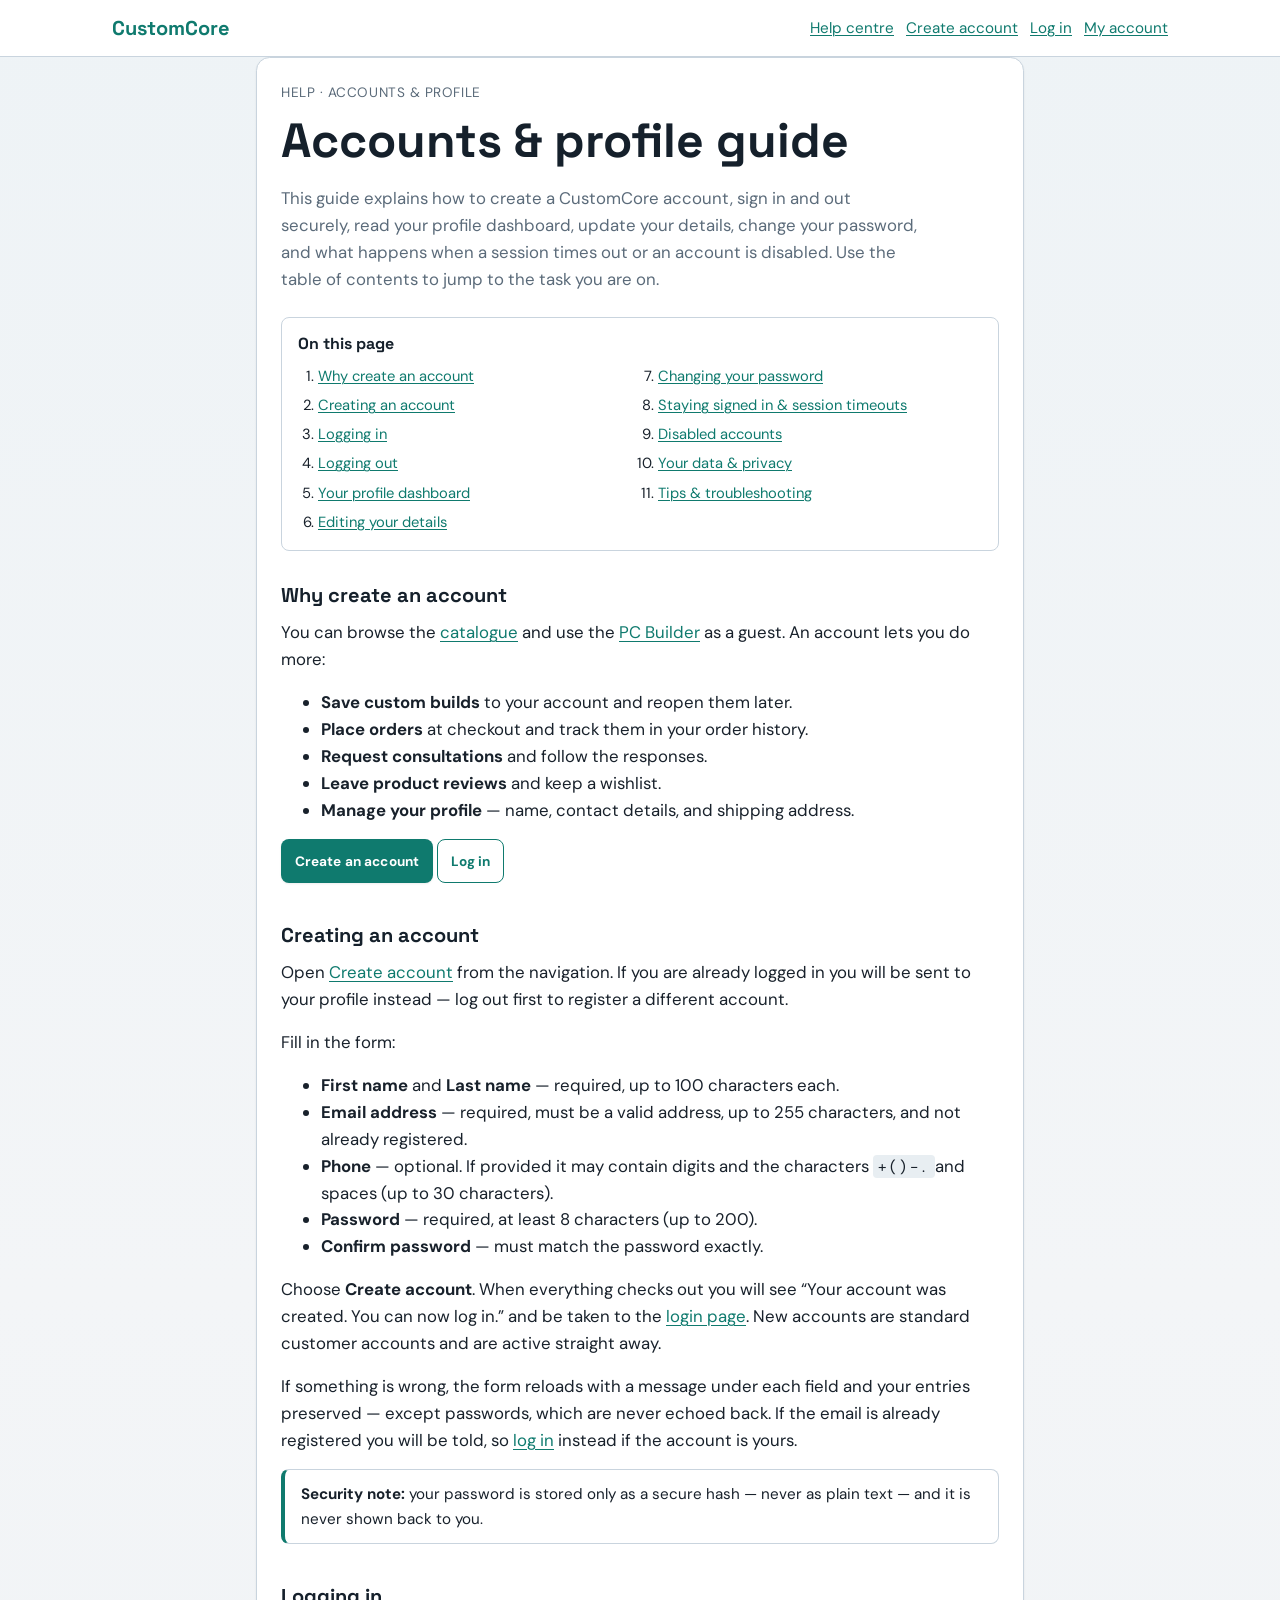
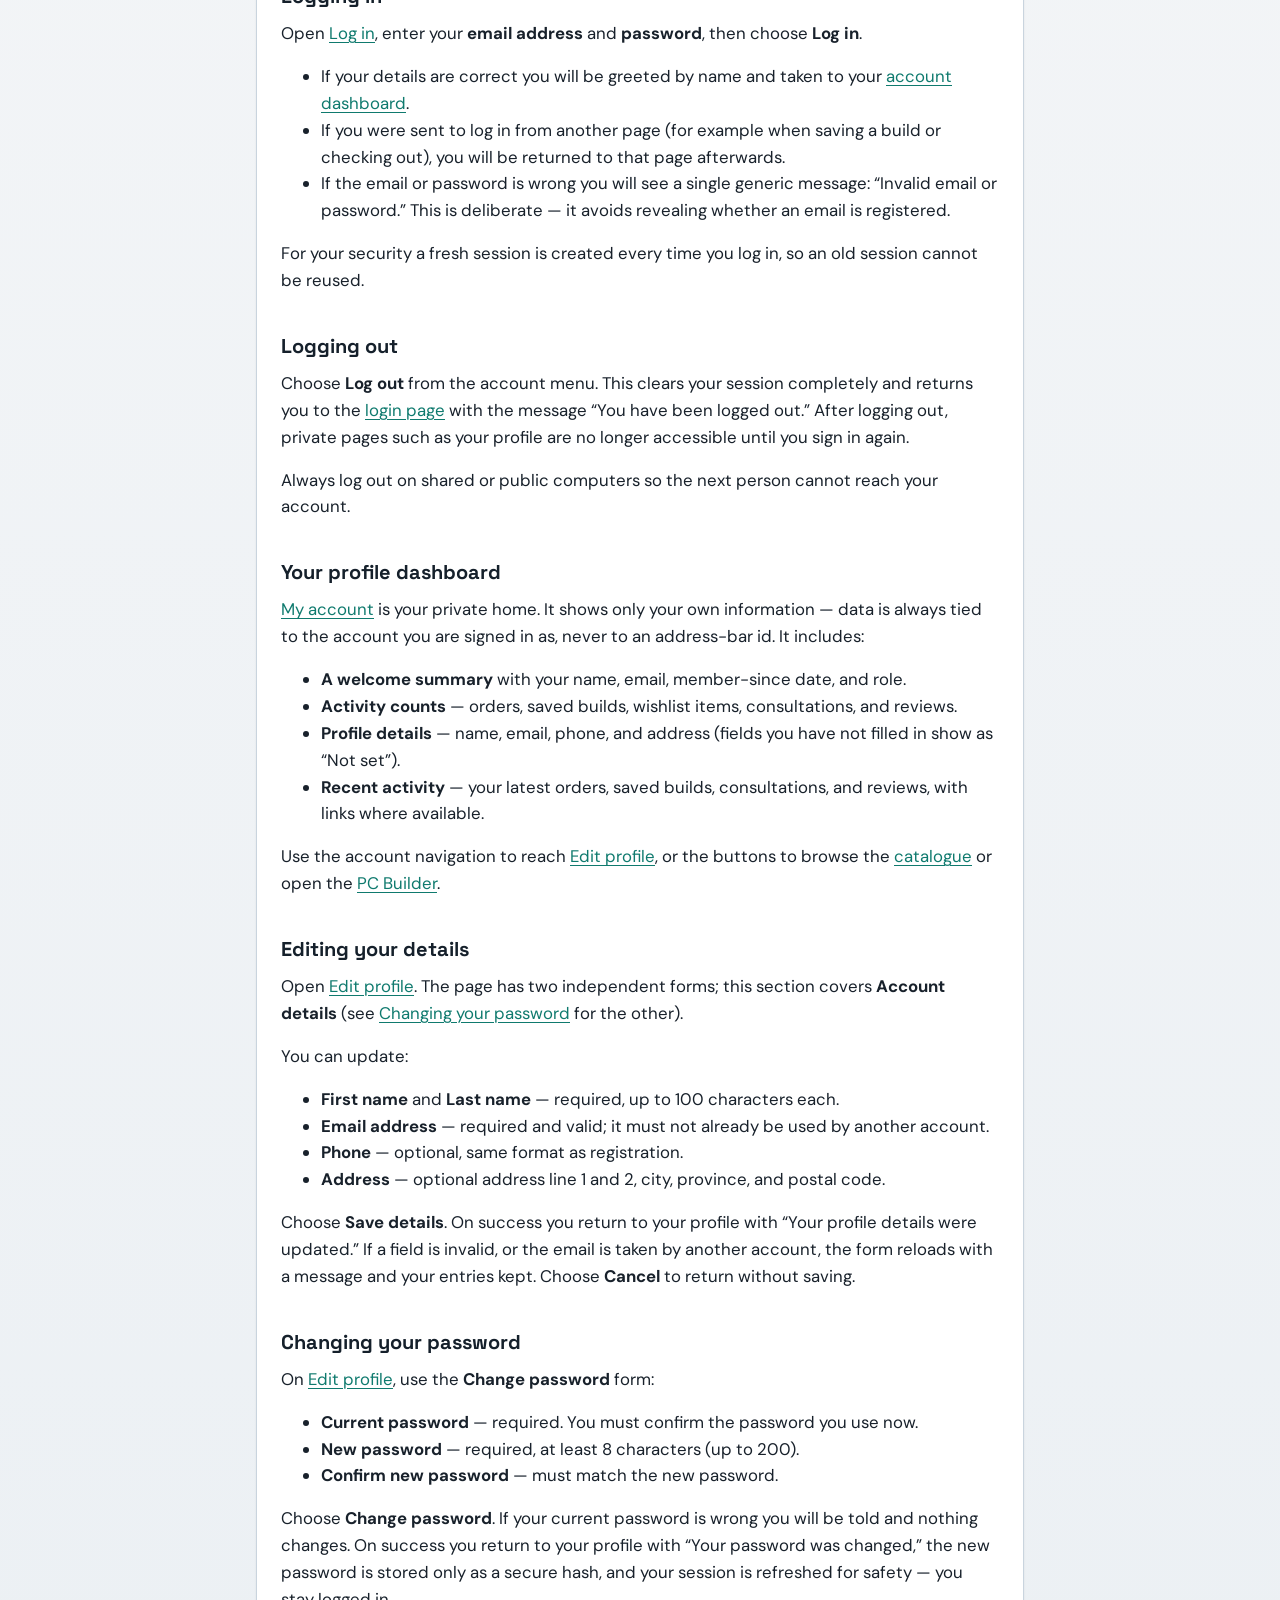
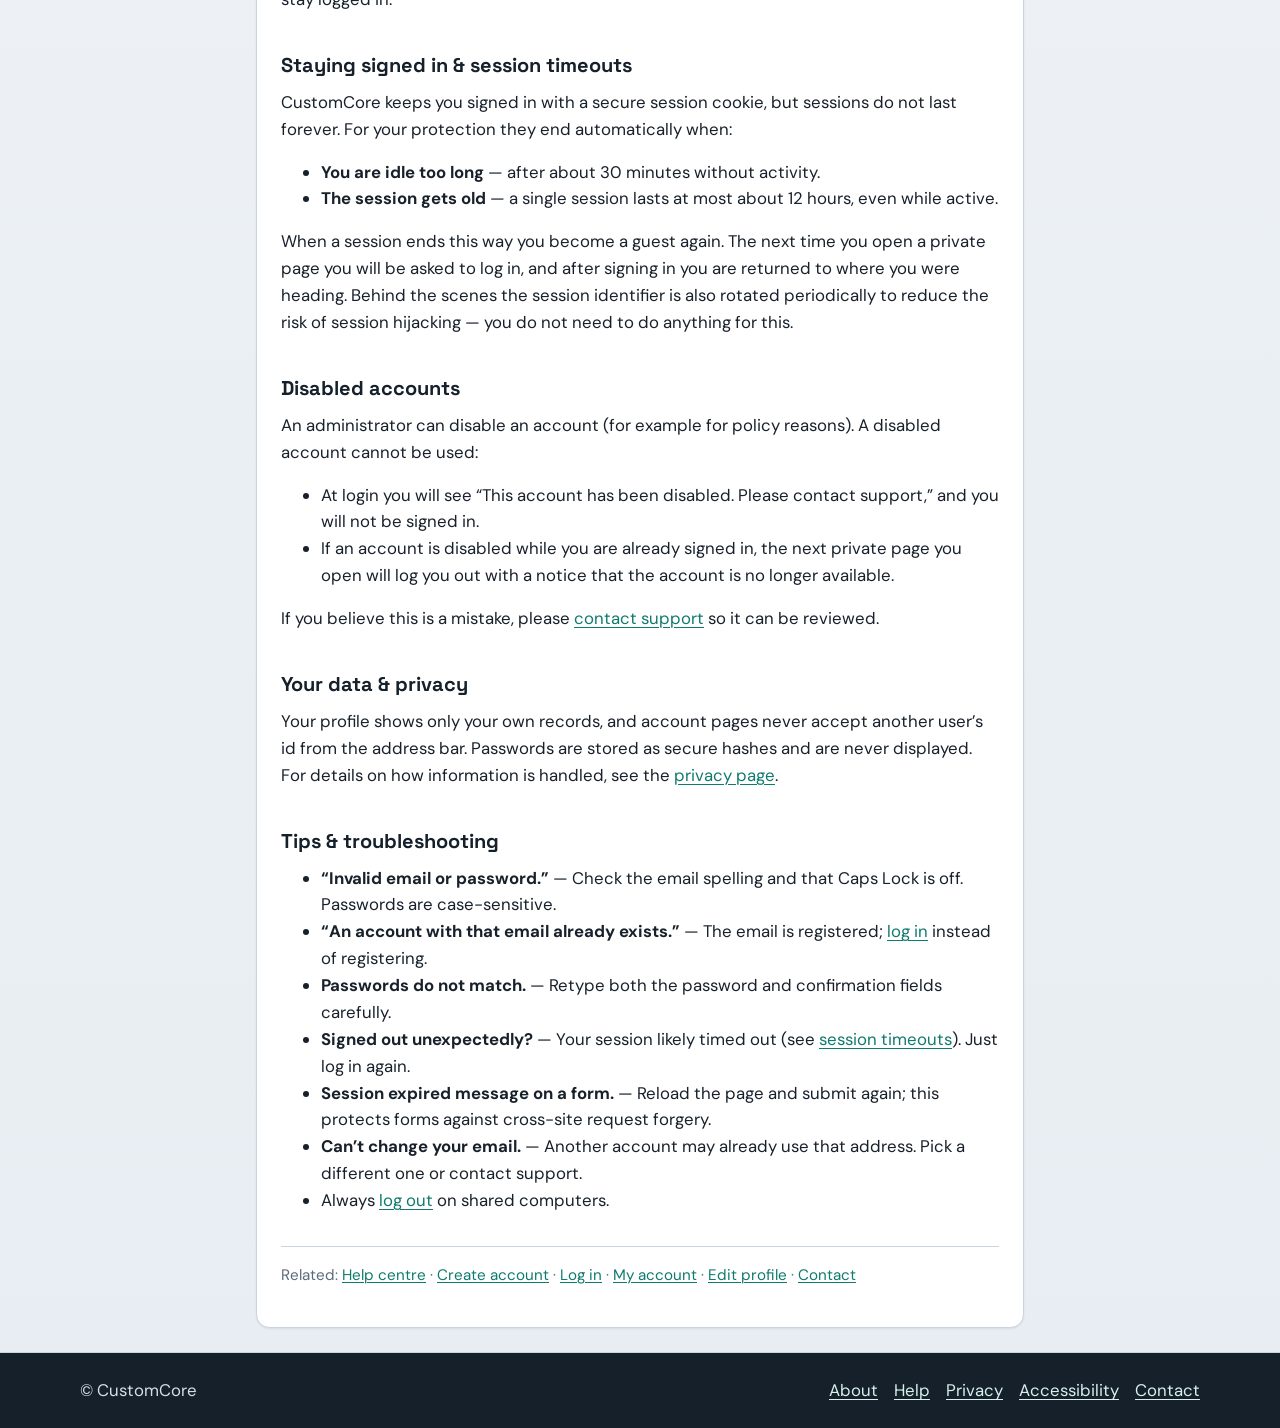
==== help/accounts.html @ 3a2a2463 "Added Account Help Page" ====
<!DOCTYPE html>
<html lang="en">
<head>
    <meta charset="utf-8">
    <meta name="viewport" content="width=device-width, initial-scale=1">
    <title>Accounts &amp; profile guide — CustomCore Help</title>
    <meta name="description" content="Step-by-step help for CustomCore accounts: registering, logging in and out, your profile dashboard, editing details, changing your password, session timeouts, and disabled accounts.">
    <link rel="stylesheet" href="../assets/css/main.css">
</head>
<body class="help-body">
    <a class="skip-link" href="#help-main">Skip to main content</a>

    <header class="help-site-header" role="banner">
        <div class="help-site-header__inner">
            <a class="help-site-header__brand" href="../index.php">CustomCore</a>
            <nav class="help-site-header__nav" aria-label="Help">
                <a href="index.html">Help centre</a>
                <a href="../register.php">Create account</a>
                <a href="../login.php">Log in</a>
                <a href="../profile.php">My account</a>
            </nav>
        </div>
    </header>

    <main id="help-main" class="content-section help-page">
        <header class="help-page__header">
            <p class="help-page__eyebrow">Help · Accounts &amp; profile</p>
            <h1>Accounts &amp; profile guide</h1>
            <p class="help-page__intro">
                This guide explains how to create a CustomCore account, sign in and out securely,
                read your profile dashboard, update your details, change your password, and what
                happens when a session times out or an account is disabled. Use the table of
                contents to jump to the task you are on.
            </p>
        </header>

        <nav class="help-toc" aria-label="On this page">
            <h2 class="help-toc__title">On this page</h2>
            <ol class="help-toc__list">
                <li><a href="#overview">Why create an account</a></li>
                <li><a href="#register">Creating an account</a></li>
                <li><a href="#login">Logging in</a></li>
                <li><a href="#logout">Logging out</a></li>
                <li><a href="#profile">Your profile dashboard</a></li>
                <li><a href="#edit-details">Editing your details</a></li>
                <li><a href="#password">Changing your password</a></li>
                <li><a href="#sessions">Staying signed in &amp; session timeouts</a></li>
                <li><a href="#disabled">Disabled accounts</a></li>
                <li><a href="#privacy">Your data &amp; privacy</a></li>
                <li><a href="#tips">Tips &amp; troubleshooting</a></li>
            </ol>
        </nav>

        <article class="help-article">
            <section id="overview" class="help-section">
                <h2>Why create an account</h2>
                <p>
                    You can browse the <a href="../catalogue.php">catalogue</a> and use the
                    <a href="../builder.php">PC Builder</a> as a guest. An account lets you do more:
                </p>
                <ul>
                    <li><strong>Save custom builds</strong> to your account and reopen them later.</li>
                    <li><strong>Place orders</strong> at checkout and track them in your order history.</li>
                    <li><strong>Request consultations</strong> and follow the responses.</li>
                    <li><strong>Leave product reviews</strong> and keep a wishlist.</li>
                    <li><strong>Manage your profile</strong> — name, contact details, and shipping address.</li>
                </ul>
                <p>
                    <a class="button button--sm" href="../register.php">Create an account</a>
                    <a class="button button--sm button--secondary" href="../login.php">Log in</a>
                </p>
            </section>

            <section id="register" class="help-section">
                <h2>Creating an account</h2>
                <p>
                    Open <a href="../register.php">Create account</a> from the navigation. If you are
                    already logged in you will be sent to your profile instead — log out first to
                    register a different account.
                </p>
                <p>Fill in the form:</p>
                <ul>
                    <li><strong>First name</strong> and <strong>Last name</strong> — required, up to 100 characters each.</li>
                    <li><strong>Email address</strong> — required, must be a valid address, up to 255 characters, and not already registered.</li>
                    <li><strong>Phone</strong> — optional. If provided it may contain digits and the characters <code>+ ( ) - . </code> and spaces (up to 30 characters).</li>
                    <li><strong>Password</strong> — required, at least 8 characters (up to 200).</li>
                    <li><strong>Confirm password</strong> — must match the password exactly.</li>
                </ul>
                <p>
                    Choose <strong>Create account</strong>. When everything checks out you will see
                    “Your account was created. You can now log in.” and be taken to the
                    <a href="../login.php">login page</a>. New accounts are standard customer accounts
                    and are active straight away.
                </p>
                <p>
                    If something is wrong, the form reloads with a message under each field and your
                    entries preserved — except passwords, which are never echoed back. If the email is
                    already registered you will be told, so <a href="../login.php">log in</a> instead
                    if the account is yours.
                </p>
                <p class="help-note">
                    <strong>Security note:</strong> your password is stored only as a secure hash —
                    never as plain text — and it is never shown back to you.
                </p>
            </section>

            <section id="login" class="help-section">
                <h2>Logging in</h2>
                <p>
                    Open <a href="../login.php">Log in</a>, enter your <strong>email address</strong>
                    and <strong>password</strong>, then choose <strong>Log in</strong>.
                </p>
                <ul>
                    <li>If your details are correct you will be greeted by name and taken to your <a href="../profile.php">account dashboard</a>.</li>
                    <li>If you were sent to log in from another page (for example when saving a build or checking out), you will be returned to that page afterwards.</li>
                    <li>If the email or password is wrong you will see a single generic message: “Invalid email or password.” This is deliberate — it avoids revealing whether an email is registered.</li>
                </ul>
                <p>
                    For your security a fresh session is created every time you log in, so an old
                    session cannot be reused.
                </p>
            </section>

            <section id="logout" class="help-section">
                <h2>Logging out</h2>
                <p>
                    Choose <strong>Log out</strong> from the account menu. This clears your session
                    completely and returns you to the <a href="../login.php">login page</a> with the
                    message “You have been logged out.” After logging out, private pages such as your
                    profile are no longer accessible until you sign in again.
                </p>
                <p>
                    Always log out on shared or public computers so the next person cannot reach your
                    account.
                </p>
            </section>

            <section id="profile" class="help-section">
                <h2>Your profile dashboard</h2>
                <p>
                    <a href="../profile.php">My account</a> is your private home. It shows only your
                    own information — data is always tied to the account you are signed in as, never to
                    an address-bar id. It includes:
                </p>
                <ul>
                    <li><strong>A welcome summary</strong> with your name, email, member-since date, and role.</li>
                    <li><strong>Activity counts</strong> — orders, saved builds, wishlist items, consultations, and reviews.</li>
                    <li><strong>Profile details</strong> — name, email, phone, and address (fields you have not filled in show as “Not set”).</li>
                    <li><strong>Recent activity</strong> — your latest orders, saved builds, consultations, and reviews, with links where available.</li>
                </ul>
                <p>
                    Use the account navigation to reach <a href="../edit-profile.php">Edit profile</a>,
                    or the buttons to browse the <a href="../catalogue.php">catalogue</a> or open the
                    <a href="../builder.php">PC Builder</a>.
                </p>
            </section>

            <section id="edit-details" class="help-section">
                <h2>Editing your details</h2>
                <p>
                    Open <a href="../edit-profile.php">Edit profile</a>. The page has two independent
                    forms; this section covers <strong>Account details</strong> (see
                    <a href="#password">Changing your password</a> for the other).
                </p>
                <p>You can update:</p>
                <ul>
                    <li><strong>First name</strong> and <strong>Last name</strong> — required, up to 100 characters each.</li>
                    <li><strong>Email address</strong> — required and valid; it must not already be used by another account.</li>
                    <li><strong>Phone</strong> — optional, same format as registration.</li>
                    <li><strong>Address</strong> — optional address line 1 and 2, city, province, and postal code.</li>
                </ul>
                <p>
                    Choose <strong>Save details</strong>. On success you return to your profile with
                    “Your profile details were updated.” If a field is invalid, or the email is taken
                    by another account, the form reloads with a message and your entries kept. Choose
                    <strong>Cancel</strong> to return without saving.
                </p>
            </section>

            <section id="password" class="help-section">
                <h2>Changing your password</h2>
                <p>
                    On <a href="../edit-profile.php">Edit profile</a>, use the
                    <strong>Change password</strong> form:
                </p>
                <ul>
                    <li><strong>Current password</strong> — required. You must confirm the password you use now.</li>
                    <li><strong>New password</strong> — required, at least 8 characters (up to 200).</li>
                    <li><strong>Confirm new password</strong> — must match the new password.</li>
                </ul>
                <p>
                    Choose <strong>Change password</strong>. If your current password is wrong you will
                    be told and nothing changes. On success you return to your profile with “Your
                    password was changed,” the new password is stored only as a secure hash, and your
                    session is refreshed for safety — you stay logged in.
                </p>
            </section>

            <section id="sessions" class="help-section">
                <h2>Staying signed in &amp; session timeouts</h2>
                <p>
                    CustomCore keeps you signed in with a secure session cookie, but sessions do not
                    last forever. For your protection they end automatically when:
                </p>
                <ul>
                    <li><strong>You are idle too long</strong> — after about 30 minutes without activity.</li>
                    <li><strong>The session gets old</strong> — a single session lasts at most about 12 hours, even while active.</li>
                </ul>
                <p>
                    When a session ends this way you become a guest again. The next time you open a
                    private page you will be asked to log in, and after signing in you are returned to
                    where you were heading. Behind the scenes the session identifier is also rotated
                    periodically to reduce the risk of session hijacking — you do not need to do
                    anything for this.
                </p>
            </section>

            <section id="disabled" class="help-section">
                <h2>Disabled accounts</h2>
                <p>
                    An administrator can disable an account (for example for policy reasons). A disabled
                    account cannot be used:
                </p>
                <ul>
                    <li>At login you will see “This account has been disabled. Please contact support,” and you will not be signed in.</li>
                    <li>If an account is disabled while you are already signed in, the next private page you open will log you out with a notice that the account is no longer available.</li>
                </ul>
                <p>
                    If you believe this is a mistake, please <a href="../contact.php">contact support</a>
                    so it can be reviewed.
                </p>
            </section>

            <section id="privacy" class="help-section">
                <h2>Your data &amp; privacy</h2>
                <p>
                    Your profile shows only your own records, and account pages never accept another
                    user’s id from the address bar. Passwords are stored as secure hashes and are never
                    displayed. For details on how information is handled, see the
                    <a href="../privacy.php">privacy page</a>.
                </p>
            </section>

            <section id="tips" class="help-section">
                <h2>Tips &amp; troubleshooting</h2>
                <ul>
                    <li><strong>“Invalid email or password.”</strong> — Check the email spelling and that Caps Lock is off. Passwords are case-sensitive.</li>
                    <li><strong>“An account with that email already exists.”</strong> — The email is registered; <a href="../login.php">log in</a> instead of registering.</li>
                    <li><strong>Passwords do not match.</strong> — Retype both the password and confirmation fields carefully.</li>
                    <li><strong>Signed out unexpectedly?</strong> — Your session likely timed out (see <a href="#sessions">session timeouts</a>). Just log in again.</li>
                    <li><strong>Session expired message on a form.</strong> — Reload the page and submit again; this protects forms against cross-site request forgery.</li>
                    <li><strong>Can’t change your email.</strong> — Another account may already use that address. Pick a different one or contact support.</li>
                    <li>Always <a href="#logout">log out</a> on shared computers.</li>
                </ul>
            </section>
        </article>

        <footer class="help-page__footer">
            <p>
                Related:
                <a href="index.html">Help centre</a> ·
                <a href="../register.php">Create account</a> ·
                <a href="../login.php">Log in</a> ·
                <a href="../profile.php">My account</a> ·
                <a href="../edit-profile.php">Edit profile</a> ·
                <a href="../contact.php">Contact</a>
            </p>
        </footer>
    </main>

    <footer class="site-footer" role="contentinfo">
        <div class="site-footer__inner">
            <p class="site-footer__brand">&copy; CustomCore</p>
            <ul class="site-footer__links">
                <li><a href="../about.php">About</a></li>
                <li><a href="index.html">Help</a></li>
                <li><a href="../privacy.php">Privacy</a></li>
                <li><a href="../accessibility.php">Accessibility</a></li>
                <li><a href="../contact.php">Contact</a></li>
            </ul>
        </div>
    </footer>
</body>
</html>
---- assets/css/main.css ----
/*
 * CustomCore — Base responsive stylesheet
 * ----------------------------------------------------------------------------
 * File responsibility:
 *   Sitewide foundation styles for layout, navigation, forms, cards, and
 *   desktop/mobile breakpoints. Theme files in assets/themes/ (Stage 10) will
 *   override CSS custom properties for distinct visual systems.
 *
 * Sections:
 *   1. Fonts
 *   2. Variables
 *   3. Base / reset
 *   4. Skip link & focus
 *   5. Layout shell
 *   6. Header & navigation
 *   7. Typography & content
 *   8. Buttons
 *   9. Forms
 *   10. Cards & grids
 *   11. Tables
 *   12. Flash placeholders
 *   13. Footer
 *   14. Responsive rules
 * ----------------------------------------------------------------------------
 */

/* ==========================================================================
   1. Fonts
   Distinctive pair (not Inter/Roboto/Arial). Falls back if the CDN is blocked.
   ========================================================================== */

@import url("https://fonts.googleapis.com/css2?family=DM+Sans:ital,opsz,wght@0,9..40,400;0,9..40,600;0,9..40,700;1,9..40,400&family=Space+Grotesk:wght@500;700&display=swap");

/* ==========================================================================
   2. Variables
   Base “studio steel” foundation — themes swap these values later.
   ========================================================================== */

:root {
  --cc-font-display: "Space Grotesk", "Trebuchet MS", sans-serif;
  --cc-font-body: "DM Sans", "Gill Sans", "Trebuchet MS", sans-serif;
  --cc-font-mono: "DM Sans", ui-monospace, monospace;

  --cc-color-bg: #f3f5f7;
  --cc-color-bg-elevated: #ffffff;
  --cc-color-bg-muted: #e8eef2;
  --cc-color-surface-dark: #15202b;
  --cc-color-text: #18212b;
  --cc-color-text-muted: #5b6b7a;
  --cc-color-border: #c9d4de;
  --cc-color-accent: #0f7a6e;
  --cc-color-accent-hover: #0b5f56;
  --cc-color-accent-soft: #d7f1ed;
  --cc-color-danger: #a33b2d;
  --cc-color-warning: #9a6b12;
  --cc-color-success: #1f6b3a;
  --cc-color-focus: #1d6fd0;

  --cc-radius-sm: 0.25rem;
  --cc-radius-md: 0.5rem;
  --cc-radius-lg: 0.85rem;

  --cc-shadow-sm: 0 1px 2px rgba(21, 32, 43, 0.08);
  --cc-shadow-md: 0 10px 30px rgba(21, 32, 43, 0.08);

  --cc-space-1: 0.25rem;
  --cc-space-2: 0.5rem;
  --cc-space-3: 0.75rem;
  --cc-space-4: 1rem;
  --cc-space-5: 1.5rem;
  --cc-space-6: 2rem;
  --cc-space-7: 3rem;

  --cc-width-max: 70rem;
  --cc-header-height: 4.25rem;
  --cc-nav-breakpoint: 900px;

  --cc-transition-fast: 150ms ease;
  --cc-transition: 220ms ease;
}

/* ==========================================================================
   3. Base / reset
   ========================================================================== */

*,
*::before,
*::after {
  box-sizing: border-box;
}

html {
  scroll-behavior: smooth;
}

body {
  margin: 0;
  min-height: 100vh;
  font-family: var(--cc-font-body);
  font-size: 1.05rem;
  line-height: 1.6;
  color: var(--cc-color-text);
  background:
    linear-gradient(180deg, #eef3f6 0%, var(--cc-color-bg) 28%, #e7edf2 100%);
}

img,
video {
  max-width: 100%;
  height: auto;
  display: block;
}

a {
  color: var(--cc-color-accent);
  text-decoration-thickness: 0.08em;
  text-underline-offset: 0.15em;
  transition: color var(--cc-transition-fast);
}

a:hover,
a:focus-visible {
  color: var(--cc-color-accent-hover);
}

code {
  font-family: var(--cc-font-mono);
  font-size: 0.92em;
  background: var(--cc-color-bg-muted);
  padding: 0.1em 0.35em;
  border-radius: var(--cc-radius-sm);
}

/* ==========================================================================
   4. Skip link & focus
   ========================================================================== */

.skip-link {
  position: absolute;
  left: var(--cc-space-4);
  top: -100px;
  z-index: 1000;
  padding: var(--cc-space-2) var(--cc-space-4);
  background: var(--cc-color-surface-dark);
  color: #fff;
  border-radius: var(--cc-radius-sm);
  text-decoration: none;
}

.skip-link:focus {
  top: var(--cc-space-4);
}

:focus-visible {
  outline: 3px solid var(--cc-color-focus);
  outline-offset: 2px;
}

.site-main:focus {
  outline: none;
}

/* ==========================================================================
   5. Layout shell
   ========================================================================== */

.site-header__inner,
.site-main,
.site-footer__inner {
  width: min(100% - 2rem, var(--cc-width-max));
  margin-inline: auto;
}

.site-main {
  padding-block: var(--cc-space-6);
  min-height: 55vh;
}

/* ==========================================================================
   6. Header & navigation
   ========================================================================== */

.site-header {
  position: sticky;
  top: 0;
  z-index: 100;
  background: rgba(255, 255, 255, 0.92);
  border-bottom: 1px solid var(--cc-color-border);
  backdrop-filter: blur(10px);
}

.site-header__inner {
  display: flex;
  flex-wrap: wrap;
  align-items: center;
  justify-content: space-between;
  gap: var(--cc-space-4);
  min-height: var(--cc-header-height);
  padding-block: var(--cc-space-3);
}

.site-logo {
  font-family: var(--cc-font-display);
  font-size: 1.35rem;
  font-weight: 700;
  letter-spacing: 0.02em;
  color: var(--cc-color-surface-dark);
  text-decoration: none;
}

.site-logo:hover,
.site-logo:focus-visible {
  color: var(--cc-color-accent);
}

.nav-toggle {
  display: none;
  align-items: center;
  justify-content: center;
  min-height: 2.5rem;
  padding: 0.45rem 0.9rem;
  border: 1px solid var(--cc-color-border);
  border-radius: var(--cc-radius-sm);
  background: var(--cc-color-bg-elevated);
  color: var(--cc-color-text);
  font: inherit;
  font-weight: 600;
  cursor: pointer;
  transition:
    background var(--cc-transition-fast),
    border-color var(--cc-transition-fast),
    transform var(--cc-transition-fast);
}

.nav-toggle:hover {
  background: var(--cc-color-bg-muted);
}

.nav-toggle:active {
  transform: translateY(1px);
}

.site-nav {
  display: flex;
  flex-wrap: wrap;
  align-items: center;
  gap: var(--cc-space-4);
}

.site-nav__list,
.site-nav__account,
.site-footer__links {
  list-style: none;
  margin: 0;
  padding: 0;
  display: flex;
  flex-wrap: wrap;
  gap: var(--cc-space-2) var(--cc-space-4);
}

.site-nav__link {
  display: inline-block;
  padding: 0.35rem 0.15rem;
  color: var(--cc-color-text);
  text-decoration: none;
  font-weight: 600;
  border-bottom: 2px solid transparent;
  transition:
    color var(--cc-transition-fast),
    border-color var(--cc-transition-fast);
}

.site-nav__link:hover,
.site-nav__link:focus-visible {
  color: var(--cc-color-accent);
}

.site-nav__link.is-active,
.site-nav__link[aria-current="page"] {
  color: var(--cc-color-accent);
  border-bottom-color: var(--cc-color-accent);
}

.site-nav__account {
  padding-left: var(--cc-space-3);
  border-left: 1px solid var(--cc-color-border);
}

.site-nav__greeting {
  color: var(--cc-color-text-muted);
  cursor: default;
}

.site-nav__greeting:hover,
.site-nav__greeting:focus-visible {
  color: var(--cc-color-text-muted);
}

.site-nav__link--admin {
  color: var(--cc-color-accent);
}

.site-nav__badge {
  display: inline-flex;
  align-items: center;
  justify-content: center;
  min-width: 1.25rem;
  height: 1.25rem;
  margin-left: 0.35rem;
  padding: 0 0.3rem;
  font-size: 0.7rem;
  font-weight: 700;
  line-height: 1;
  border-radius: 999px;
  background: var(--cc-color-accent);
  color: #fff;
  vertical-align: middle;
}

/* ==========================================================================
   7. Typography & content
   ========================================================================== */

h1,
h2,
h3,
h4 {
  font-family: var(--cc-font-display);
  line-height: 1.2;
  color: var(--cc-color-surface-dark);
  margin-top: 0;
}

h1 {
  font-size: clamp(2rem, 4vw, 3rem);
  margin-bottom: var(--cc-space-4);
}

h2 {
  font-size: clamp(1.4rem, 2.5vw, 1.85rem);
  margin-bottom: var(--cc-space-3);
}

h3 {
  font-size: 1.2rem;
}

p,
ul,
ol {
  margin-top: 0;
  margin-bottom: var(--cc-space-4);
}

.content-section,
.hero {
  background: var(--cc-color-bg-elevated);
  border: 1px solid var(--cc-color-border);
  border-radius: var(--cc-radius-lg);
  box-shadow: var(--cc-shadow-sm);
  padding: var(--cc-space-5);
  margin-bottom: var(--cc-space-5);
}

.hero {
  background:
    linear-gradient(135deg, rgba(15, 122, 110, 0.1), transparent 45%),
    linear-gradient(180deg, #ffffff, #f5f8fa);
}

.hero__support {
  max-width: 40rem;
  font-size: 1.125rem;
  color: var(--cc-color-text-muted);
}

.hero__actions {
  display: flex;
  flex-wrap: wrap;
  gap: var(--cc-space-3);
  margin-bottom: 0;
}

.context-help {
  margin-top: calc(var(--cc-space-4) * -0.5);
  margin-bottom: var(--cc-space-5);
  font-size: 0.95rem;
}

.builder-step-help {
  margin: calc(var(--cc-space-3) * -1) 0 var(--cc-space-4);
  font-size: 0.9rem;
  color: var(--cc-color-text-muted);
}

/* Static Help wiki pages (Commit 5.9+) */

.help-body {
  margin: 0;
}

.help-site-header {
  border-bottom: 1px solid var(--cc-color-border);
  background: var(--cc-color-bg-elevated);
}

.help-site-header__inner {
  max-width: 68rem;
  margin: 0 auto;
  padding: var(--cc-space-3) var(--cc-space-4);
  display: flex;
  flex-wrap: wrap;
  align-items: center;
  justify-content: space-between;
  gap: var(--cc-space-3);
}

.help-site-header__brand {
  font-family: var(--cc-font-display);
  font-weight: 700;
  font-size: 1.25rem;
  color: var(--cc-color-accent);
  text-decoration: none;
}

.help-site-header__nav {
  display: flex;
  flex-wrap: wrap;
  gap: var(--cc-space-3);
  font-size: 0.95rem;
}

.help-site-header__nav a[aria-current="page"] {
  font-weight: 700;
  color: var(--cc-color-accent);
}

.help-page {
  max-width: 48rem;
  margin-inline: auto;
}

.help-page__eyebrow {
  margin: 0 0 var(--cc-space-2);
  font-size: 0.85rem;
  text-transform: uppercase;
  letter-spacing: 0.04em;
  color: var(--cc-color-text-muted);
}

.help-page__intro {
  color: var(--cc-color-text-muted);
  max-width: 40rem;
}

.help-toc {
  margin: var(--cc-space-5) 0;
  padding: var(--cc-space-4);
  border: 1px solid var(--cc-color-border);
  border-radius: var(--cc-radius-md);
  background: var(--cc-color-bg-elevated);
}

.help-toc__title {
  margin: 0 0 var(--cc-space-3);
  font-size: 1rem;
}

.help-toc__list {
  margin: 0;
  padding-left: 1.25rem;
  columns: 1;
  gap: var(--cc-space-4);
}

@media (min-width: 40rem) {
  .help-toc__list {
    columns: 2;
  }
}

.help-toc__list li {
  break-inside: avoid;
  margin-bottom: 0.35rem;
  font-size: 0.92rem;
}

.help-section {
  margin-bottom: var(--cc-space-6);
  padding-top: var(--cc-space-2);
  scroll-margin-top: 1rem;
}

.help-section h2 {
  margin-top: 0;
  font-size: 1.25rem;
}

.help-note {
  margin: var(--cc-space-3) 0 0;
  padding: var(--cc-space-3) var(--cc-space-4);
  border: 1px solid var(--cc-color-border);
  border-left: 4px solid var(--cc-color-accent, var(--cc-color-primary));
  border-radius: var(--cc-radius-md);
  background: var(--cc-color-bg-elevated);
  font-size: 0.95rem;
}

.help-page__footer {
  margin-top: var(--cc-space-6);
  padding-top: var(--cc-space-4);
  border-top: 1px solid var(--cc-color-border);
  font-size: 0.95rem;
  color: var(--cc-color-text-muted);
}

.help-hub-list {
  list-style: none;
  margin: var(--cc-space-5) 0;
  padding: 0;
  display: grid;
  gap: var(--cc-space-4);
}

@media (min-width: 48rem) {
  .help-hub-list {
    grid-template-columns: repeat(2, minmax(0, 1fr));
  }
}

.help-hub-card {
  border: 1px solid var(--cc-color-border);
  border-radius: var(--cc-radius-lg);
  background: var(--cc-color-bg-elevated);
  padding: var(--cc-space-4);
  scroll-margin-top: 1rem;
}

.help-hub-card[hidden] {
  display: none;
}

.help-hub-card__title {
  margin: 0 0 var(--cc-space-2);
  font-size: 1.15rem;
}

.help-hub-card__desc {
  margin: 0 0 var(--cc-space-3);
  color: var(--cc-color-text-muted);
}

.help-hub-card__links {
  margin: 0 0 var(--cc-space-2);
  font-size: 0.9rem;
}

.help-hub-card__related {
  margin: 0;
  font-size: 0.85rem;
  color: var(--cc-color-text-muted);
}

.help-hub-search {
  margin: 0 0 var(--cc-space-5);
  padding: var(--cc-space-4);
  border: 1px solid var(--cc-color-border);
  border-radius: var(--cc-radius-md);
  background: var(--cc-color-bg-elevated);
}

.help-hub-search__label {
  display: block;
  margin-bottom: var(--cc-space-2);
  font-weight: 600;
}

.help-hub-search__input {
  width: 100%;
  max-width: 36rem;
}

.help-hub-search__hint {
  margin: var(--cc-space-2) 0 0;
}

.help-hub-search__empty {
  margin: var(--cc-space-3) 0 0;
  color: var(--cc-color-text-muted);
}

.help-hub-search__empty[hidden] {
  display: none;
}


/* ==========================================================================
   8. Buttons
   ========================================================================== */

.button,
button.button {
  display: inline-flex;
  align-items: center;
  justify-content: center;
  gap: var(--cc-space-2);
  min-height: 2.75rem;
  padding: 0.65rem 1.15rem;
  border: 1px solid transparent;
  border-radius: var(--cc-radius-md);
  background: var(--cc-color-accent);
  color: #fff;
  font: inherit;
  font-weight: 700;
  letter-spacing: 0.01em;
  text-decoration: none;
  cursor: pointer;
  transition:
    background var(--cc-transition),
    transform var(--cc-transition-fast),
    box-shadow var(--cc-transition);
  box-shadow: var(--cc-shadow-sm);
}

.button:hover,
.button:focus-visible {
  background: var(--cc-color-accent-hover);
  color: #fff;
  text-decoration: none;
}

.button:active {
  transform: translateY(1px);
}

.button--secondary {
  background: transparent;
  color: var(--cc-color-accent);
  border-color: var(--cc-color-accent);
  box-shadow: none;
}

.button--primary {
  background: var(--cc-color-accent);
  color: #fff;
}

.button--primary:hover,
.button--primary:focus-visible {
  background: var(--cc-color-accent-hover);
}

.button--secondary:hover,
.button--secondary:focus-visible {
  background: var(--cc-color-accent-soft);
  color: var(--cc-color-accent-hover);
}

.button--danger {
  background: var(--cc-color-danger);
}

.button--ghost {
  background: transparent;
  color: var(--cc-color-text-muted);
  border-color: var(--cc-color-border);
  box-shadow: none;
}

.button--ghost:hover,
.button--ghost:focus-visible {
  color: var(--cc-color-danger);
  border-color: var(--cc-color-danger);
  background: transparent;
}

.button--sm {
  padding: 0.4rem 0.8rem;
  font-size: 0.85rem;
}

/* ==========================================================================
   9. Forms
   Ready for registration, checkout, builder, and contact pages.
   ========================================================================== */

.form-stack {
  display: grid;
  gap: var(--cc-space-4);
}

.form-row {
  display: grid;
  gap: var(--cc-space-2);
}

.form-row--inline {
  grid-template-columns: repeat(auto-fit, minmax(12rem, 1fr));
  gap: var(--cc-space-4);
}

label,
.form-label {
  font-weight: 600;
}

input[type="text"],
input[type="email"],
input[type="password"],
input[type="tel"],
input[type="number"],
input[type="search"],
input[type="url"],
select,
textarea {
  width: 100%;
  min-height: 2.75rem;
  padding: 0.6rem 0.75rem;
  border: 1px solid var(--cc-color-border);
  border-radius: var(--cc-radius-md);
  background: var(--cc-color-bg-elevated);
  color: var(--cc-color-text);
  font: inherit;
  transition:
    border-color var(--cc-transition-fast),
    box-shadow var(--cc-transition-fast);
}

textarea {
  min-height: 8rem;
  resize: vertical;
}

input:focus-visible,
select:focus-visible,
textarea:focus-visible {
  border-color: var(--cc-color-focus);
  box-shadow: 0 0 0 3px rgba(29, 111, 208, 0.2);
  outline: none;
}

.form-help,
.form-error {
  margin: 0;
  font-size: 0.92rem;
}

.form-help {
  color: var(--cc-color-text-muted);
}

.form-error {
  color: var(--cc-color-danger);
}

.form-actions {
  display: flex;
  flex-wrap: wrap;
  gap: var(--cc-space-3);
}

fieldset {
  margin: 0;
  padding: var(--cc-space-4);
  border: 1px solid var(--cc-color-border);
  border-radius: var(--cc-radius-md);
  background: var(--cc-color-bg-elevated);
}

legend {
  padding-inline: var(--cc-space-2);
  font-family: var(--cc-font-display);
  font-weight: 700;
}

.form-optional {
  font-weight: 400;
  color: var(--cc-color-text-muted);
}

input[aria-invalid="true"],
select[aria-invalid="true"],
textarea[aria-invalid="true"] {
  border-color: var(--cc-color-danger);
}

input[aria-invalid="true"]:focus-visible,
select[aria-invalid="true"]:focus-visible,
textarea[aria-invalid="true"]:focus-visible {
  box-shadow: 0 0 0 3px rgba(163, 59, 45, 0.2);
}

/* ---- Auth pages (register / login) -------------------------------------- */

.auth-page {
  display: flex;
  justify-content: center;
}

.auth-card {
  width: 100%;
  max-width: 40rem;
  padding: var(--cc-space-5);
  border: 1px solid var(--cc-color-border);
  border-radius: var(--cc-radius-lg);
  background: var(--cc-color-bg-elevated);
  box-shadow: var(--cc-shadow-md);
}

.auth-card__header {
  margin-bottom: var(--cc-space-4);
}

.auth-card__intro {
  margin: var(--cc-space-2) 0 0;
  color: var(--cc-color-text-muted);
}

.auth-form {
  margin-top: var(--cc-space-4);
}

.auth-card__foot {
  margin: var(--cc-space-4) 0 0;
  font-size: 0.9rem;
  color: var(--cc-color-text-muted);
}

/* ---- Account / profile dashboard (Commit 4.5) --------------------------- */

.layout-split--account {
  gap: var(--cc-space-5);
}

.profile-page__header {
  margin-bottom: var(--cc-space-4);
}

.account-nav {
  padding: var(--cc-space-4);
  border: 1px solid var(--cc-color-border);
  border-radius: var(--cc-radius-lg);
  background: var(--cc-color-bg-elevated);
}

.account-nav__label {
  margin: 0 0 var(--cc-space-3);
  font-family: var(--cc-font-display);
  font-weight: 700;
  font-size: 1.05rem;
}

.account-nav__list {
  list-style: none;
  margin: 0;
  padding: 0;
  display: grid;
  gap: var(--cc-space-1);
}

.account-nav__link {
  display: block;
  padding: 0.55rem 0.7rem;
  border-radius: var(--cc-radius-md);
  color: var(--cc-color-text);
  text-decoration: none;
  font-weight: 600;
}

.account-nav__link:hover,
.account-nav__link:focus-visible {
  background: var(--cc-color-accent-soft);
  color: var(--cc-color-accent-hover);
  text-decoration: none;
}

.account-nav__link.is-active,
.account-nav__link[aria-current="page"] {
  background: var(--cc-color-accent-soft);
  color: var(--cc-color-accent);
}

.profile-welcome {
  margin-bottom: var(--cc-space-5);
}

.profile-welcome__hello {
  margin: 0 0 var(--cc-space-2);
  font-family: var(--cc-font-display);
  font-size: clamp(1.4rem, 2vw, 1.85rem);
}

.profile-welcome__meta {
  margin: 0;
  color: var(--cc-color-text-muted);
}

.profile-stats {
  display: grid;
  grid-template-columns: repeat(auto-fit, minmax(8.5rem, 1fr));
  gap: var(--cc-space-3);
  margin-bottom: var(--cc-space-5);
}

.profile-stat {
  padding: var(--cc-space-4);
  border: 1px solid var(--cc-color-border);
  border-radius: var(--cc-radius-lg);
  background: var(--cc-color-bg-elevated);
  text-align: center;
}

.profile-stat__value {
  margin: 0;
  font-family: var(--cc-font-display);
  font-size: 1.75rem;
  font-weight: 700;
  color: var(--cc-color-accent);
}

.profile-stat__label {
  margin: var(--cc-space-1) 0 0;
  font-size: 0.9rem;
  color: var(--cc-color-text-muted);
}

.profile-details,
.profile-activity {
  margin-bottom: var(--cc-space-5);
}

.profile-details__list {
  display: grid;
  gap: var(--cc-space-3);
  margin: var(--cc-space-3) 0 0;
  padding: var(--cc-space-4);
  border: 1px solid var(--cc-color-border);
  border-radius: var(--cc-radius-lg);
  background: var(--cc-color-bg-elevated);
}

.profile-details__list > div {
  display: grid;
  gap: 0.15rem;
}

.profile-details__list dt {
  font-size: 0.85rem;
  font-weight: 600;
  color: var(--cc-color-text-muted);
}

.profile-details__list dd {
  margin: 0;
}

.profile-activity__list {
  list-style: none;
  margin: var(--cc-space-3) 0 0;
  padding: 0;
  display: grid;
  gap: var(--cc-space-3);
}

.profile-activity__item {
  padding: var(--cc-space-3) var(--cc-space-4);
  border: 1px solid var(--cc-color-border);
  border-radius: var(--cc-radius-md);
  background: var(--cc-color-bg-elevated);
}

.profile-activity__label {
  margin: 0 0 var(--cc-space-1);
  font-weight: 600;
}

.profile-activity__detail {
  margin: 0;
  font-size: 0.92rem;
  color: var(--cc-color-text-muted);
}

.profile-page__actions {
  margin-top: var(--cc-space-2);
}

.edit-section {
  margin-bottom: var(--cc-space-5);
  padding-bottom: var(--cc-space-5);
  border-bottom: 1px solid var(--cc-color-border);
}

.edit-section:last-child {
  border-bottom: none;
  margin-bottom: 0;
  padding-bottom: 0;
}

.edit-section > h2 {
  margin-top: 0;
}

/* ---- Admin area (Commit 4.7 landing; expanded in Stage 9) ---------------- */

.admin-page__header {
  margin-bottom: var(--cc-space-4);
}

.admin-page__intro {
  color: var(--cc-color-text-muted);
}

.admin-page__section {
  margin: var(--cc-space-5) 0;
  padding: var(--cc-space-4);
  border: 1px solid var(--cc-color-border);
  border-radius: var(--cc-radius-lg);
  background: var(--cc-color-bg-elevated);
}

.admin-page__note {
  margin-bottom: 0;
  color: var(--cc-color-text-muted);
  font-size: 0.95rem;
}

/* ---- PC Builder (Stage 5) ------------------------------------------------ */

.builder-page__header {
  margin-bottom: var(--cc-space-4);
  padding: var(--cc-space-5);
  border-radius: var(--cc-radius-lg);
  color: #eef7f5;
  background:
    linear-gradient(120deg, rgba(15, 42, 48, 0.85), rgba(15, 122, 110, 0.62)),
    url("../images/hero/builder-hero.jpg") center / cover no-repeat;
}

.builder-page__header h1 {
  color: #ffffff;
}

.builder-page__header .context-help,
.builder-page__header .context-help a {
  color: #d7f2ec;
}

.builder-page__header .context-help a:hover,
.builder-page__header .context-help a:focus-visible {
  color: #ffffff;
}

.builder-steps {
  margin-bottom: var(--cc-space-4);
  overflow-x: auto;
}

.builder-steps__list {
  display: flex;
  gap: var(--cc-space-2);
  list-style: none;
  padding: 0;
  margin: 0;
  min-width: max-content;
}

.builder-steps__item {
  flex: none;
}

.builder-steps__link {
  display: flex;
  align-items: center;
  gap: 0.4rem;
  padding: 0.4rem 0.75rem;
  border-radius: var(--cc-radius-md);
  background: var(--cc-color-bg);
  border: 1px solid var(--cc-color-border);
  color: var(--cc-color-text-muted);
  text-decoration: none;
  font-size: 0.85rem;
  transition: background 0.15s, border-color 0.15s;
}

.builder-steps__link:hover {
  background: var(--cc-color-bg-elevated);
  border-color: var(--cc-color-primary);
}

.builder-steps__item--current .builder-steps__link {
  background: var(--cc-color-primary);
  color: #fff;
  border-color: var(--cc-color-primary);
  font-weight: 600;
}

.builder-steps__item--done .builder-steps__link {
  background: var(--cc-color-success-bg, #d4edda);
  border-color: var(--cc-color-success, #28a745);
  color: var(--cc-color-success, #28a745);
}

.builder-steps__num {
  display: inline-flex;
  align-items: center;
  justify-content: center;
  width: 1.4rem;
  height: 1.4rem;
  border-radius: 50%;
  background: rgba(0, 0, 0, 0.08);
  font-weight: 700;
  font-size: 0.75rem;
}

.builder-steps__item--current .builder-steps__num {
  background: rgba(255, 255, 255, 0.25);
  color: #fff;
}

.builder-steps__item--done .builder-steps__num {
  background: var(--cc-color-success, #28a745);
  color: #fff;
}

.builder-layout {
  display: grid;
  grid-template-columns: 1fr;
  gap: var(--cc-space-4);
}

@media (min-width: 62rem) {
  .builder-layout {
    grid-template-columns: 1fr 20rem;
  }
}

.builder-section-title {
  font-size: 1.15rem;
  margin-top: 0;
  margin-bottom: var(--cc-space-3);
}

.builder-options {
  display: flex;
  flex-direction: column;
  gap: var(--cc-space-2);
  margin-bottom: var(--cc-space-4);
}

.builder-option {
  display: flex;
  align-items: flex-start;
  gap: var(--cc-space-3);
  padding: var(--cc-space-3);
  border: 2px solid var(--cc-color-border);
  border-radius: var(--cc-radius-md);
  cursor: pointer;
  transition: border-color 0.15s, background 0.15s;
}

.builder-option:hover {
  border-color: var(--cc-color-primary);
  background: rgba(15, 122, 110, 0.03);
}

.builder-option--selected {
  border-color: var(--cc-color-primary);
  background: rgba(15, 122, 110, 0.06);
}

.builder-option__radio {
  margin-top: 0.25rem;
  flex-shrink: 0;
  accent-color: var(--cc-color-primary);
}

.builder-option__content {
  display: flex;
  flex-wrap: wrap;
  align-items: baseline;
  gap: 0.25rem 1rem;
  flex: 1;
}

.builder-option__name {
  font-weight: 600;
  flex-basis: 100%;
}

.builder-option__meta {
  display: flex;
  flex-wrap: wrap;
  gap: 0.25rem 0.75rem;
  font-size: 0.85rem;
  color: var(--cc-color-text-muted);
}

.builder-option__brand {
  font-weight: 500;
}

.builder-option__attr {
  background: var(--cc-color-bg);
  padding: 0.1rem 0.4rem;
  border-radius: var(--cc-radius-sm);
  border: 1px solid var(--cc-color-border);
  font-size: 0.8rem;
}

.builder-option__price {
  margin-left: auto;
  font-weight: 700;
  color: var(--cc-color-primary);
  white-space: nowrap;
}

.builder-form__actions {
  display: flex;
  flex-wrap: wrap;
  gap: var(--cc-space-3);
}

/* Summary sidebar */

.builder-layout__summary {
  position: sticky;
  top: var(--cc-space-4);
  align-self: start;
  padding: var(--cc-space-4);
  border: 1px solid var(--cc-color-border);
  border-radius: var(--cc-radius-lg);
  background: var(--cc-color-bg-elevated);
}

.builder-summary {
  margin: 0;
}

.builder-summary__row {
  display: flex;
  justify-content: space-between;
  align-items: baseline;
  gap: var(--cc-space-2);
  padding: 0.4rem 0;
  border-bottom: 1px solid var(--cc-color-border);
}

.builder-summary__row--active {
  background: rgba(15, 122, 110, 0.04);
  border-radius: var(--cc-radius-sm);
  padding-left: 0.4rem;
  padding-right: 0.4rem;
}

.builder-summary__label {
  font-size: 0.85rem;
  font-weight: 600;
  white-space: nowrap;
}

.builder-summary__value {
  display: flex;
  flex-direction: column;
  align-items: flex-end;
  font-size: 0.8rem;
  text-align: right;
  margin: 0;
}

.builder-summary__part {
  max-width: 10rem;
  overflow: hidden;
  text-overflow: ellipsis;
  white-space: nowrap;
}

.builder-summary__price {
  font-weight: 600;
  color: var(--cc-color-primary);
}

.builder-summary__empty {
  color: var(--cc-color-text-muted);
}

.builder-summary__total {
  display: flex;
  justify-content: space-between;
  align-items: baseline;
  margin-top: var(--cc-space-3);
  padding-top: var(--cc-space-3);
  border-top: 2px solid var(--cc-color-primary);
  font-size: 1.05rem;
}

.builder-summary__subtotal {
  display: flex;
  justify-content: space-between;
  align-items: baseline;
  margin-top: var(--cc-space-3);
  padding-top: var(--cc-space-2);
  font-size: 0.95rem;
  color: var(--cc-color-text-muted);
}

.builder-summary__subtotal-value {
  font-weight: 600;
  color: var(--cc-color-text);
}

.builder-summary__total-value {
  font-weight: 700;
  font-size: 1.2rem;
  color: var(--cc-color-primary);
}

.builder-summary__subtotal-value.is-updating,
.builder-summary__total-value.is-updating {
  animation: builder-price-pulse 0.35s ease;
}

@keyframes builder-price-pulse {
  0% {
    opacity: 0.45;
    transform: translateY(2px);
  }
  100% {
    opacity: 1;
    transform: translateY(0);
  }
}

.builder-summary__hint {
  margin: var(--cc-space-3) 0 0;
  font-size: 0.8rem;
  color: var(--cc-color-text-muted);
}

.builder-summary__hint--ok {
  color: var(--cc-color-success, #28a745);
}

.builder-summary__hint--err {
  color: var(--cc-color-warning, #856404);
}

/* Compatibility status (Commit 5.4) */

.builder-compat {
  margin-top: var(--cc-space-3);
  padding-top: var(--cc-space-3);
  border-top: 1px solid var(--cc-color-border);
}

.compat-badge {
  display: inline-block;
  padding: 0.25rem 0.6rem;
  border-radius: var(--cc-radius-md);
  font-size: 0.8rem;
  font-weight: 700;
  text-transform: uppercase;
  letter-spacing: 0.03em;
}

.compat-badge--compatible {
  background: var(--cc-color-success-bg, #d4edda);
  color: var(--cc-color-success, #28a745);
}

.compat-badge--warning {
  background: #fff3cd;
  color: #856404;
}

.compat-badge--incompatible {
  background: #f8d7da;
  color: #721c24;
}

.compat-badge--neutral {
  background: var(--cc-color-bg);
  color: var(--cc-color-text-muted);
  font-weight: 400;
  text-transform: none;
  font-size: 0.78rem;
}

.compat-results {
  list-style: none;
  padding: 0;
  margin: var(--cc-space-2) 0 0;
  font-size: 0.78rem;
}

.compat-results__item {
  padding: 0.3rem 0;
  border-bottom: 1px solid var(--cc-color-border);
}

.compat-results__item:last-child {
  border-bottom: none;
}

.compat-results__item--pass {
  color: var(--cc-color-success, #28a745);
}

.compat-results__item--warning {
  color: #856404;
}

.compat-results__item--fail {
  color: #721c24;
}

/* Build summary / results page (Commit 5.5) */

.results-page__header {
  margin-bottom: var(--cc-space-5);
}

.results-page__intro {
  max-width: 42rem;
  color: var(--cc-color-text-muted);
  margin-top: var(--cc-space-2);
}

.results-layout {
  display: grid;
  grid-template-columns: minmax(0, 1.6fr) minmax(16rem, 0.9fr);
  gap: var(--cc-space-6);
  align-items: start;
}

.results-section-title {
  font-size: 1.15rem;
  margin: 0 0 var(--cc-space-3);
}

.results-table {
  width: 100%;
  border-collapse: collapse;
  background: var(--cc-color-bg-elevated);
  border: 1px solid var(--cc-color-border);
  border-radius: var(--cc-radius-md);
  overflow: hidden;
}

.results-table th,
.results-table td {
  padding: var(--cc-space-3);
  text-align: left;
  border-bottom: 1px solid var(--cc-color-border);
  vertical-align: top;
}

.results-table thead th {
  background: var(--cc-color-bg-muted);
  font-size: 0.85rem;
  text-transform: uppercase;
  letter-spacing: 0.03em;
}

.results-table__name {
  display: block;
  font-weight: 600;
}

.results-table__brand {
  display: block;
  font-size: 0.85rem;
  color: var(--cc-color-text-muted);
}

.results-table__attrs {
  font-size: 0.85rem;
  color: var(--cc-color-text-muted);
}

.results-table__price {
  white-space: nowrap;
  font-variant-numeric: tabular-nums;
  text-align: right;
}

.results-table__empty {
  color: var(--cc-color-text-muted);
  font-style: italic;
}

.results-table__row--empty th,
.results-table__row--empty td {
  background: rgba(0, 0, 0, 0.02);
}

.results-table__edit {
  font-size: 0.85rem;
  white-space: nowrap;
}

.results-table tfoot th,
.results-table tfoot td {
  border-bottom: none;
  background: var(--cc-color-accent-soft);
  font-size: 1.05rem;
}

.results-table__total {
  font-weight: 700;
  color: var(--cc-color-accent-hover);
}

.results-table__note {
  margin-top: var(--cc-space-2);
  font-size: 0.8rem;
  color: var(--cc-color-text-muted);
}

.results-panel {
  background: var(--cc-color-bg-elevated);
  border: 1px solid var(--cc-color-border);
  border-radius: var(--cc-radius-md);
  padding: var(--cc-space-4);
  margin-bottom: var(--cc-space-4);
}

.results-panel__status {
  margin: 0 0 var(--cc-space-3);
}

.results-panel__hint {
  margin: var(--cc-space-3) 0 0;
  font-size: 0.82rem;
  color: var(--cc-color-text-muted);
}

.results-panel__hint--ready {
  color: var(--cc-color-success);
}

.results-compat-list {
  margin-top: 0;
}

.results-estimates {
  margin: 0;
}

.results-estimates__row {
  display: flex;
  justify-content: space-between;
  gap: var(--cc-space-3);
  padding: var(--cc-space-2) 0;
  border-bottom: 1px solid var(--cc-color-border);
  font-size: 0.9rem;
}

.results-estimates__row:last-child {
  border-bottom: none;
}

.results-estimates__row dt {
  color: var(--cc-color-text-muted);
  font-weight: 400;
}

.results-estimates__row dd {
  margin: 0;
  font-weight: 600;
  text-align: right;
}

.results-estimates__score {
  display: inline-flex;
  flex-direction: column;
  align-items: flex-end;
  gap: 0.2rem;
}

.results-estimates__bar {
  display: block;
  width: 6.5rem;
  height: 0.45rem;
  border-radius: 999px;
  background: var(--cc-color-bg-muted);
  position: relative;
  overflow: hidden;
}

.results-estimates__bar::after {
  content: "";
  position: absolute;
  inset: 0 auto 0 0;
  width: calc(var(--score, 0) * 1%);
  background: var(--cc-color-accent);
  border-radius: inherit;
}

.results-estimates__bar--prod::after {
  background: var(--cc-color-focus);
}

.results-actions {
  display: flex;
  flex-direction: column;
  gap: var(--cc-space-2);
}

.results-actions .button {
  text-align: center;
}

/* Save build form (Commit 5.6) */

.results-save-form {
  display: flex;
  flex-direction: column;
  gap: var(--cc-space-3);
  margin-bottom: var(--cc-space-3);
}

.results-save-form__field {
  display: flex;
  flex-direction: column;
  gap: 0.3rem;
}

.results-save-form__label {
  font-size: 0.85rem;
  font-weight: 600;
}

.results-save-form__optional {
  font-weight: 400;
  color: var(--cc-color-text-muted);
}

.form-textarea {
  resize: vertical;
  min-height: 3rem;
}

@media (max-width: 52rem) {
  .results-layout {
    grid-template-columns: 1fr;
  }

  .results-table {
    display: block;
    overflow-x: auto;
  }
}

.builder-summary__actions {
  margin-top: var(--cc-space-3);
  text-align: center;
  display: flex;
  flex-wrap: wrap;
  gap: var(--cc-space-2);
  justify-content: center;
}

/* Saved builds (Commit 5.7) */

.saved-builds-empty {
  text-align: center;
  padding: var(--cc-space-6) var(--cc-space-4);
  color: var(--cc-color-text-muted);
}

.saved-builds-empty p {
  margin-bottom: var(--cc-space-4);
  font-size: 1.1rem;
}

.saved-builds-grid {
  display: grid;
  grid-template-columns: repeat(auto-fill, minmax(16rem, 1fr));
  gap: var(--cc-space-4);
}

.saved-build-card {
  border: 1px solid var(--cc-color-border);
  border-radius: var(--cc-radius-lg);
  background: var(--cc-color-bg-elevated);
  padding: var(--cc-space-4);
  display: flex;
  flex-direction: column;
  gap: var(--cc-space-3);
}

.saved-build-card__header {
  display: flex;
  justify-content: space-between;
  align-items: flex-start;
  gap: var(--cc-space-2);
}

.saved-build-card__name {
  font-size: 1.05rem;
  margin: 0;
  line-height: 1.3;
}

.saved-build-card__name a {
  color: var(--cc-color-text);
  text-decoration: none;
}

.saved-build-card__name a:hover,
.saved-build-card__name a:focus-visible {
  color: var(--cc-color-accent);
  text-decoration: underline;
}

.saved-build-card__meta {
  display: flex;
  flex-wrap: wrap;
  gap: var(--cc-space-2) var(--cc-space-4);
  font-size: 0.85rem;
}

.saved-build-card__meta-item {
  display: flex;
  gap: 0.3rem;
}

.saved-build-card__meta-item dt {
  color: var(--cc-color-text-muted);
  font-weight: 400;
}

.saved-build-card__meta-item dt::after {
  content: ":";
}

.saved-build-card__meta-item dd {
  margin: 0;
  font-weight: 600;
}

.saved-build-card__notes {
  font-size: 0.85rem;
  color: var(--cc-color-text-muted);
  margin: 0;
}

.saved-build-card__footer {
  margin-top: auto;
  padding-top: var(--cc-space-2);
}

.saved-builds-actions {
  margin-top: var(--cc-space-5);
}

/* Single saved build detail */

.saved-build-detail {
  margin-bottom: var(--cc-space-5);
}

.saved-build-detail__meta {
  display: flex;
  flex-wrap: wrap;
  align-items: center;
  gap: var(--cc-space-3);
  margin-bottom: var(--cc-space-3);
}

.saved-build-detail__total {
  font-size: 1.1rem;
  font-weight: 700;
  color: var(--cc-color-accent-hover);
}

.saved-build-detail__date {
  font-size: 0.85rem;
  color: var(--cc-color-text-muted);
}

.saved-build-detail__notes {
  margin: var(--cc-space-2) 0 0;
  color: var(--cc-color-text-muted);
  font-style: italic;
}

.saved-build-section-title {
  font-size: 1.1rem;
  margin: var(--cc-space-5) 0 var(--cc-space-3);
}

.saved-build-item--inactive th,
.saved-build-item--inactive td {
  opacity: 0.6;
}

.saved-build-item__name {
  display: block;
  font-weight: 600;
}

.saved-build-item__brand {
  display: block;
  font-size: 0.85rem;
  color: var(--cc-color-text-muted);
}

.saved-build-item__attrs {
  font-size: 0.85rem;
  color: var(--cc-color-text-muted);
}

.saved-build-item__badge {
  display: inline-block;
  font-size: 0.72rem;
  font-weight: 700;
  text-transform: uppercase;
  padding: 0.15rem 0.4rem;
  border-radius: var(--cc-radius-sm);
  margin-top: 0.2rem;
}

.saved-build-item__badge--warn {
  background: #fff3cd;
  color: #856404;
}

.saved-build-actions {
  margin-top: var(--cc-space-5);
}

.saved-build-action-panel {
  border: 1px solid var(--cc-color-border);
  border-radius: var(--cc-radius-md);
  padding: var(--cc-space-3) var(--cc-space-4);
  margin-bottom: var(--cc-space-3);
  background: var(--cc-color-bg-elevated);
}

.saved-build-action-panel--danger {
  border-color: #f5c6cb;
}

.saved-build-action-panel__title {
  font-weight: 600;
  cursor: pointer;
  padding: var(--cc-space-2) 0;
}

.saved-build-action-panel__desc {
  font-size: 0.9rem;
  color: var(--cc-color-text-muted);
  margin: var(--cc-space-2) 0;
}

.saved-build-rename-form {
  display: flex;
  flex-direction: column;
  gap: var(--cc-space-3);
  margin-top: var(--cc-space-2);
}

.saved-build-rename-form__field {
  display: flex;
  flex-direction: column;
  gap: 0.3rem;
}

.saved-build-rename-form__field label {
  font-size: 0.85rem;
  font-weight: 600;
}

.saved-build-rename-form__optional {
  font-weight: 400;
  color: var(--cc-color-text-muted);
}

.button--danger {
  background: var(--cc-color-danger);
  color: #fff;
}

.button--danger:hover,
.button--danger:focus-visible {
  background: #7a2a1f;
}

.saved-build-nav {
  margin-top: var(--cc-space-5);
}

.data-table__num {
  text-align: right;
  font-variant-numeric: tabular-nums;
  white-space: nowrap;
}

.data-table__total {
  font-weight: 700;
  color: var(--cc-color-accent-hover);
}

/* Performance chart (Commit 5.8) */

.perf-chart {
  margin-top: var(--cc-space-3);
  padding-top: var(--cc-space-3);
  border-top: 1px solid var(--cc-color-border);
}

.builder-perf-preview .perf-chart,
.saved-build-perf .perf-chart,
.results-panel .perf-chart {
  border-top: none;
  padding-top: 0;
  margin-top: var(--cc-space-4);
}

.perf-chart__title {
  margin: 0 0 var(--cc-space-2);
  font-size: 1rem;
}

.perf-chart__status {
  margin: 0 0 var(--cc-space-2);
  font-size: 0.8rem;
  color: var(--cc-color-text-muted);
}

.perf-chart__canvas-wrap {
  position: relative;
  width: 100%;
  height: 14rem;
  margin-bottom: var(--cc-space-3);
  background: var(--cc-color-bg);
  border: 1px solid var(--cc-color-border);
  border-radius: var(--cc-radius-md);
  padding: var(--cc-space-2);
}

.perf-chart__fallback {
  font-size: 0.85rem;
}

.perf-chart__fallback-list {
  list-style: none;
  margin: 0;
  padding: 0;
}

.perf-chart__fallback-list li {
  padding: 0.25rem 0;
  border-bottom: 1px solid var(--cc-color-border);
}

.perf-chart__fallback-list li:last-child {
  border-bottom: none;
}

.perf-chart__note {
  margin: var(--cc-space-2) 0 0;
  font-size: 0.78rem;
  color: var(--cc-color-text-muted);
}

.saved-build-perf {
  margin: var(--cc-space-5) 0;
  padding: var(--cc-space-4);
  border: 1px solid var(--cc-color-border);
  border-radius: var(--cc-radius-md);
  background: var(--cc-color-bg-elevated);
}

.builder-perf-preview {
  margin-top: var(--cc-space-3);
  padding-top: var(--cc-space-3);
  border-top: 1px solid var(--cc-color-border);
}

.builder-perf-preview .perf-chart__canvas-wrap {
  height: 11rem;
}

/* ==========================================================================
   10. Cards & grids
   ========================================================================== */

.card-grid {
  display: grid;
  grid-template-columns: repeat(auto-fit, minmax(15rem, 1fr));
  gap: var(--cc-space-4);
}

.card {
  display: flex;
  flex-direction: column;
  gap: var(--cc-space-3);
  padding: var(--cc-space-4);
  background: var(--cc-color-bg-elevated);
  border: 1px solid var(--cc-color-border);
  border-radius: var(--cc-radius-lg);
  box-shadow: var(--cc-shadow-sm);
  transition:
    transform var(--cc-transition),
    box-shadow var(--cc-transition),
    border-color var(--cc-transition);
}

.card:hover {
  transform: translateY(-2px);
  box-shadow: var(--cc-shadow-md);
  border-color: #a9becb;
}

.card__title {
  margin: 0;
  font-family: var(--cc-font-display);
  font-size: 1.15rem;
}

.card__meta,
.card__price {
  margin: 0;
  color: var(--cc-color-text-muted);
}

.card__price {
  color: var(--cc-color-surface-dark);
  font-weight: 700;
  font-size: 1.15rem;
}

/* ==========================================================================
   10b. Homepage sections (Commit 3.1)
   ========================================================================== */

.hero--home {
  position: relative;
  overflow: hidden;
  background:
    linear-gradient(90deg, #ffffff 0%, rgba(255, 255, 255, 0.94) 34%, rgba(255, 255, 255, 0.6) 60%, rgba(255, 255, 255, 0.12) 100%),
    url("../images/hero/home-hero.jpg") right center / cover no-repeat,
    linear-gradient(180deg, #ffffff, #f0f5f7);
}

.hero__brand {
  margin: 0 0 var(--cc-space-2);
  font-family: var(--cc-font-display);
  font-size: clamp(1.75rem, 4vw, 2.35rem);
  font-weight: 700;
  letter-spacing: -0.02em;
  color: var(--cc-color-accent);
}

.hero--home h1 {
  max-width: 18ch;
}

.section-heading {
  margin-bottom: var(--cc-space-4);
}

.section-heading h2 {
  margin-bottom: var(--cc-space-2);
}

.section-heading p {
  margin: 0;
  color: var(--cc-color-text-muted);
}

.section-footer-link {
  margin: var(--cc-space-4) 0 0;
}

.empty-state {
  margin: 0;
  padding: var(--cc-space-4);
  border: 1px dashed var(--cc-color-border);
  border-radius: var(--cc-radius-md);
  color: var(--cc-color-text-muted);
  background: rgba(15, 122, 110, 0.03);
}

.product-card__media {
  display: block;
  overflow: hidden;
  aspect-ratio: 4 / 3;
  border-radius: var(--cc-radius-md);
  background:
    linear-gradient(145deg, #1a2b33 0%, #0f7a6e 55%, #163a44 100%);
  color: #e8f7f4;
}

.product-card__media--placeholder {
  display: grid;
  place-items: center;
  aspect-ratio: auto;
  min-height: 7.5rem;
}

.product-card__image {
  display: block;
  width: 100%;
  height: 100%;
  object-fit: cover;
  transition: transform var(--cc-transition);
}

.product-card__media:hover .product-card__image,
.product-card__media:focus-visible .product-card__image {
  transform: scale(1.04);
}

.product-card__media-label {
  font-family: var(--cc-font-display);
  font-weight: 700;
  letter-spacing: 0.08em;
  text-transform: uppercase;
  font-size: 0.85rem;
  opacity: 0.9;
}

.product-card__blurb {
  margin: 0;
  flex: 1;
  font-size: 0.95rem;
  color: var(--cc-color-text-muted);
}

.product-card__specs {
  margin: 0;
  padding-left: 1.1rem;
  color: var(--cc-color-text-muted);
  font-size: 0.9rem;
}

.product-card__actions {
  margin: 0;
  margin-top: auto;
}

.tier-list {
  list-style: none;
  margin: 0;
  padding: 0;
  display: grid;
  gap: var(--cc-space-3);
}

.tier-card {
  display: block;
  padding: var(--cc-space-4);
  border: 1px solid var(--cc-color-border);
  border-radius: var(--cc-radius-md);
  background: rgba(15, 122, 110, 0.04);
  text-decoration: none;
  color: inherit;
  transition:
    border-color var(--cc-transition),
    background var(--cc-transition),
    transform var(--cc-transition);
}

.tier-card:hover,
.tier-card:focus-visible {
  border-color: var(--cc-color-accent);
  background: var(--cc-color-accent-soft);
  text-decoration: none;
  transform: translateY(-1px);
}

.tier-card__media {
  display: block;
  overflow: hidden;
  aspect-ratio: 16 / 10;
  margin-bottom: var(--cc-space-3);
  border-radius: var(--cc-radius-sm);
  background: rgba(15, 122, 110, 0.08);
}

.tier-card__image {
  display: block;
  width: 100%;
  height: 100%;
  object-fit: cover;
  transition: transform var(--cc-transition);
}

.tier-card:hover .tier-card__image,
.tier-card:focus-visible .tier-card__image {
  transform: scale(1.04);
}

.tier-card__title {
  margin: 0 0 var(--cc-space-2);
  font-family: var(--cc-font-display);
  font-size: 1.1rem;
}

.tier-card__text {
  margin: 0 0 var(--cc-space-3);
  font-size: 0.92rem;
  color: var(--cc-color-text-muted);
}

.tier-card__cta {
  font-weight: 700;
  color: var(--cc-color-accent);
  font-size: 0.95rem;
}

.media-teaser {
  display: grid;
  gap: var(--cc-space-4);
}

.media-teaser__player {
  overflow: hidden;
  border-radius: var(--cc-radius-lg);
  border: 1px solid var(--cc-color-border);
  background: #102027;
}

.media-teaser__video {
  display: block;
  width: 100%;
  height: auto;
  aspect-ratio: 16 / 9;
  background: #102027;
}

.media-teaser__title {
  margin: 0 0 var(--cc-space-2);
  font-family: var(--cc-font-display);
  font-size: 1.2rem;
}

.media-teaser__placeholder {
  display: grid;
  align-content: center;
  justify-items: start;
  gap: var(--cc-space-3);
  min-height: 12rem;
  padding: var(--cc-space-5);
  border-radius: var(--cc-radius-lg);
  border: 1px solid var(--cc-color-border);
  background:
    linear-gradient(160deg, #102027 0%, #1c3d47 40%, #0f7a6e 100%);
  color: #e8f7f4;
}

.media-teaser__badge {
  display: inline-block;
  padding: 0.35rem 0.7rem;
  border-radius: var(--cc-radius-sm);
  background: rgba(255, 255, 255, 0.12);
  font-size: 0.8rem;
  font-weight: 700;
  letter-spacing: 0.04em;
  text-transform: uppercase;
}

.media-teaser__caption {
  margin: 0;
  max-width: 28rem;
  color: rgba(232, 247, 244, 0.9);
}

.media-teaser__copy p:first-child {
  margin-top: 0;
}

/* ==========================================================================
   Learning Centre (Commit 8.2)
   Native HTML5 video/audio players for educational media.
   ========================================================================== */

.learning-centre__header {
  margin-bottom: var(--cc-space-5);
}

.learning-centre__eyebrow {
  margin: 0 0 var(--cc-space-2);
  font-size: 0.85rem;
  font-weight: 700;
  letter-spacing: 0.06em;
  text-transform: uppercase;
  color: var(--cc-color-accent);
}

.learning-centre__intro {
  max-width: 44rem;
  margin: 0 0 var(--cc-space-3);
  font-size: 1.08rem;
  color: var(--cc-color-text-muted);
}

.media-directory {
  margin-bottom: var(--cc-space-5);
  padding: var(--cc-space-4);
  border: 1px solid var(--cc-color-border);
  border-radius: var(--cc-radius-lg);
  background: rgba(15, 122, 110, 0.04);
}

.media-directory__intro h2 {
  margin: 0 0 var(--cc-space-2);
}

.media-directory__summary {
  margin: 0 0 var(--cc-space-4);
  color: var(--cc-color-text-muted);
}

.media-directory__list {
  display: grid;
  gap: var(--cc-space-3);
  margin: 0;
  padding: 0;
  list-style: none;
  counter-reset: media-directory;
}

.media-directory__card {
  display: flex;
  align-items: center;
  gap: var(--cc-space-3);
  padding: var(--cc-space-2);
  border: 1px solid var(--cc-color-border);
  border-radius: var(--cc-radius-md);
  background: var(--cc-color-bg-elevated);
  text-decoration: none;
  color: inherit;
  transition:
    border-color var(--cc-transition),
    transform var(--cc-transition),
    box-shadow var(--cc-transition);
}

.media-directory__card:hover,
.media-directory__card:focus-visible {
  border-color: var(--cc-color-accent);
  transform: translateY(-1px);
  box-shadow: var(--cc-shadow-sm);
  text-decoration: none;
}

.media-directory__thumb {
  position: relative;
  flex: 0 0 auto;
  width: 6.5rem;
  overflow: hidden;
  border-radius: var(--cc-radius-sm);
  background: #102027;
  aspect-ratio: 16 / 9;
}

.media-directory__thumb img {
  display: block;
  width: 100%;
  height: 100%;
  object-fit: cover;
}

.media-directory__badge {
  position: absolute;
  left: 0.3rem;
  bottom: 0.3rem;
  padding: 0.1rem 0.45rem;
  border-radius: 999px;
  font-size: 0.65rem;
  font-weight: 700;
  letter-spacing: 0.04em;
  text-transform: uppercase;
  color: #ffffff;
}

.media-directory__badge--video {
  background: var(--cc-color-accent);
}

.media-directory__badge--audio {
  background: #6d28d9;
}

.media-directory__text {
  display: flex;
  flex-direction: column;
  gap: 0.15rem;
  min-width: 0;
}

.media-directory__step {
  font-size: 0.72rem;
  font-weight: 700;
  letter-spacing: 0.06em;
  text-transform: uppercase;
  color: var(--cc-color-accent);
}

.media-directory__name {
  font-weight: 600;
}

.media-directory__duration {
  font-size: 0.85rem;
  color: var(--cc-color-text-muted);
}

@media (min-width: 700px) {
  .media-directory__list {
    grid-template-columns: repeat(auto-fit, minmax(15rem, 1fr));
  }
}

.media-grid {
  display: grid;
  gap: var(--cc-space-5);
  margin-bottom: var(--cc-space-5);
}

.media-card:target {
  scroll-margin-top: var(--cc-space-5);
  outline: 2px solid var(--cc-color-accent);
  outline-offset: 4px;
}

.media-card:focus {
  outline: none;
}

.media-card {
  display: grid;
  gap: var(--cc-space-4);
  padding: var(--cc-space-4);
  border: 1px solid var(--cc-color-border);
  border-radius: var(--cc-radius-lg);
  background: var(--cc-color-bg-elevated);
  box-shadow: var(--cc-shadow-sm);
}

.media-card__player {
  overflow: hidden;
  border-radius: var(--cc-radius-md);
  background: #102027;
}

.media-card__video {
  display: block;
  width: 100%;
  height: auto;
  aspect-ratio: 16 / 9;
  background: #102027;
}

.media-card__poster {
  display: block;
  width: 100%;
  height: auto;
  aspect-ratio: 16 / 9;
  object-fit: cover;
}

.media-card__audio {
  display: block;
  width: 100%;
  margin-top: var(--cc-space-3);
  padding: 0 var(--cc-space-3) var(--cc-space-3);
}

.media-card__meta {
  display: flex;
  flex-wrap: wrap;
  align-items: center;
  gap: var(--cc-space-2);
  margin: 0 0 var(--cc-space-2);
  font-size: 0.85rem;
}

.media-card__type {
  display: inline-block;
  padding: 0.15rem 0.55rem;
  border-radius: 999px;
  font-weight: 700;
  letter-spacing: 0.04em;
  text-transform: uppercase;
  font-size: 0.72rem;
  color: #ffffff;
}

.media-card__type--video {
  background: var(--cc-color-accent);
}

.media-card__type--audio {
  background: #6d28d9;
}

.media-card__duration {
  color: var(--cc-color-text-muted);
  font-weight: 600;
}

.media-card__title {
  margin: 0 0 var(--cc-space-2);
  font-family: var(--cc-font-display);
  font-size: 1.35rem;
}

.media-card__description {
  margin: 0 0 var(--cc-space-3);
  color: var(--cc-color-text-muted);
}

.media-card__subheading {
  margin: 0 0 var(--cc-space-2);
  font-size: 1rem;
}

.media-card__learn {
  margin: 0 0 var(--cc-space-4);
  padding-left: 1.2rem;
  color: var(--cc-color-text-muted);
}

.media-card__transcript {
  border-top: 1px solid var(--cc-color-border);
  padding-top: var(--cc-space-3);
}

.media-card__transcript summary {
  cursor: pointer;
  font-weight: 700;
  color: var(--cc-color-accent);
}

.media-card__transcript summary:hover,
.media-card__transcript summary:focus-visible {
  text-decoration: underline;
}

.media-card__transcript-body {
  margin-top: var(--cc-space-3);
}

.media-card__transcript-body p {
  margin: 0 0 var(--cc-space-3);
  color: var(--cc-color-text-muted);
  font-size: 0.95rem;
}

.media-card__transcript-body p:last-child {
  margin-bottom: 0;
}

.learning-centre__help {
  padding: var(--cc-space-5);
  border: 1px solid var(--cc-color-border);
  border-radius: var(--cc-radius-lg);
  background: rgba(15, 122, 110, 0.04);
}

.learning-centre__help h2 {
  margin-top: 0;
}

.learning-centre__help > p {
  max-width: 44rem;
  color: var(--cc-color-text-muted);
}

.learning-centre__credits {
  margin-top: var(--cc-space-5);
  padding-top: var(--cc-space-4);
  border-top: 1px solid var(--cc-color-border);
}

.learning-centre__credits h2 {
  margin-top: 0;
  font-size: 1.15rem;
}

.learning-centre__credits p {
  max-width: 44rem;
  color: var(--cc-color-text-muted);
}

@media (min-width: 900px) {
  .media-card {
    grid-template-columns: minmax(0, 1.15fr) minmax(0, 1fr);
    align-items: start;
  }
}

/* ==========================================================================
   Public catalogue visualization (Commit 8.5)
   Chart.js bar chart from live MySQL data + accessible data table.
   ========================================================================== */

.catalogue-insights {
  margin-bottom: var(--cc-space-5);
  padding: var(--cc-space-5);
  border: 1px solid var(--cc-color-border);
  border-radius: var(--cc-radius-lg);
  background: var(--cc-color-bg-elevated);
  box-shadow: var(--cc-shadow-sm);
}

.catalogue-chart {
  display: grid;
  gap: var(--cc-space-5);
}

.catalogue-chart__canvas-wrap {
  position: relative;
  width: 100%;
  min-height: 260px;
  height: 320px;
}

.catalogue-chart__canvas {
  display: block;
  width: 100% !important;
  height: 100% !important;
}

.catalogue-chart__summary-title {
  margin: 0 0 var(--cc-space-3);
  font-size: 1.05rem;
}

.catalogue-chart__table {
  width: 100%;
  border-collapse: collapse;
  font-size: 0.95rem;
}

.catalogue-chart__table th,
.catalogue-chart__table td {
  padding: 0.5rem 0.6rem;
  text-align: left;
  border-bottom: 1px solid var(--cc-color-border);
}

.catalogue-chart__table thead th {
  font-size: 0.78rem;
  text-transform: uppercase;
  letter-spacing: 0.04em;
  color: var(--cc-color-text-muted);
}

.catalogue-chart__table tbody th {
  font-weight: 600;
}

.catalogue-chart__table tbody th a {
  color: var(--cc-color-accent);
  text-decoration: none;
}

.catalogue-chart__table tbody th a:hover,
.catalogue-chart__table tbody th a:focus-visible {
  text-decoration: underline;
}

.catalogue-chart__note {
  margin: var(--cc-space-3) 0 0;
  font-size: 0.85rem;
  color: var(--cc-color-text-muted);
}

@media (min-width: 900px) {
  .catalogue-chart {
    grid-template-columns: minmax(0, 1.3fr) minmax(0, 1fr);
    align-items: center;
  }
}

/* ==========================================================================
   Store & service location (Commit 8.4)
   Interactive Leaflet map + always-visible text address fallback.
   ========================================================================== */

.location-page__header {
  margin-bottom: var(--cc-space-5);
}

.location-page__eyebrow {
  margin: 0 0 var(--cc-space-2);
  font-size: 0.85rem;
  font-weight: 700;
  letter-spacing: 0.06em;
  text-transform: uppercase;
  color: var(--cc-color-accent);
}

.location-page__intro {
  max-width: 46rem;
  margin: 0 0 var(--cc-space-3);
  font-size: 1.08rem;
  color: var(--cc-color-text-muted);
}

.location-layout {
  display: grid;
  gap: var(--cc-space-5);
}

.location-details h2 {
  margin-top: 0;
}

.location-fallback {
  margin: 0 0 var(--cc-space-4);
  padding: var(--cc-space-4);
  border: 1px solid var(--cc-color-border);
  border-radius: var(--cc-radius-md);
  background: rgba(15, 122, 110, 0.04);
  font-style: normal;
  line-height: 1.7;
}

.location-hours {
  margin: 0 0 var(--cc-space-4);
}

.location-hours__row {
  display: flex;
  justify-content: space-between;
  gap: var(--cc-space-3);
  padding: 0.35rem 0;
  border-bottom: 1px solid var(--cc-color-border);
}

.location-hours__row:last-child {
  border-bottom: none;
}

.location-hours dt {
  font-weight: 600;
}

.location-hours dd {
  margin: 0;
  color: var(--cc-color-text-muted);
}

.location-note {
  margin: 0;
  font-size: 0.92rem;
  color: var(--cc-color-text-muted);
}

.location-photo {
  display: block;
  width: 100%;
  height: auto;
  aspect-ratio: 4 / 3;
  object-fit: cover;
  margin-bottom: var(--cc-space-4);
  border-radius: var(--cc-radius-lg);
  border: 1px solid var(--cc-color-border);
}

.location-map {
  height: 360px;
  border-radius: var(--cc-radius-lg);
  border: 1px solid var(--cc-color-border);
  overflow: hidden;
  background: rgba(15, 122, 110, 0.06);
  /* Keep the map below sticky UI such as the header and flash messages. */
  z-index: 0;
}

.location-map__noscript {
  margin: 0;
  padding: var(--cc-space-4);
  color: var(--cc-color-text-muted);
}

.location-map__note {
  margin: var(--cc-space-3) 0 0;
  font-size: 0.85rem;
  color: var(--cc-color-text-muted);
}

.location-popup {
  line-height: 1.5;
}

@media (min-width: 900px) {
  .location-layout {
    grid-template-columns: minmax(0, 1fr) minmax(0, 1.1fr);
    align-items: start;
  }
}

/* ==========================================================================
   10c. About / business case page (Commit 3.2)
   ========================================================================== */

.about-page__header {
  margin-bottom: var(--cc-space-5);
}

.about-page__lead {
  margin: 0;
  max-width: 42rem;
  font-size: 1.15rem;
  color: var(--cc-color-text-muted);
}

.about-block {
  margin-bottom: var(--cc-space-5);
  padding-bottom: var(--cc-space-5);
  border-bottom: 1px solid var(--cc-color-border);
}

.about-block:last-child {
  margin-bottom: 0;
  padding-bottom: 0;
  border-bottom: none;
}

.about-audience {
  display: grid;
  gap: var(--cc-space-3);
}

.about-audience li {
  padding: var(--cc-space-3) var(--cc-space-4);
  border-left: 3px solid var(--cc-color-accent);
  background: rgba(15, 122, 110, 0.04);
  border-radius: 0 var(--cc-radius-md) var(--cc-radius-md) 0;
}

.about-callout {
  margin: var(--cc-space-4) 0 0;
  padding: var(--cc-space-4);
  border: 1px solid var(--cc-color-border);
  border-radius: var(--cc-radius-md);
  background: var(--cc-color-accent-soft);
}

.about-solution-list {
  display: grid;
  gap: var(--cc-space-3);
}

.about-feature-grid {
  display: grid;
  gap: var(--cc-space-4);
}

.about-feature-grid h3 {
  margin-top: 0;
  margin-bottom: var(--cc-space-2);
  font-family: var(--cc-font-display);
  font-size: 1.1rem;
}

.about-feature-grid p {
  margin: 0;
  color: var(--cc-color-text-muted);
}

/* ==========================================================================
   10d. Catalogue listing (Commit 3.3)
   ========================================================================== */

.visually-hidden {
  position: absolute;
  width: 1px;
  height: 1px;
  padding: 0;
  margin: -1px;
  overflow: hidden;
  clip: rect(0, 0, 0, 0);
  white-space: nowrap;
  border: 0;
}

.catalogue-page__header {
  margin-bottom: var(--cc-space-4);
}

.catalogue-page__intro {
  margin: 0;
  max-width: 42rem;
  color: var(--cc-color-text-muted);
}

.catalogue-tiers {
  display: flex;
  flex-wrap: wrap;
  gap: var(--cc-space-2);
  margin-bottom: var(--cc-space-4);
}

.catalogue-tiers__link {
  display: inline-flex;
  align-items: center;
  min-height: 2.5rem;
  padding: 0.45rem 0.9rem;
  border: 1px solid var(--cc-color-border);
  border-radius: var(--cc-radius-md);
  background: var(--cc-color-bg-elevated);
  color: var(--cc-color-text);
  text-decoration: none;
  font-weight: 600;
  transition:
    background var(--cc-transition),
    border-color var(--cc-transition),
    color var(--cc-transition);
}

.catalogue-tiers__link:hover,
.catalogue-tiers__link:focus-visible {
  border-color: var(--cc-color-accent);
  background: var(--cc-color-accent-soft);
  color: var(--cc-color-accent-hover);
  text-decoration: none;
}

.catalogue-tiers__link.is-active {
  border-color: var(--cc-color-accent);
  background: var(--cc-color-accent);
  color: #fff;
}

.catalogue-tiers__link.is-active:hover,
.catalogue-tiers__link.is-active:focus-visible {
  background: var(--cc-color-accent-hover);
  color: #fff;
}

.catalogue-toolbar {
  display: flex;
  flex-wrap: wrap;
  justify-content: space-between;
  gap: var(--cc-space-3);
  align-items: baseline;
  margin-bottom: var(--cc-space-4);
}

.catalogue-toolbar__count,
.catalogue-toolbar__note {
  margin: 0;
}

.catalogue-toolbar__note {
  color: var(--cc-color-text-muted);
  font-size: 0.95rem;
}

.catalogue-tier-blurb {
  margin: 0 0 var(--cc-space-4);
  padding: var(--cc-space-3) var(--cc-space-4);
  border-left: 3px solid var(--cc-color-accent);
  background: rgba(15, 122, 110, 0.04);
  color: var(--cc-color-text-muted);
}

.product-card__badge {
  margin: 0;
  align-self: flex-start;
  padding: 0.25rem 0.55rem;
  border-radius: var(--cc-radius-sm);
  background: var(--cc-color-accent-soft);
  color: var(--cc-color-accent-hover);
  font-size: 0.75rem;
  font-weight: 700;
  letter-spacing: 0.04em;
  text-transform: uppercase;
}

.product-card__stock {
  margin: 0;
  font-size: 0.92rem;
  font-weight: 600;
  color: var(--cc-color-accent);
}

.product-card__stock.is-out {
  color: var(--cc-color-danger);
}

/* ==========================================================================
   10e. Product detail (Commit 3.4)
   ========================================================================== */

.product-detail__breadcrumb {
  display: flex;
  flex-wrap: wrap;
  gap: var(--cc-space-2);
  align-items: center;
  margin-bottom: var(--cc-space-3);
  font-size: 0.92rem;
  color: var(--cc-color-text-muted);
}

.product-detail__breadcrumb span[aria-hidden] {
  opacity: 0.5;
}

.product-detail__header {
  display: grid;
  gap: var(--cc-space-5);
  margin-bottom: var(--cc-space-5);
  padding-bottom: var(--cc-space-5);
  border-bottom: 1px solid var(--cc-color-border);
}

.product-detail__media {
  display: block;
  overflow: hidden;
  aspect-ratio: 4 / 3;
  border-radius: var(--cc-radius-lg);
  background:
    linear-gradient(145deg, #1a2b33 0%, #0f7a6e 55%, #163a44 100%);
  color: #e8f7f4;
}

.product-detail__media--placeholder {
  display: grid;
  place-items: center;
  aspect-ratio: auto;
  min-height: 14rem;
}

.product-detail__image {
  display: block;
  width: 100%;
  height: 100%;
  object-fit: cover;
}

.product-detail__brand {
  margin: 0 0 var(--cc-space-2);
  color: var(--cc-color-text-muted);
}

.product-detail__short {
  margin: 0 0 var(--cc-space-4);
  max-width: 40rem;
  font-size: 1.08rem;
  color: var(--cc-color-text-muted);
}

.product-detail__price {
  margin: 0 0 var(--cc-space-2);
  display: flex;
  flex-wrap: wrap;
  align-items: baseline;
  gap: var(--cc-space-2);
}

.product-detail__price-label {
  font-size: 0.95rem;
  color: var(--cc-color-text-muted);
}

.product-detail__price-amount {
  font-family: var(--cc-font-display);
  font-size: 1.75rem;
  font-weight: 700;
}

.product-detail__price-base {
  font-size: 0.9rem;
  color: var(--cc-color-text-muted);
}

.product-detail__stock {
  margin: 0;
  font-weight: 600;
  color: var(--cc-color-accent);
}

.product-detail__stock.is-out {
  color: var(--cc-color-danger);
}

.product-detail__body {
  display: grid;
  gap: var(--cc-space-5);
}

.product-detail__description p {
  max-width: 55rem;
}

.specs-table {
  width: 100%;
  border-collapse: collapse;
}

.specs-table th,
.specs-table td {
  padding: 0.7rem 1rem;
  text-align: left;
  border-bottom: 1px solid var(--cc-color-border);
}

.specs-table th {
  width: 9rem;
  font-weight: 600;
  color: var(--cc-color-text-muted);
  white-space: nowrap;
}

.product-detail__options-note {
  margin: 0 0 var(--cc-space-4);
  color: var(--cc-color-text-muted);
  font-size: 0.95rem;
}

.product-detail__options-count {
  margin: var(--cc-space-4) 0 0;
  color: var(--cc-color-text-muted);
  font-size: 0.92rem;
}

.option-group {
  border: 1px solid var(--cc-color-border);
  border-radius: var(--cc-radius-md);
  padding: var(--cc-space-4);
  margin-bottom: var(--cc-space-4);
}

.option-group__legend {
  font-family: var(--cc-font-display);
  font-weight: 700;
  font-size: 1.05rem;
  padding: 0 0.5rem;
}

.option-group__choices {
  display: grid;
  gap: var(--cc-space-2);
  margin-top: var(--cc-space-3);
}

.option-choice {
  display: flex;
  align-items: center;
  gap: var(--cc-space-3);
  padding: var(--cc-space-2) var(--cc-space-3);
  border-radius: var(--cc-radius-sm);
  cursor: pointer;
  transition: background var(--cc-transition);
}

.option-choice:hover {
  background: var(--cc-color-accent-soft);
}

.option-choice.is-default {
  background: rgba(15, 122, 110, 0.06);
}

.option-choice input[type="radio"] {
  accent-color: var(--cc-color-accent);
}

.option-choice__label {
  flex: 1;
  font-weight: 500;
}

.option-choice__delta {
  font-weight: 700;
  font-size: 0.95rem;
  color: var(--cc-color-accent-hover);
}

.option-choice__delta--included {
  color: var(--cc-color-text-muted);
  font-weight: 500;
}

.product-detail__actions {
  display: flex;
  flex-wrap: wrap;
  gap: var(--cc-space-3);
  margin-top: var(--cc-space-5);
  padding-top: var(--cc-space-5);
  border-top: 1px solid var(--cc-color-border);
}

/* ==========================================================================
   10f. Catalogue search (Commit 3.5)
   ========================================================================== */

.search-page__header {
  margin-bottom: var(--cc-space-4);
}

.search-page__intro {
  margin: 0;
  max-width: 40rem;
  color: var(--cc-color-text-muted);
}

.search-form {
  margin-bottom: var(--cc-space-5);
  padding: var(--cc-space-4);
  border: 1px solid var(--cc-color-border);
  border-radius: var(--cc-radius-lg);
  background: rgba(15, 122, 110, 0.04);
}

.search-form--compact {
  margin-bottom: var(--cc-space-4);
}

.search-form__label {
  display: block;
  margin-bottom: var(--cc-space-2);
  font-weight: 700;
}

.search-form__row {
  display: flex;
  flex-wrap: wrap;
  gap: var(--cc-space-3);
  align-items: stretch;
}

.search-form__input {
  flex: 1 1 14rem;
  min-height: 2.75rem;
  padding: 0.65rem 0.9rem;
  border: 1px solid var(--cc-color-border);
  border-radius: var(--cc-radius-md);
  background: var(--cc-color-bg-elevated);
  color: var(--cc-color-text);
  font: inherit;
}

.search-form__input:focus {
  outline: 2px solid var(--cc-color-accent);
  outline-offset: 2px;
  border-color: var(--cc-color-accent);
}

/* ==========================================================================
   10g. Catalogue filters (Commit 3.6)
   ========================================================================== */

.layout-split--catalogue {
  gap: var(--cc-space-4);
}

.catalogue-filters {
  padding: var(--cc-space-4);
  border: 1px solid var(--cc-color-border);
  border-radius: var(--cc-radius-lg);
  background: var(--cc-color-bg-elevated);
}

.catalogue-filters__heading {
  margin: 0 0 var(--cc-space-4);
  font-family: var(--cc-font-display);
  font-size: 1.15rem;
}

.filter-group {
  margin-bottom: var(--cc-space-4);
  border: none;
  padding: 0;
}

.filter-group__label,
.filter-group legend.filter-group__label {
  display: block;
  margin-bottom: var(--cc-space-2);
  font-weight: 600;
  font-size: 0.95rem;
}

.filter-group__select,
.filter-group__input {
  width: 100%;
  min-height: 2.5rem;
  padding: 0.5rem 0.7rem;
  border: 1px solid var(--cc-color-border);
  border-radius: var(--cc-radius-md);
  background: var(--cc-color-bg);
  color: var(--cc-color-text);
  font: inherit;
}

.filter-group__select:focus,
.filter-group__input:focus {
  outline: 2px solid var(--cc-color-accent);
  outline-offset: 2px;
  border-color: var(--cc-color-accent);
}

.filter-group__row {
  display: grid;
  grid-template-columns: auto 1fr auto 1fr;
  gap: var(--cc-space-2);
  align-items: center;
}

.filter-group__sub-label {
  font-size: 0.9rem;
  font-weight: 500;
  white-space: nowrap;
}

.filter-group__checkbox {
  display: flex;
  align-items: center;
  gap: var(--cc-space-2);
  cursor: pointer;
  font-weight: 500;
}

.filter-group__checkbox input {
  accent-color: var(--cc-color-accent);
}

.filter-group--actions {
  display: flex;
  flex-wrap: wrap;
  gap: var(--cc-space-3);
}

.catalogue-toolbar__sort-label {
  margin: 0;
  font-size: 0.92rem;
  color: var(--cc-color-text-muted);
}

.catalogue-compare-form {
  display: grid;
  gap: var(--cc-space-4);
}

.catalogue-compare-bar {
  display: flex;
  flex-wrap: wrap;
  align-items: center;
  justify-content: space-between;
  gap: var(--cc-space-3);
  padding: var(--cc-space-3) var(--cc-space-4);
  border: 1px solid var(--cc-color-border);
  border-radius: var(--cc-radius-lg);
  background: var(--cc-color-bg-elevated);
}

.catalogue-compare-bar__text {
  margin: 0;
  font-size: 0.95rem;
  color: var(--cc-color-text-muted);
}

.product-card__compare {
  margin: 0 0 var(--cc-space-3);
}

.product-card__compare-label {
  display: inline-flex;
  align-items: center;
  gap: var(--cc-space-2);
  cursor: pointer;
  font-size: 0.92rem;
  font-weight: 500;
}

.product-card__compare-label input {
  accent-color: var(--cc-color-accent);
}

/* ==========================================================================
   10h. Product comparison (Commit 3.7)
   ========================================================================== */

.compare-page__header {
  margin-bottom: var(--cc-space-4);
}

.compare-page__intro {
  max-width: 42rem;
  color: var(--cc-color-text-muted);
}

.compare-picker {
  margin: 0 0 var(--cc-space-5);
  padding: var(--cc-space-4);
  border: 1px solid var(--cc-color-border);
  border-radius: var(--cc-radius-lg);
  background: var(--cc-color-bg-elevated);
}

.compare-picker__heading {
  margin: 0 0 var(--cc-space-2);
  font-family: var(--cc-font-display);
  font-size: 1.15rem;
}

.compare-picker__hint {
  margin: 0 0 var(--cc-space-4);
  color: var(--cc-color-text-muted);
  font-size: 0.95rem;
}

.compare-picker__list {
  display: grid;
  grid-template-columns: 1fr;
  gap: var(--cc-space-2);
  margin-bottom: var(--cc-space-4);
  max-height: 22rem;
  overflow: auto;
  padding-right: var(--cc-space-2);
}

.compare-picker__item {
  display: grid;
  grid-template-columns: auto 1fr;
  grid-template-rows: auto auto;
  column-gap: var(--cc-space-3);
  align-items: start;
  padding: var(--cc-space-2) var(--cc-space-3);
  border: 1px solid var(--cc-color-border);
  border-radius: var(--cc-radius-md);
  cursor: pointer;
  background: var(--cc-color-bg);
}

.compare-picker__item input {
  grid-row: 1 / span 2;
  margin-top: 0.2rem;
  accent-color: var(--cc-color-accent);
}

.compare-picker__name {
  font-weight: 600;
}

.compare-picker__meta {
  grid-column: 2;
  font-size: 0.9rem;
  color: var(--cc-color-text-muted);
}

.compare-picker__actions {
  display: flex;
  flex-wrap: wrap;
  gap: var(--cc-space-3);
}

.compare-toolbar {
  display: flex;
  flex-wrap: wrap;
  justify-content: space-between;
  gap: var(--cc-space-3);
  margin-bottom: var(--cc-space-4);
}

.compare-toolbar__count,
.compare-toolbar__note {
  margin: 0;
  font-size: 0.95rem;
}

.compare-toolbar__note {
  color: var(--cc-color-text-muted);
}

.compare-table-wrap {
  overflow-x: auto;
  -webkit-overflow-scrolling: touch;
  border: 1px solid var(--cc-color-border);
  border-radius: var(--cc-radius-lg);
  background: var(--cc-color-bg-elevated);
}

.compare-table {
  width: 100%;
  min-width: 36rem;
  border-collapse: collapse;
}

.compare-table th,
.compare-table td {
  padding: 0.85rem 1rem;
  text-align: left;
  vertical-align: top;
  border-bottom: 1px solid var(--cc-color-border);
}

.compare-table thead th {
  background: var(--cc-color-bg);
  font-family: var(--cc-font-display);
  font-size: 1rem;
}

.compare-table__feature,
.compare-table tbody th {
  width: 9rem;
  white-space: nowrap;
  font-weight: 600;
  color: var(--cc-color-text-muted);
  background: var(--cc-color-bg);
}

.compare-table__product {
  min-width: 11rem;
}

.compare-table__product a {
  display: block;
  margin-bottom: 0.35rem;
}

.compare-table__remove {
  font-size: 0.85rem;
  font-weight: 500;
  color: var(--cc-color-text-muted);
}

.compare-table__price {
  font-weight: 700;
  color: var(--cc-color-accent);
}

.compare-table td.is-out {
  color: var(--cc-color-danger);
  font-weight: 600;
}

.compare-table__actions-row td {
  border-bottom: none;
}

/* ==========================================================================
   10i. Product reviews (Commit 3.8)
   ========================================================================== */

.reviews-page__header {
  margin-bottom: var(--cc-space-4);
}

.reviews-page__intro {
  max-width: 42rem;
  color: var(--cc-color-text-muted);
}

.reviews-toolbar {
  display: flex;
  flex-wrap: wrap;
  justify-content: space-between;
  gap: var(--cc-space-3);
  margin-bottom: var(--cc-space-4);
}

.reviews-toolbar__count,
.reviews-toolbar__links {
  margin: 0;
  font-size: 0.95rem;
}

.reviews-toolbar__links {
  color: var(--cc-color-text-muted);
}

.reviews-page__note {
  margin-top: var(--cc-space-5);
  color: var(--cc-color-text-muted);
  font-size: 0.92rem;
}

.review-list {
  list-style: none;
  margin: 0;
  padding: 0;
  display: grid;
  gap: var(--cc-space-4);
}

.review-card {
  padding: var(--cc-space-4);
  border: 1px solid var(--cc-color-border);
  border-radius: var(--cc-radius-lg);
  background: var(--cc-color-bg-elevated);
}

.review-card__header {
  display: grid;
  gap: var(--cc-space-2);
  margin-bottom: var(--cc-space-2);
}

.review-card__title {
  margin: 0;
  font-family: var(--cc-font-display);
  font-size: 1.1rem;
}

.review-card__meta {
  margin: 0 0 var(--cc-space-3);
  font-size: 0.9rem;
  color: var(--cc-color-text-muted);
}

.review-card__body {
  margin: 0;
  max-width: 48rem;
  line-height: 1.55;
}

.review-rating {
  margin: 0;
  letter-spacing: 0.08em;
  color: var(--cc-color-accent);
  font-size: 1.05rem;
}

.product-detail__reviews {
  margin-top: var(--cc-space-2);
}

.product-detail__reviews-summary {
  margin: 0 0 var(--cc-space-4);
  color: var(--cc-color-text-muted);
}

.product-detail__reviews-summary .review-rating {
  display: inline;
  margin-right: 0.35rem;
}

.product-detail__reviews-note {
  margin: var(--cc-space-4) 0 0;
  font-size: 0.9rem;
  color: var(--cc-color-text-muted);
}

.review-list--product {
  margin-bottom: var(--cc-space-3);
}

.layout-split {
  display: grid;
  grid-template-columns: 1fr;
  gap: var(--cc-space-5);
}

/* ==========================================================================
   11. Tables
   ========================================================================== */

.table-wrap {
  width: 100%;
  overflow-x: auto;
  border: 1px solid var(--cc-color-border);
  border-radius: var(--cc-radius-md);
  background: var(--cc-color-bg-elevated);
}

table.data-table {
  width: 100%;
  border-collapse: collapse;
  min-width: 36rem;
}

.data-table th,
.data-table td {
  padding: 0.85rem 1rem;
  text-align: left;
  border-bottom: 1px solid var(--cc-color-border);
  vertical-align: top;
}

.data-table th {
  background: var(--cc-color-bg-muted);
  font-family: var(--cc-font-display);
  font-weight: 700;
}

.data-table tr:last-child td {
  border-bottom: none;
}

/* ==========================================================================
   12. Flash placeholders (filled functionally in Commit 1.8)
   ========================================================================== */

.flash {
  width: min(100% - 2rem, var(--cc-width-max));
  margin: var(--cc-space-4) auto 0;
  padding: var(--cc-space-3) var(--cc-space-4);
  border-radius: var(--cc-radius-md);
  border: 1px solid var(--cc-color-border);
  background: var(--cc-color-bg-elevated);
}

.flash-stack {
  display: grid;
  gap: var(--cc-space-3);
  width: min(100% - 2rem, var(--cc-width-max));
  margin: var(--cc-space-4) auto 0;
}

.flash-stack .flash {
  width: 100%;
  margin: 0;
}

.flash--success {
  border-color: #8fcea6;
  background: #eaf7ef;
  color: var(--cc-color-success);
}

.flash--warning {
  border-color: #e0c37a;
  background: #fff7e6;
  color: var(--cc-color-warning);
}

.flash--error {
  border-color: #e0a399;
  background: #fdece9;
  color: var(--cc-color-danger);
}

/* ==========================================================================
   13. Footer
   ========================================================================== */

.site-footer {
  margin-top: auto;
  border-top: 1px solid var(--cc-color-border);
  background: var(--cc-color-surface-dark);
  color: #d7dee5;
}

.site-footer a {
  color: #d7f1ed;
}

.site-footer a:hover,
.site-footer a:focus-visible {
  color: #ffffff;
}

.site-footer__inner {
  display: flex;
  flex-wrap: wrap;
  justify-content: space-between;
  gap: var(--cc-space-4);
  padding-block: var(--cc-space-5);
}

.site-footer__brand {
  margin: 0;
}

/* ==========================================================================
   14. Responsive rules
   Breakpoint matches docs/wireframes.md (~900px).
   ========================================================================== */

@media (min-width: 900px) {
  .layout-split {
    grid-template-columns: 17rem 1fr;
  }

  .layout-split--catalogue {
    grid-template-columns: 16rem 1fr;
  }

  .layout-split--account {
    grid-template-columns: 14rem 1fr;
  }

  .compare-picker__list {
    grid-template-columns: 1fr 1fr;
  }

  .layout-split--builder {
    grid-template-columns: 1.3fr 0.9fr;
  }

  .layout-split--home {
    grid-template-columns: 1.6fr 1fr;
    align-items: start;
  }

  .media-teaser {
    grid-template-columns: 1.2fr 1fr;
    align-items: center;
  }

  .about-feature-grid {
    grid-template-columns: repeat(3, 1fr);
  }

  .product-detail__header {
    grid-template-columns: 1fr 1.4fr;
    align-items: start;
  }
}

@media (max-width: 899px) {
  .site-header__inner {
    align-items: flex-start;
  }

  /* Toggle is wired in Commit 1.7; CSS shows it on small screens now. */
  .nav-toggle {
    display: inline-flex;
  }

  /*
   * Progressive enhancement:
   * Without JS, keep links visible in a stacked panel.
   * When body.nav-enhanced is present (main.js Commit 1.7), collapse until opened.
   */
  .site-nav {
    flex-basis: 100%;
    flex-direction: column;
    align-items: stretch;
    gap: var(--cc-space-3);
    padding-top: var(--cc-space-2);
  }

  body.nav-enhanced .site-nav {
    display: none;
  }

  body.nav-enhanced .site-nav.is-open {
    display: flex;
    padding: var(--cc-space-3);
    border: 1px solid var(--cc-color-border);
    border-radius: var(--cc-radius-md);
    background: var(--cc-color-bg-elevated);
    box-shadow: var(--cc-shadow-sm);
  }

  body.nav-enhanced .nav-toggle[aria-expanded="true"] {
    background: var(--cc-color-accent-soft);
    border-color: var(--cc-color-accent);
    color: var(--cc-color-accent-hover);
  }

  .site-nav__list,
  .site-nav__account {
    flex-direction: column;
    align-items: stretch;
    gap: var(--cc-space-1);
  }

  .site-nav__account {
    padding-left: 0;
    border-left: none;
    border-top: 1px solid var(--cc-color-border);
    padding-top: var(--cc-space-3);
  }

  .site-nav__link {
    padding: 0.65rem 0.25rem;
  }

  .hero__actions,
  .form-actions,
  .site-footer__inner,
  .site-footer__links {
    flex-direction: column;
    align-items: stretch;
  }

  .button,
  button.button {
    width: 100%;
  }

  .content-section,
  .hero {
    padding: var(--cc-space-4);
  }
}

@media (prefers-reduced-motion: reduce) {
  html {
    scroll-behavior: auto;
  }

  *,
  *::before,
  *::after {
    animation: none !important;
    transition: none !important;
  }
}

/* ==========================================================================
   CART PAGE (Commits 6.1–6.2)
   ========================================================================== */

.cart-page__header {
  margin-bottom: var(--cc-space-4);
}

.cart-page__count {
  margin: 0.25rem 0 0;
  color: var(--cc-color-muted, #64748b);
  font-size: 0.95rem;
}

.cart-empty {
  text-align: center;
  padding: var(--cc-space-6) var(--cc-space-4);
}

.cart-empty__image {
  display: block;
  width: 100%;
  max-width: 18rem;
  height: auto;
  margin: 0 auto var(--cc-space-4);
  border-radius: var(--cc-radius-md);
}

.cart-empty__message {
  font-size: 1.2rem;
  color: var(--cc-color-muted);
  margin-bottom: var(--cc-space-4);
}

.cart-empty__actions {
  display: flex;
  gap: var(--cc-space-3);
  justify-content: center;
  flex-wrap: wrap;
}

.cart-table {
  width: 100%;
}

.cart-item--unavailable {
  opacity: 0.65;
}

.cart-item__info {
  display: flex;
  flex-direction: column;
  gap: 0.25rem;
}

.cart-item__type-badge {
  display: inline-block;
  font-size: 0.7rem;
  font-weight: 700;
  text-transform: uppercase;
  letter-spacing: 0.05em;
  padding: 0.15em 0.5em;
  border-radius: var(--cc-radius-sm, 3px);
  background: var(--cc-color-border);
  color: var(--cc-color-text);
  width: fit-content;
}

.cart-item__type-badge--build {
  background: var(--cc-color-accent, #2563eb);
  color: #fff;
}

.cart-item__name {
  font-weight: 600;
  color: var(--cc-color-text);
  text-decoration: none;
}

a.cart-item__name:hover {
  text-decoration: underline;
  color: var(--cc-color-accent, #2563eb);
}

.cart-item__brand {
  font-size: 0.85rem;
  color: var(--cc-color-muted);
}

.cart-item__options {
  font-size: 0.8rem;
  color: var(--cc-color-muted);
  font-style: italic;
}

.cart-item__badge {
  display: inline-block;
  font-size: 0.7rem;
  font-weight: 700;
  padding: 0.15em 0.4em;
  border-radius: var(--cc-radius-sm, 3px);
  width: fit-content;
}

.cart-item__badge--warn {
  background: #fef3c7;
  color: #92400e;
}

.cart-item__badge--stock {
  background: #e0f2fe;
  color: #075985;
}

.cart-item__qty-fixed {
  font-weight: 600;
}

.cart-item__qty-hint {
  display: block;
  margin-top: 0.25rem;
  font-size: 0.72rem;
  color: var(--cc-color-muted);
}

.cart-qty-controls {
  display: inline-flex;
  align-items: center;
  gap: 0.25rem;
}

.cart-qty-controls__btn {
  width: 1.85rem;
  height: 1.85rem;
  padding: 0;
  border: 1px solid var(--cc-color-border);
  border-radius: var(--cc-radius-sm, 3px);
  background: var(--cc-color-bg-elevated, #fff);
  color: var(--cc-color-text);
  font-size: 1rem;
  line-height: 1;
  cursor: pointer;
}

.cart-qty-controls__btn:hover:not(:disabled),
.cart-qty-controls__btn:focus-visible:not(:disabled) {
  border-color: var(--cc-color-accent);
  color: var(--cc-color-accent);
}

.cart-qty-controls__btn:disabled {
  opacity: 0.45;
  cursor: not-allowed;
}

.cart-qty-form__input {
  width: 3.5rem;
  padding: 0.3rem 0.4rem;
  text-align: center;
  border: 1px solid var(--cc-color-border);
  border-radius: var(--cc-radius-sm, 3px);
  font-size: 0.9rem;
}

.cart-actions {
  display: flex;
  align-items: center;
  justify-content: space-between;
  margin-top: var(--cc-space-4);
  flex-wrap: wrap;
  gap: var(--cc-space-3);
}

.cart-actions__left {
  display: flex;
  flex-wrap: wrap;
  align-items: center;
  gap: var(--cc-space-2);
}

.cart-continue {
  margin-top: var(--cc-space-4);
}

/* Add-to-cart on product page */

.product-detail__cart-form {
  margin-top: var(--cc-space-4);
}

.product-detail__add-to-cart {
  display: flex;
  align-items: center;
  gap: var(--cc-space-3);
  margin-top: var(--cc-space-4);
  padding-top: var(--cc-space-3);
  border-top: 1px solid var(--cc-color-border);
}

.product-detail__qty-label {
  font-weight: 600;
  font-size: 0.9rem;
}

.product-detail__qty-input {
  width: 4rem;
  padding: 0.4rem 0.5rem;
  text-align: center;
  border: 1px solid var(--cc-color-border);
  border-radius: var(--cc-radius-sm, 3px);
  font-size: 0.95rem;
}

.product-detail__oos-notice {
  margin-top: var(--cc-space-4);
  padding: var(--cc-space-3);
  background: #fef3c7;
  color: #92400e;
  border-radius: var(--cc-radius-sm, 3px);
  font-weight: 600;
}

/* Add-to-cart on saved build page */

.saved-build-action-panel--highlight {
  background: var(--cc-color-surface, #f8fafc);
  border: 2px solid var(--cc-color-accent, #2563eb);
  border-radius: var(--cc-radius-sm, 3px);
  padding: var(--cc-space-3);
  margin-bottom: var(--cc-space-3);
}

/* Cart responsive — stacked cards on small screens (wireframe 5B) */

@media (max-width: 640px) {
  .cart-table thead {
    position: absolute;
    width: 1px;
    height: 1px;
    padding: 0;
    margin: -1px;
    overflow: hidden;
    clip: rect(0, 0, 0, 0);
    white-space: nowrap;
    border: 0;
  }

  .cart-table,
  .cart-table tbody,
  .cart-table tr,
  .cart-table td,
  .cart-table tfoot,
  .cart-table th {
    display: block;
    width: 100%;
  }

  .cart-table tbody tr.cart-item {
    margin-bottom: var(--cc-space-3);
    padding: var(--cc-space-3);
    border: 1px solid var(--cc-color-border);
    border-radius: var(--cc-radius-sm, 3px);
    background: var(--cc-color-bg-elevated, #fff);
  }

  .cart-table td {
    display: flex;
    justify-content: space-between;
    align-items: center;
    gap: var(--cc-space-2);
    padding: 0.45rem 0;
    border: none;
    text-align: right;
  }

  .cart-table td::before {
    content: attr(data-label);
    font-weight: 600;
    text-align: left;
    color: var(--cc-color-muted);
  }

  .cart-table td.cart-item__info {
    flex-direction: column;
    align-items: flex-start;
    text-align: left;
    padding-bottom: var(--cc-space-2);
    border-bottom: 1px solid var(--cc-color-border);
    margin-bottom: 0.35rem;
  }

  .cart-table td.cart-item__info::before {
    display: none;
  }

  .cart-table td.cart-item__actions {
    justify-content: flex-end;
    border-top: 1px solid var(--cc-color-border);
    margin-top: 0.35rem;
    padding-top: var(--cc-space-2);
  }

  .cart-table td.cart-item__actions::before {
    display: none;
  }

  .cart-table tfoot tr {
    padding: var(--cc-space-3);
    border: 1px solid var(--cc-color-border);
    border-radius: var(--cc-radius-sm, 3px);
  }

  .cart-table tfoot th,
  .cart-table tfoot td {
    display: inline-block;
    width: auto;
    border: none;
    padding: 0.25rem 0.35rem 0 0;
  }

  .cart-actions {
    flex-direction: column;
    align-items: stretch;
  }

  .cart-actions__left {
    flex-direction: column;
    align-items: stretch;
  }

  .product-detail__add-to-cart {
    flex-direction: column;
    align-items: flex-start;
  }

  .cart-empty__actions {
    flex-direction: column;
  }
}

/* ==========================================================================
   CHECKOUT PAGE (Commit 6.4)
   ========================================================================== */

.checkout-page__header {
  margin-bottom: var(--cc-space-4);
}

.checkout-layout {
  display: grid;
  grid-template-columns: 1fr minmax(16rem, 22rem);
  gap: var(--cc-space-6);
  align-items: start;
}

.checkout-fieldset {
  border: 1px solid var(--cc-color-border);
  border-radius: var(--cc-radius-md, 6px);
  padding: var(--cc-space-4);
  margin-bottom: var(--cc-space-4);
}

.checkout-fieldset__legend {
  font-size: 1.1rem;
  font-weight: 700;
  padding: 0 0.5rem;
}

.checkout-fieldset__note {
  margin: 0 0 var(--cc-space-3);
  font-size: 0.85rem;
  color: var(--cc-color-muted);
  font-style: italic;
}

.checkout-payment-options {
  display: flex;
  flex-direction: column;
  gap: var(--cc-space-2);
}

.checkout-payment-option {
  display: flex;
  align-items: center;
  gap: 0.6rem;
  padding: var(--cc-space-2) var(--cc-space-3);
  border: 1px solid var(--cc-color-border);
  border-radius: var(--cc-radius-sm, 3px);
  cursor: pointer;
  transition: border-color var(--cc-transition);
}

.checkout-payment-option:hover {
  border-color: var(--cc-color-accent);
}

.checkout-payment-option input[type="radio"]:checked + .checkout-payment-option__label {
  font-weight: 600;
}

.checkout-payment-option__label {
  font-size: 0.9rem;
}

.checkout-submit {
  display: flex;
  align-items: center;
  gap: var(--cc-space-3);
  flex-wrap: wrap;
  margin-top: var(--cc-space-2);
}

.checkout-submit__btn {
  font-size: 1rem;
  padding: 0.75rem 1.5rem;
}

/* Order summary sidebar */

.checkout-summary {
  background: var(--cc-color-bg-elevated, #f8fafc);
  border: 1px solid var(--cc-color-border);
  border-radius: var(--cc-radius-md, 6px);
  padding: var(--cc-space-4);
  position: sticky;
  top: var(--cc-space-4);
}

.checkout-summary__title {
  font-size: 1rem;
  margin: 0 0 var(--cc-space-3);
}

.checkout-summary__list {
  list-style: none;
  padding: 0;
  margin: 0 0 var(--cc-space-3);
}

.checkout-summary__item {
  display: flex;
  justify-content: space-between;
  align-items: flex-start;
  gap: var(--cc-space-2);
  padding: 0.4rem 0;
  border-bottom: 1px solid var(--cc-color-border);
  font-size: 0.88rem;
}

.checkout-summary__item:last-child {
  border-bottom: none;
}

.checkout-summary__name {
  flex: 1;
}

.checkout-summary__qty {
  color: var(--cc-color-muted);
  font-weight: 600;
}

.checkout-summary__badge {
  display: inline-block;
  font-size: 0.68rem;
  font-weight: 700;
  text-transform: uppercase;
  padding: 0.1em 0.4em;
  border-radius: 3px;
  background: var(--cc-color-accent);
  color: #fff;
  vertical-align: middle;
  margin-left: 0.3rem;
}

.checkout-summary__price {
  white-space: nowrap;
  font-weight: 600;
}

.checkout-summary__total {
  display: flex;
  justify-content: space-between;
  font-weight: 700;
  font-size: 1.05rem;
  padding-top: var(--cc-space-2);
  border-top: 2px solid var(--cc-color-border);
}

.checkout-summary__note {
  margin-top: var(--cc-space-2);
  font-size: 0.78rem;
  color: var(--cc-color-muted);
}

/* Half-width row for city + province */

.form-row--half {
  display: grid;
  grid-template-columns: 1fr 1fr;
  gap: var(--cc-space-3);
}

/* Required/optional markers */

.required {
  color: var(--cc-color-danger, #b91c1c);
}

.optional {
  color: var(--cc-color-muted);
  font-size: 0.85rem;
}

/* Flash list */

.flash__list {
  margin: 0.5rem 0 0 1.2rem;
  padding: 0;
  font-size: 0.9rem;
}

/* Checkout responsive */

@media (max-width: 768px) {
  .checkout-layout {
    grid-template-columns: 1fr;
  }

  .checkout-summary {
    position: static;
    order: -1;
    margin-bottom: var(--cc-space-4);
  }

  .form-row--half {
    grid-template-columns: 1fr;
  }

  .checkout-submit {
    flex-direction: column;
    align-items: stretch;
  }
}

/* ==========================================================================
   ORDER CONFIRMATION PAGE (Commit 6.5)
   ========================================================================== */

.order-confirm__header {
  text-align: center;
  margin-bottom: var(--cc-space-5);
}

.order-confirm__subtitle {
  margin-top: var(--cc-space-2);
  font-size: 1.05rem;
  color: var(--cc-color-muted);
}

.order-confirm__number {
  display: inline-block;
  margin-top: var(--cc-space-2);
  padding: 0.6rem 1.5rem;
  font-size: 1.4rem;
  font-weight: 700;
  font-family: var(--cc-font-mono, monospace);
  letter-spacing: 0.04em;
  background: var(--cc-color-bg-elevated, #f0fdf4);
  border: 2px solid var(--cc-color-success, #16a34a);
  border-radius: var(--cc-radius-md, 6px);
  color: var(--cc-color-success, #16a34a);
}

.order-confirm__note {
  margin-top: var(--cc-space-3);
  font-size: 0.9rem;
  color: var(--cc-color-muted);
}

.order-confirm__section {
  margin-bottom: var(--cc-space-5);
}

.order-confirm__section-title {
  font-size: 1.1rem;
  font-weight: 700;
  margin-bottom: var(--cc-space-2);
  padding-bottom: var(--cc-space-1);
  border-bottom: 1px solid var(--cc-color-border);
}

.order-confirm__dl {
  display: grid;
  grid-template-columns: auto 1fr;
  gap: 0.4rem 1.5rem;
  font-size: 0.92rem;
}

.order-confirm__dl dt {
  font-weight: 600;
  color: var(--cc-color-muted);
}

.order-confirm__dl dd {
  margin: 0;
}

.order-confirm__table {
  width: 100%;
  border-collapse: collapse;
  font-size: 0.9rem;
}

.order-confirm__table th,
.order-confirm__table td {
  padding: 0.5rem 0.75rem;
  text-align: left;
  border-bottom: 1px solid var(--cc-color-border);
}

.order-confirm__table th {
  font-weight: 600;
  font-size: 0.82rem;
  text-transform: uppercase;
  letter-spacing: 0.03em;
  color: var(--cc-color-muted);
}

.order-confirm__table tfoot td {
  border-top: 2px solid var(--cc-color-border);
  border-bottom: none;
  font-weight: 700;
}

.order-confirm__total-label {
  text-align: right;
}

.order-confirm__total-value {
  font-size: 1.05rem;
}

.order-confirm__badge {
  display: inline-block;
  font-size: 0.68rem;
  font-weight: 700;
  text-transform: uppercase;
  padding: 0.1em 0.4em;
  border-radius: 3px;
  background: var(--cc-color-accent);
  color: #fff;
  vertical-align: middle;
  margin-left: 0.3rem;
}

.order-confirm__status {
  display: inline-block;
  padding: 0.2em 0.6em;
  font-size: 0.82rem;
  font-weight: 700;
  text-transform: uppercase;
  border-radius: 3px;
  background: var(--cc-color-warning-bg, #fef3c7);
  color: var(--cc-color-warning-text, #92400e);
}

.order-confirm__actions {
  display: flex;
  align-items: center;
  gap: var(--cc-space-3);
  flex-wrap: wrap;
  margin-top: var(--cc-space-4);
}

@media (max-width: 768px) {
  .order-confirm__dl {
    grid-template-columns: 1fr;
    gap: 0.2rem 0;
  }

  .order-confirm__dl dt {
    margin-top: 0.5rem;
  }

  .order-confirm__table th:nth-child(3),
  .order-confirm__table td:nth-child(3) {
    display: none;
  }

  .order-confirm__actions {
    flex-direction: column;
    align-items: stretch;
  }
}

/* ==========================================================================
   ORDER HISTORY & DETAILS (Commit 6.6)
   ========================================================================== */

.order-history-empty {
  text-align: center;
  padding: var(--cc-space-6) var(--cc-space-3);
}

.order-history-empty--filtered {
  padding-top: var(--cc-space-4);
}

.order-history-empty__actions {
  display: flex;
  justify-content: center;
  gap: var(--cc-space-3);
  flex-wrap: wrap;
  margin-top: var(--cc-space-3);
}

.order-history-toolbar {
  display: flex;
  flex-wrap: wrap;
  align-items: center;
  justify-content: space-between;
  gap: var(--cc-space-3);
  margin-bottom: var(--cc-space-4);
}

.order-history-toolbar__summary {
  margin: 0;
  font-size: 0.92rem;
  color: var(--cc-color-muted);
}

.order-history-filters {
  display: flex;
  flex-wrap: wrap;
  gap: 0.35rem;
}

.order-history-filters__link {
  display: inline-block;
  padding: 0.25rem 0.6rem;
  font-size: 0.78rem;
  font-weight: 600;
  text-decoration: none;
  border: 1px solid var(--cc-color-border);
  border-radius: 3px;
  color: var(--cc-color-text);
  background: transparent;
}

.order-history-filters__link:hover,
.order-history-filters__link:focus-visible {
  border-color: var(--cc-color-accent);
  color: var(--cc-color-accent);
}

.order-history-filters__link.is-active {
  background: var(--cc-color-accent);
  border-color: var(--cc-color-accent);
  color: #fff;
}

.order-history-table-wrap,
.order-details-table-wrap {
  overflow-x: auto;
}

.order-history-table,
.order-details-table {
  width: 100%;
  border-collapse: collapse;
  font-size: 0.92rem;
}

.order-history-table th,
.order-history-table td,
.order-details-table th,
.order-details-table td {
  padding: 0.65rem 0.75rem;
  text-align: left;
  border-bottom: 1px solid var(--cc-color-border);
  vertical-align: top;
}

.order-history-table th,
.order-details-table th {
  font-weight: 600;
  font-size: 0.78rem;
  text-transform: uppercase;
  letter-spacing: 0.03em;
  color: var(--cc-color-muted);
}

.order-history-table__number {
  font-family: var(--cc-font-mono, monospace);
  font-weight: 700;
  letter-spacing: 0.02em;
  text-decoration: none;
}

.order-history-table__number:hover,
.order-history-table__number:focus-visible {
  text-decoration: underline;
}

.order-status {
  display: inline-block;
  padding: 0.15em 0.55em;
  font-size: 0.75rem;
  font-weight: 700;
  text-transform: uppercase;
  letter-spacing: 0.03em;
  border-radius: 3px;
  background: var(--cc-color-bg-elevated, #f1f5f9);
  color: var(--cc-color-text);
}

.order-status--pending {
  background: var(--cc-color-warning-bg, #fef3c7);
  color: var(--cc-color-warning-text, #92400e);
}

.order-status--processing {
  background: #dbeafe;
  color: #1e40af;
}

.order-status--ready {
  background: #d1fae5;
  color: #065f46;
}

.order-status--completed {
  background: #e0e7ff;
  color: #3730a3;
}

.order-status--cancelled {
  background: #fee2e2;
  color: #991b1b;
}

.order-details__meta {
  margin-bottom: var(--cc-space-4);
}

.order-details__date {
  margin-left: var(--cc-space-2);
  font-size: 0.9rem;
  color: var(--cc-color-muted);
}

.order-details__grid {
  display: grid;
  grid-template-columns: 1fr 1fr;
  gap: var(--cc-space-4);
  margin-bottom: var(--cc-space-5);
}

.order-details__card {
  border: 1px solid var(--cc-color-border);
  border-radius: var(--cc-radius-md, 6px);
  padding: var(--cc-space-4);
}

.order-details__card-title {
  font-size: 1rem;
  font-weight: 700;
  margin: 0 0 var(--cc-space-3);
}

.order-details__dl {
  display: grid;
  grid-template-columns: auto 1fr;
  gap: 0.35rem 1.25rem;
  font-size: 0.9rem;
  margin: 0;
}

.order-details__dl dt {
  font-weight: 600;
  color: var(--cc-color-muted);
}

.order-details__dl dd {
  margin: 0;
}

.order-details__total {
  font-weight: 700;
  font-size: 1.05rem;
}

.order-details__items {
  margin-bottom: var(--cc-space-5);
}

.order-details__options,
.order-details__build-parts {
  margin: 0.4rem 0 0;
  padding-left: 1.1rem;
  font-size: 0.82rem;
  color: var(--cc-color-muted);
}

.order-details__build {
  margin-top: 0.45rem;
  font-size: 0.85rem;
}

.order-details__build summary {
  cursor: pointer;
  font-weight: 600;
  color: var(--cc-color-text);
}

.order-details__build-parts {
  margin-top: 0.35rem;
}

.order-details__part-cat {
  font-weight: 600;
}

.order-details__part-price {
  margin-left: 0.35rem;
  white-space: nowrap;
}

.order-details__item-link {
  text-decoration: none;
  color: inherit;
}

.order-details__item-link:hover,
.order-details__item-link:focus-visible {
  text-decoration: underline;
  color: var(--cc-color-accent);
}

.order-details__type {
  font-size: 0.78rem;
  color: var(--cc-color-muted);
  font-weight: 600;
}

.order-details__number-line {
  margin: 0.35rem 0 0;
  font-size: 0.9rem;
  color: var(--cc-color-muted);
}

.order-details__number {
  font-family: var(--cc-font-mono, monospace);
  color: var(--cc-color-text);
  letter-spacing: 0.02em;
}

.order-details__payment-note {
  margin: var(--cc-space-2) 0 0;
  font-size: 0.78rem;
  color: var(--cc-color-muted);
  font-style: italic;
}

.order-details__actions {
  display: flex;
  align-items: center;
  gap: var(--cc-space-3);
  flex-wrap: wrap;
}

@media (max-width: 768px) {
  .order-details__grid {
    grid-template-columns: 1fr;
  }

  .order-details__dl {
    grid-template-columns: 1fr;
    gap: 0.15rem 0;
  }

  .order-details__dl dt {
    margin-top: 0.45rem;
  }

  .order-history-table thead,
  .order-details-table thead {
    display: none;
  }

  .order-history-table tr,
  .order-details-table tr {
    display: block;
    border: 1px solid var(--cc-color-border);
    border-radius: var(--cc-radius-md, 6px);
    margin-bottom: var(--cc-space-3);
    padding: var(--cc-space-2);
  }

  .order-history-table td,
  .order-details-table td {
    display: flex;
    justify-content: space-between;
    gap: var(--cc-space-2);
    border-bottom: none;
    padding: 0.35rem 0.25rem;
  }

  .order-history-table td::before,
  .order-details-table td::before {
    content: attr(data-label);
    font-weight: 600;
    color: var(--cc-color-muted);
    font-size: 0.78rem;
    text-transform: uppercase;
  }

  .order-details__actions,
  .order-history-empty__actions {
    flex-direction: column;
    align-items: stretch;
  }
}

/* ==========================================================================
   Wishlist (Commit 7.1)
   Product-detail save control + wishlist page grid.
   ========================================================================== */

.product-detail__wishlist {
  margin-top: var(--cc-space-4);
  padding-top: var(--cc-space-4);
  border-top: 1px solid var(--cc-color-border);
}

.product-detail__wishlist-form {
  display: flex;
  align-items: center;
  gap: var(--cc-space-3);
  flex-wrap: wrap;
}

.product-detail__wishlist-note {
  color: var(--cc-color-text-muted);
  font-size: 0.9rem;
  margin: 0;
}

.wishlist-empty {
  background: var(--cc-color-bg-elevated);
  border: 1px solid var(--cc-color-border);
  border-radius: var(--cc-radius-lg);
  padding: var(--cc-space-6);
  text-align: center;
}

.wishlist-empty__image {
  display: block;
  width: 100%;
  max-width: 18rem;
  height: auto;
  margin: 0 auto var(--cc-space-4);
  border-radius: var(--cc-radius-md);
}

.wishlist-empty__actions {
  display: flex;
  gap: var(--cc-space-3);
  justify-content: center;
  flex-wrap: wrap;
  margin-top: var(--cc-space-4);
}

.wishlist-toolbar {
  display: flex;
  align-items: center;
  justify-content: space-between;
  gap: var(--cc-space-4);
  flex-wrap: wrap;
  margin-bottom: var(--cc-space-5);
}

.wishlist-toolbar__summary {
  margin: 0;
  color: var(--cc-color-text-muted);
}

.wishlist-grid {
  list-style: none;
  margin: 0;
  padding: 0;
  display: grid;
  grid-template-columns: repeat(auto-fill, minmax(260px, 1fr));
  gap: var(--cc-space-4);
}

.wishlist-card {
  display: flex;
  flex-direction: column;
  justify-content: space-between;
  gap: var(--cc-space-4);
  background: var(--cc-color-bg-elevated);
  border: 1px solid var(--cc-color-border);
  border-radius: var(--cc-radius-lg);
  padding: var(--cc-space-5);
  box-shadow: var(--cc-shadow-sm);
}

.wishlist-card__media {
  display: block;
  overflow: hidden;
  aspect-ratio: 4 / 3;
  border-radius: var(--cc-radius-md);
  background: rgba(15, 122, 110, 0.08);
}

.wishlist-card__image {
  display: block;
  width: 100%;
  height: 100%;
  object-fit: cover;
  transition: transform var(--cc-transition);
}

.wishlist-card__media:hover .wishlist-card__image,
.wishlist-card__media:focus-visible .wishlist-card__image {
  transform: scale(1.04);
}

.wishlist-card__name {
  font-size: 1.1rem;
  margin: 0 0 var(--cc-space-2);
}

.wishlist-card__name a {
  color: var(--cc-color-text);
  text-decoration: none;
}

.wishlist-card__name a:hover,
.wishlist-card__name a:focus-visible {
  color: var(--cc-color-accent);
  text-decoration: underline;
}

.wishlist-card__meta {
  color: var(--cc-color-text-muted);
  font-size: 0.85rem;
  margin: 0 0 var(--cc-space-2);
}

.wishlist-card__desc {
  color: var(--cc-color-text-muted);
  font-size: 0.9rem;
  margin: 0 0 var(--cc-space-3);
}

.wishlist-card__price {
  font-weight: 700;
  color: var(--cc-color-text);
  margin: 0 0 var(--cc-space-2);
}

.wishlist-card__stock {
  font-size: 0.85rem;
  font-weight: 600;
  margin: 0;
}

.wishlist-card__stock--in {
  color: var(--cc-color-success);
}

.wishlist-card__stock--out {
  color: var(--cc-color-danger);
}

.wishlist-card__actions {
  display: flex;
  gap: var(--cc-space-3);
  flex-wrap: wrap;
  align-items: center;
}

.wishlist-card__actions form {
  margin: 0;
}

@media (max-width: 600px) {
  .wishlist-toolbar {
    flex-direction: column;
    align-items: stretch;
  }

  .wishlist-card__actions {
    flex-direction: column;
    align-items: stretch;
  }

  .wishlist-card__actions form,
  .wishlist-card__actions .button {
    width: 100%;
  }
}

/* ==========================================================================
   Review submission (Commit 7.2)
   Form on reviews.php and product.php; pending status badges.
   ========================================================================== */

.review-submit {
  margin-top: var(--cc-space-7);
  padding-top: var(--cc-space-6);
  border-top: 1px solid var(--cc-color-border);
}

.review-submit h2,
.product-detail__write-review-heading {
  margin: 0 0 var(--cc-space-3);
  font-size: 1.25rem;
}

.product-detail__write-review {
  margin-top: var(--cc-space-5);
  padding-top: var(--cc-space-5);
  border-top: 1px solid var(--cc-color-border);
}

.review-submit__note,
.review-submit__existing {
  color: var(--cc-color-text-muted);
  margin: 0 0 var(--cc-space-4);
}

.review-submit__existing {
  background: var(--cc-color-bg-muted);
  border: 1px solid var(--cc-color-border);
  border-radius: var(--cc-radius-md);
  padding: var(--cc-space-4);
}

.review-submit__existing p {
  margin: 0 0 var(--cc-space-2);
}

.review-submit__existing p:last-child {
  margin-bottom: 0;
}

.review-form {
  max-width: 36rem;
}

.review-form__product {
  margin: 0 0 var(--cc-space-2);
}

.review-form__rating {
  border: none;
  padding: 0;
  margin: 0;
  min-inline-size: 0;
}

.review-form__rating > legend {
  padding: 0;
  margin-bottom: var(--cc-space-2);
}

.review-form__stars {
  display: inline-flex;
  flex-direction: row-reverse;
  gap: 0.15rem;
}

.review-form__stars input[type="radio"] {
  position: absolute;
  opacity: 0;
  width: 1px;
  height: 1px;
  margin: 0;
  pointer-events: none;
}

.review-form__stars label {
  cursor: pointer;
  font-size: 1.75rem;
  line-height: 1;
  color: var(--cc-color-border);
  transition: color 0.15s ease;
  font-weight: 400;
}

.review-form__stars label:hover,
.review-form__stars label:hover ~ label,
.review-form__stars input[type="radio"]:checked ~ label,
.review-form__stars input[type="radio"]:checked ~ label ~ label,
.review-form__stars input[type="radio"]:focus-visible + label {
  color: var(--cc-color-warning);
}

.review-form__stars input[type="radio"]:focus-visible + label {
  outline: 2px solid var(--cc-color-focus);
  outline-offset: 2px;
  border-radius: 2px;
}

.review-form .has-error input,
.review-form .has-error textarea,
.review-form .has-error select {
  border-color: var(--cc-color-danger);
}

.review-status {
  display: inline-block;
  font-size: 0.8rem;
  font-weight: 600;
  padding: 0.15rem 0.5rem;
  border-radius: var(--cc-radius-sm);
  vertical-align: middle;
}

.review-status--pending {
  background: #f5e8c8;
  color: var(--cc-color-warning);
}

.review-status--approved {
  background: #d8efdf;
  color: var(--cc-color-success);
}

.review-status--hidden {
  background: var(--cc-color-bg-muted);
  color: var(--cc-color-text-muted);
}

.form-required {
  color: var(--cc-color-danger);
}

@media (max-width: 600px) {
  .review-form__stars label {
    font-size: 1.5rem;
  }
}

/* ==========================================================================
   Consultations (Commit 7.3)
   Request form + status badges (badges reused by history/admin later).
   ========================================================================== */

.consultation-page__intro {
  color: var(--cc-color-text-muted);
  margin: 0 0 var(--cc-space-5);
}

.consultation-form {
  max-width: 40rem;
}

.consultation-form__file {
  min-height: 0;
  padding: 0.5rem;
  background: var(--cc-color-bg-elevated);
}

.consultation-form__file::file-selector-button {
  margin-right: var(--cc-space-3);
  padding: 0.4rem 0.8rem;
  border: 1px solid var(--cc-color-border);
  border-radius: var(--cc-radius-sm);
  background: var(--cc-color-bg-muted);
  color: var(--cc-color-text);
  font: inherit;
  cursor: pointer;
}

.consultation-form__file::file-selector-button:hover {
  background: var(--cc-color-accent-soft);
}

.consultation-form__reselect {
  margin: 0;
  font-size: 0.85rem;
  color: var(--cc-color-warning);
}

.consultation-attachments {
  list-style: none;
  margin: var(--cc-space-2) 0 0;
  padding: 0;
  display: grid;
  gap: var(--cc-space-2);
}

.consultation-attachments__item {
  display: flex;
  align-items: center;
  justify-content: space-between;
  gap: var(--cc-space-3);
  padding: var(--cc-space-2) var(--cc-space-3);
  border: 1px solid var(--cc-color-border);
  border-radius: var(--cc-radius-sm);
  background: var(--cc-color-bg-elevated);
  font-size: 0.9rem;
}

.consultation-attachments__size {
  color: var(--cc-color-text-muted);
  font-size: 0.8rem;
  white-space: nowrap;
}

/* ==========================================================================
   Contact form (Commit 7.5)
   Public support message form — guests and logged-in customers.
   ========================================================================== */

.contact-page {
  max-width: 44rem;
}

.contact-page__header {
  margin-bottom: var(--cc-space-5);
}

.contact-page__intro {
  color: var(--cc-color-text-muted);
  margin: var(--cc-space-3) 0 0;
}

.contact-page__note {
  margin: var(--cc-space-3) 0 0;
  padding: var(--cc-space-3) var(--cc-space-4);
  background: var(--cc-color-bg-muted);
  border: 1px solid var(--cc-color-border);
  border-radius: var(--cc-radius-md);
  font-size: 0.95rem;
}

.contact-form {
  max-width: 40rem;
}

.contact-form__other[hidden] {
  display: none !important;
}

/* ==========================================================================
   Consultation history (Commit 7.6)
   Owner-scoped list of requests with status, details, and admin responses.
   ========================================================================== */

.consultation-history-actions {
  margin: 0 0 var(--cc-space-4);
}

.consultation-list {
  list-style: none;
  margin: 0;
  padding: 0;
  display: grid;
  gap: var(--cc-space-4);
}

.consultation-card {
  background: var(--cc-color-bg-elevated);
  border: 1px solid var(--cc-color-border);
  border-radius: var(--cc-radius-lg);
  padding: var(--cc-space-5);
  box-shadow: var(--cc-shadow-sm);
}

.consultation-card__header {
  display: flex;
  align-items: flex-start;
  justify-content: space-between;
  gap: var(--cc-space-3);
  flex-wrap: wrap;
  margin-bottom: var(--cc-space-4);
}

.consultation-card__title {
  margin: 0;
  font-size: 1.15rem;
}

.consultation-card__date {
  margin: 0.15rem 0 0;
  color: var(--cc-color-text-muted);
  font-size: 0.85rem;
}

.consultation-card__details {
  margin: 0;
  display: grid;
  gap: var(--cc-space-2);
}

.consultation-card__row {
  display: grid;
  grid-template-columns: 10rem 1fr;
  gap: var(--cc-space-3);
}

.consultation-card__row dt {
  font-weight: 600;
  color: var(--cc-color-text-muted);
}

.consultation-card__row dd {
  margin: 0;
}

.consultation-card__subheading {
  font-size: 0.95rem;
  margin: 0 0 var(--cc-space-2);
}

.consultation-card__attachments {
  margin-top: var(--cc-space-4);
  padding-top: var(--cc-space-4);
  border-top: 1px solid var(--cc-color-border);
}

.consultation-card__response {
  margin-top: var(--cc-space-4);
  padding: var(--cc-space-4);
  background: var(--cc-color-accent-soft);
  border-radius: var(--cc-radius-md);
}

.consultation-card__response-body {
  margin: 0;
}

.consultation-card__response-meta {
  margin: var(--cc-space-2) 0 0;
  font-size: 0.8rem;
  color: var(--cc-color-text-muted);
}

.consultation-card__pending-note {
  margin: var(--cc-space-4) 0 0;
  color: var(--cc-color-text-muted);
  font-size: 0.9rem;
  font-style: italic;
}

@media (max-width: 600px) {
  .consultation-card__row {
    grid-template-columns: 1fr;
    gap: 0.15rem;
  }
}

.consult-status {
  display: inline-block;
  font-size: 0.8rem;
  font-weight: 600;
  padding: 0.15rem 0.55rem;
  border-radius: var(--cc-radius-sm);
  vertical-align: middle;
}

.consult-status--open {
  background: #dbe7f5;
  color: #234e78;
}

.consult-status--in_progress {
  background: #f5e8c8;
  color: var(--cc-color-warning);
}

.consult-status--answered {
  background: #d8efdf;
  color: var(--cc-color-success);
}

.consult-status--closed {
  background: var(--cc-color-bg-muted);
  color: var(--cc-color-text-muted);
}

/* ==========================================================================
   Accessibility statement & multimedia fallbacks (Commit 8.6)
   ========================================================================== */

.accessibility-page__lead {
  max-width: 60ch;
  font-size: 1.1rem;
  color: var(--cc-color-text-muted);
}

.accessibility-block {
  margin-top: var(--cc-space-5);
}

.accessibility-list {
  margin: 0;
  padding-left: 1.2rem;
  display: grid;
  gap: var(--cc-space-2);
  max-width: 70ch;
}

.accessibility-fallbacks {
  margin: var(--cc-space-4) 0 0;
  display: grid;
  gap: var(--cc-space-3);
  max-width: 78ch;
}

.accessibility-fallbacks dt {
  font-weight: 700;
  color: var(--cc-color-text);
}

.accessibility-fallbacks dd {
  margin: 0.15rem 0 0;
  padding: 0 0 var(--cc-space-3);
  border-bottom: 1px solid var(--cc-color-border);
  color: var(--cc-color-text-muted);
}

.accessibility-fallbacks dd:last-child {
  border-bottom: 0;
}

/* Homepage teaser: link to the transcript/captions fallback. */
.media-teaser__a11y {
  font-size: 0.9rem;
  color: var(--cc-color-text-muted);
}

/* ==========================================================================
   Reduced-motion preference (Commit 8.6)
   Honour users who ask their OS to minimise animation. Kept last so it wins.
   ========================================================================== */

@media (prefers-reduced-motion: reduce) {
  *,
  *::before,
  *::after {
    animation-duration: 0.001ms !important;
    animation-iteration-count: 1 !important;
    transition-duration: 0.001ms !important;
    scroll-behavior: auto !important;
  }
}
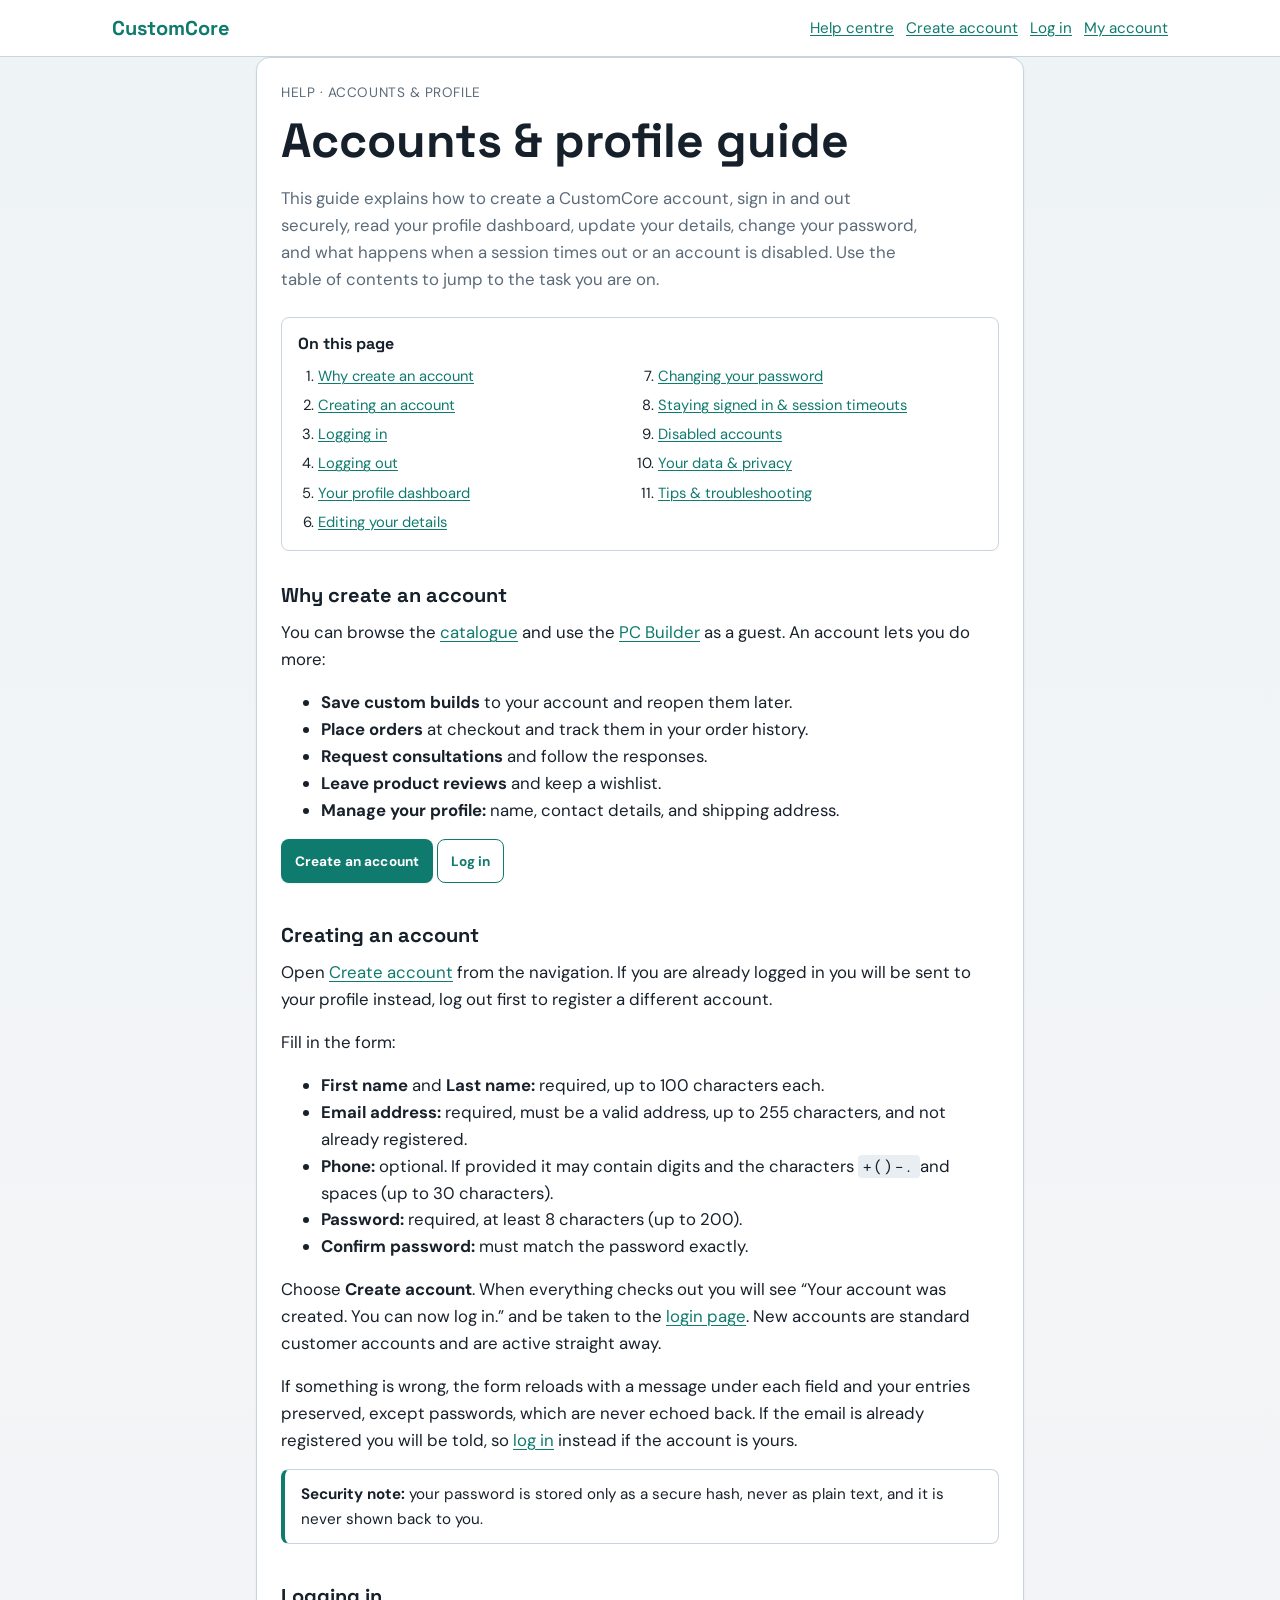
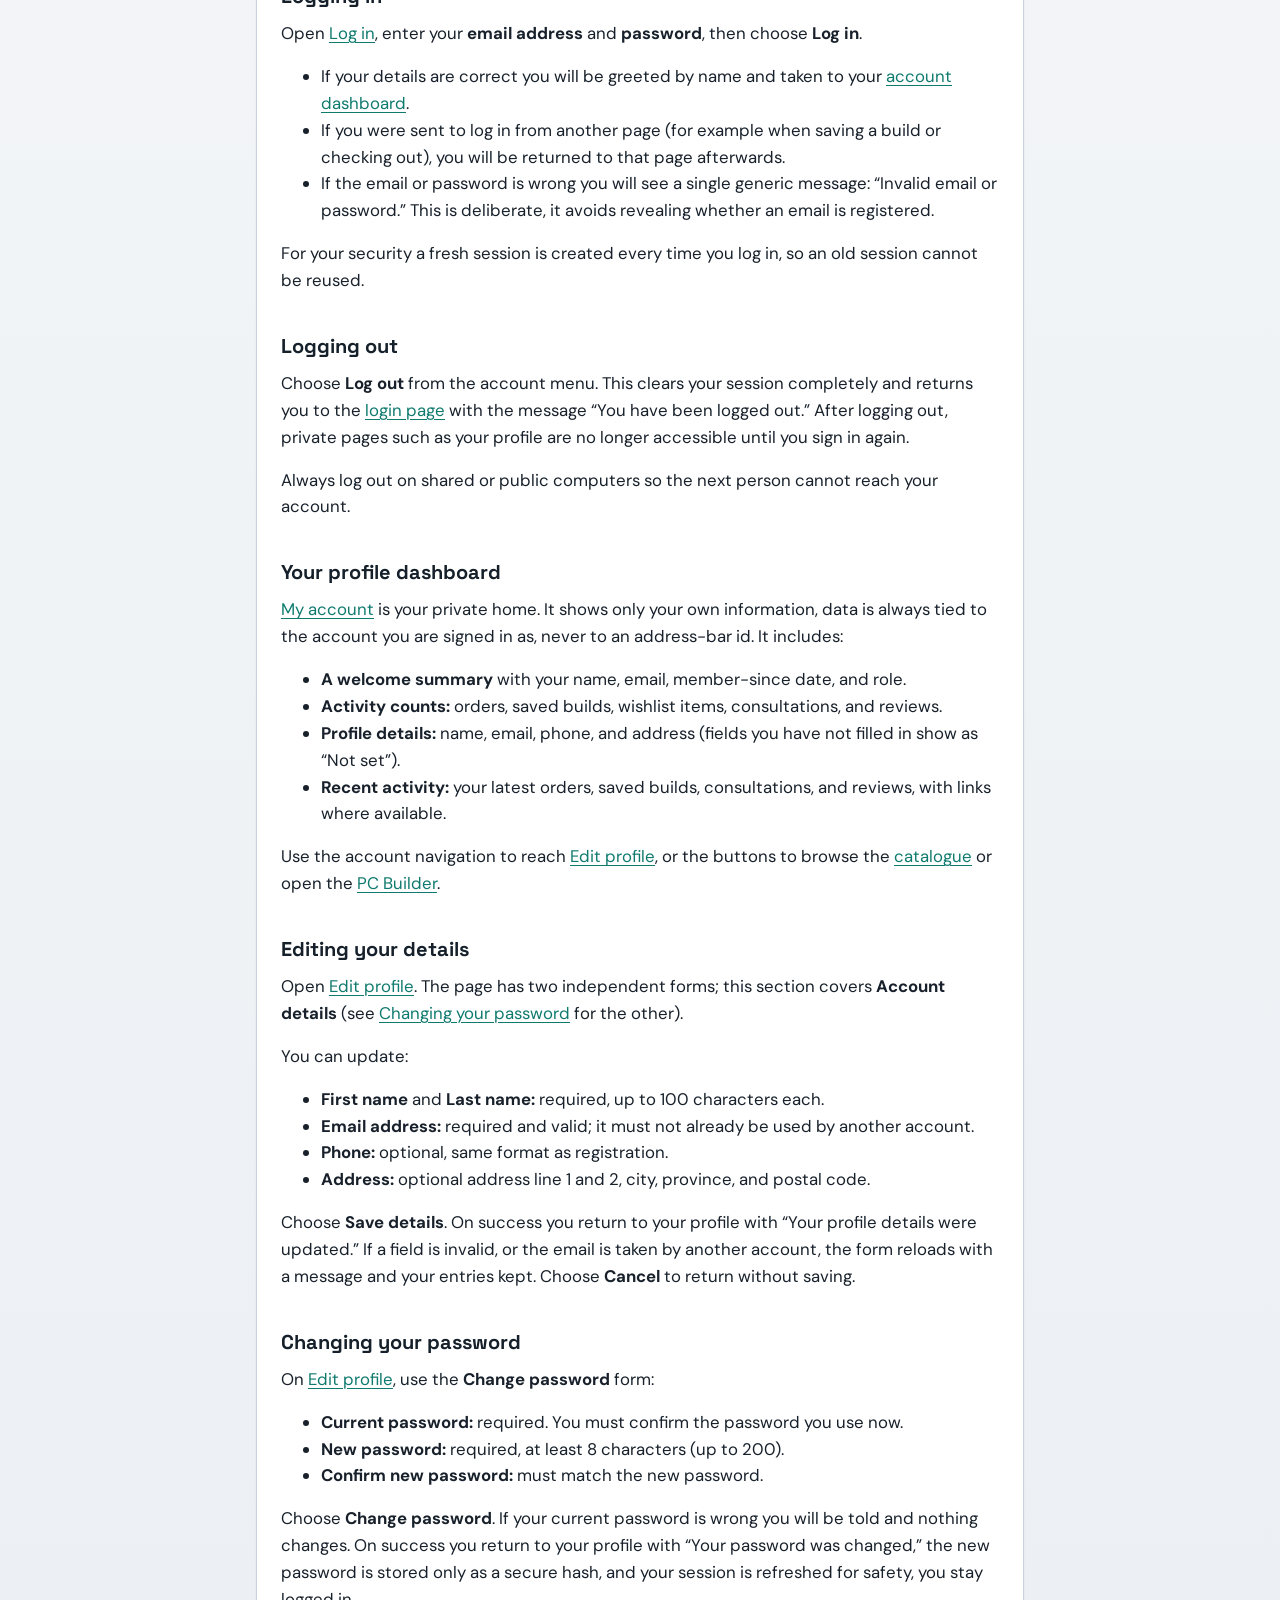
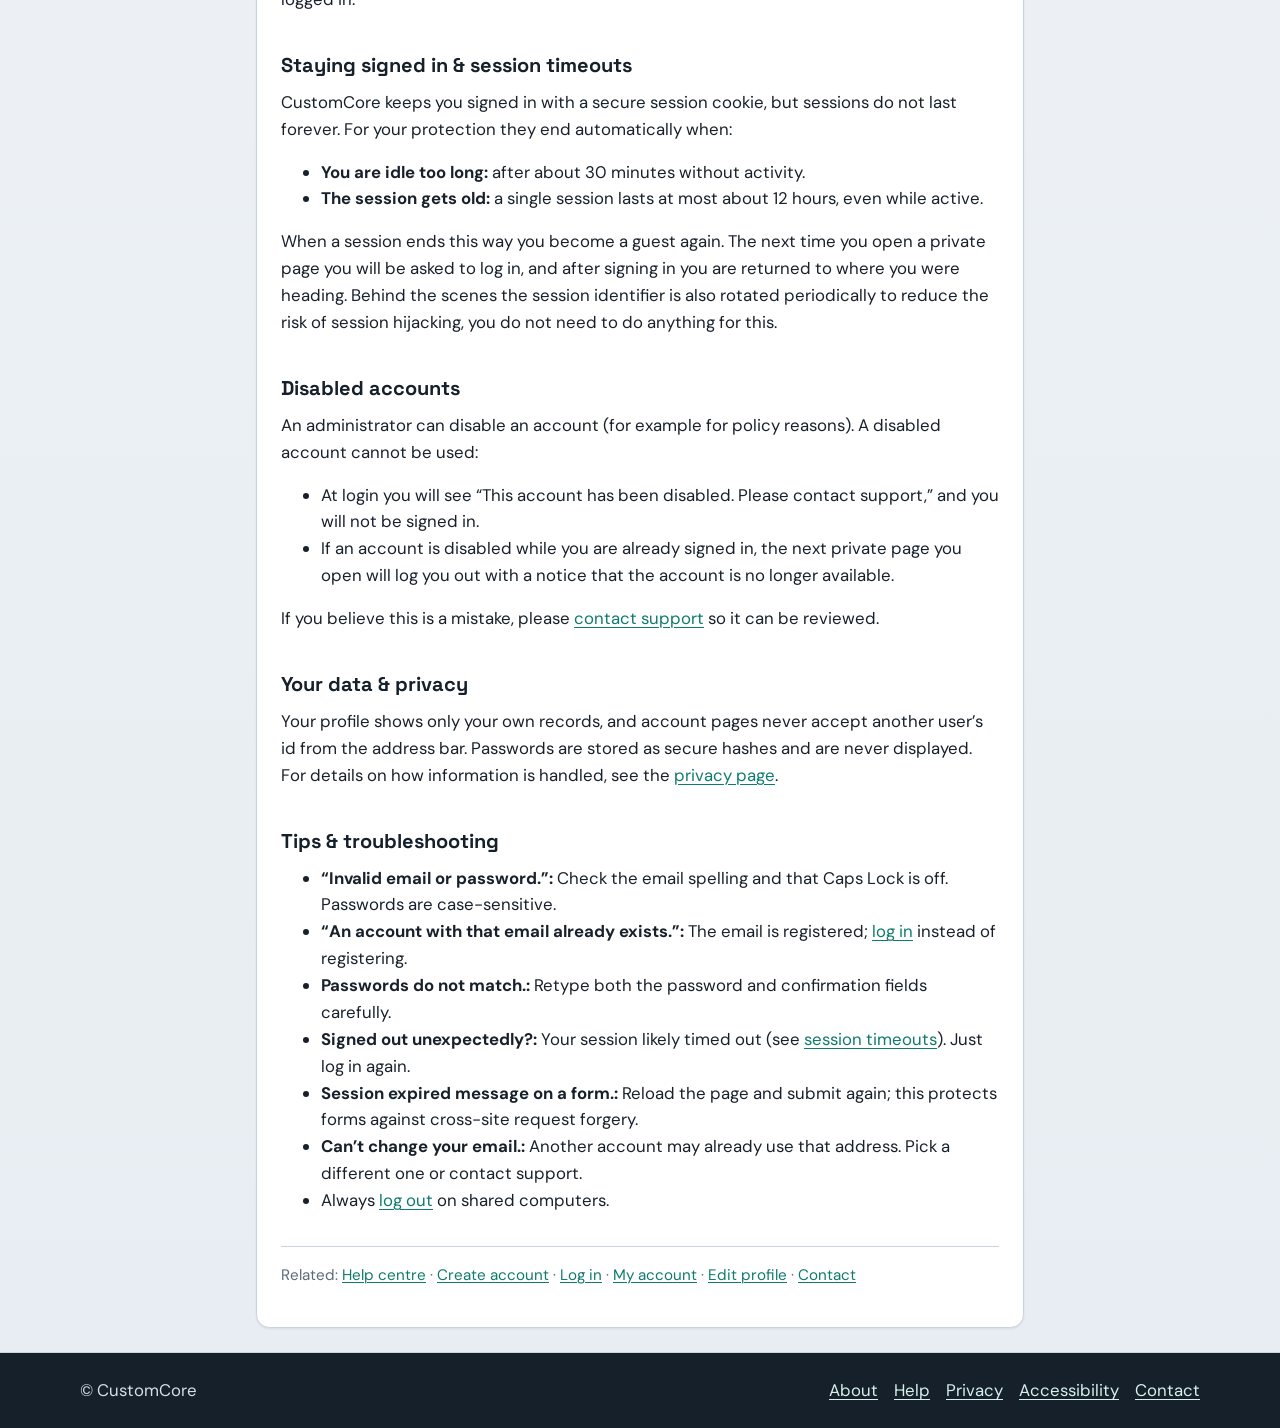
==== commit 48054bf5: "Finalized Predeployment Polish Without Changing Any App Logic" ====
--- a/help/accounts.html
+++ b/help/accounts.html
@@ -1,9 +1,10 @@
 <!DOCTYPE html>
+<!-- Aleksa Vucak 110139920 COMP 3340, Final Project August 5th, 2026 -->
 <html lang="en">
 <head>
     <meta charset="utf-8">
     <meta name="viewport" content="width=device-width, initial-scale=1">
-    <title>Accounts &amp; profile guide — CustomCore Help</title>
+    <title>Accounts &amp; Profile Guide | CustomCore Help</title>
     <meta name="description" content="Step-by-step help for CustomCore accounts: registering, logging in and out, your profile dashboard, editing details, changing your password, session timeouts, and disabled accounts.">
     <link rel="stylesheet" href="../assets/css/main.css">
 </head>
@@ -63,7 +64,7 @@
                     <li><strong>Place orders</strong> at checkout and track them in your order history.</li>
                     <li><strong>Request consultations</strong> and follow the responses.</li>
                     <li><strong>Leave product reviews</strong> and keep a wishlist.</li>
-                    <li><strong>Manage your profile</strong> — name, contact details, and shipping address.</li>
+                    <li><strong>Manage your profile:</strong> name, contact details, and shipping address.</li>
                 </ul>
                 <p>
                     <a class="button button--sm" href="../register.php">Create an account</a>
@@ -75,16 +76,16 @@
                 <h2>Creating an account</h2>
                 <p>
                     Open <a href="../register.php">Create account</a> from the navigation. If you are
-                    already logged in you will be sent to your profile instead — log out first to
+                    already logged in you will be sent to your profile instead, log out first to
                     register a different account.
                 </p>
                 <p>Fill in the form:</p>
                 <ul>
-                    <li><strong>First name</strong> and <strong>Last name</strong> — required, up to 100 characters each.</li>
-                    <li><strong>Email address</strong> — required, must be a valid address, up to 255 characters, and not already registered.</li>
-                    <li><strong>Phone</strong> — optional. If provided it may contain digits and the characters <code>+ ( ) - . </code> and spaces (up to 30 characters).</li>
-                    <li><strong>Password</strong> — required, at least 8 characters (up to 200).</li>
-                    <li><strong>Confirm password</strong> — must match the password exactly.</li>
+                    <li><strong>First name</strong> and <strong>Last name:</strong> required, up to 100 characters each.</li>
+                    <li><strong>Email address:</strong> required, must be a valid address, up to 255 characters, and not already registered.</li>
+                    <li><strong>Phone:</strong> optional. If provided it may contain digits and the characters <code>+ ( ) - . </code> and spaces (up to 30 characters).</li>
+                    <li><strong>Password:</strong> required, at least 8 characters (up to 200).</li>
+                    <li><strong>Confirm password:</strong> must match the password exactly.</li>
                 </ul>
                 <p>
                     Choose <strong>Create account</strong>. When everything checks out you will see
@@ -94,13 +95,13 @@
                 </p>
                 <p>
                     If something is wrong, the form reloads with a message under each field and your
-                    entries preserved — except passwords, which are never echoed back. If the email is
+                    entries preserved, except passwords, which are never echoed back. If the email is
                     already registered you will be told, so <a href="../login.php">log in</a> instead
                     if the account is yours.
                 </p>
                 <p class="help-note">
-                    <strong>Security note:</strong> your password is stored only as a secure hash —
-                    never as plain text — and it is never shown back to you.
+                    <strong>Security note:</strong> your password is stored only as a secure hash, 
+                    never as plain text, and it is never shown back to you.
                 </p>
             </section>
 
@@ -113,7 +114,7 @@
                 <ul>
                     <li>If your details are correct you will be greeted by name and taken to your <a href="../profile.php">account dashboard</a>.</li>
                     <li>If you were sent to log in from another page (for example when saving a build or checking out), you will be returned to that page afterwards.</li>
-                    <li>If the email or password is wrong you will see a single generic message: “Invalid email or password.” This is deliberate — it avoids revealing whether an email is registered.</li>
+                    <li>If the email or password is wrong you will see a single generic message: “Invalid email or password.” This is deliberate, it avoids revealing whether an email is registered.</li>
                 </ul>
                 <p>
                     For your security a fresh session is created every time you log in, so an old
@@ -139,14 +140,14 @@
                 <h2>Your profile dashboard</h2>
                 <p>
                     <a href="../profile.php">My account</a> is your private home. It shows only your
-                    own information — data is always tied to the account you are signed in as, never to
+                    own information, data is always tied to the account you are signed in as, never to
                     an address-bar id. It includes:
                 </p>
                 <ul>
                     <li><strong>A welcome summary</strong> with your name, email, member-since date, and role.</li>
-                    <li><strong>Activity counts</strong> — orders, saved builds, wishlist items, consultations, and reviews.</li>
-                    <li><strong>Profile details</strong> — name, email, phone, and address (fields you have not filled in show as “Not set”).</li>
-                    <li><strong>Recent activity</strong> — your latest orders, saved builds, consultations, and reviews, with links where available.</li>
+                    <li><strong>Activity counts:</strong> orders, saved builds, wishlist items, consultations, and reviews.</li>
+                    <li><strong>Profile details:</strong> name, email, phone, and address (fields you have not filled in show as “Not set”).</li>
+                    <li><strong>Recent activity:</strong> your latest orders, saved builds, consultations, and reviews, with links where available.</li>
                 </ul>
                 <p>
                     Use the account navigation to reach <a href="../edit-profile.php">Edit profile</a>,
@@ -164,10 +165,10 @@
                 </p>
                 <p>You can update:</p>
                 <ul>
-                    <li><strong>First name</strong> and <strong>Last name</strong> — required, up to 100 characters each.</li>
-                    <li><strong>Email address</strong> — required and valid; it must not already be used by another account.</li>
-                    <li><strong>Phone</strong> — optional, same format as registration.</li>
-                    <li><strong>Address</strong> — optional address line 1 and 2, city, province, and postal code.</li>
+                    <li><strong>First name</strong> and <strong>Last name:</strong> required, up to 100 characters each.</li>
+                    <li><strong>Email address:</strong> required and valid; it must not already be used by another account.</li>
+                    <li><strong>Phone:</strong> optional, same format as registration.</li>
+                    <li><strong>Address:</strong> optional address line 1 and 2, city, province, and postal code.</li>
                 </ul>
                 <p>
                     Choose <strong>Save details</strong>. On success you return to your profile with
@@ -184,15 +185,15 @@
                     <strong>Change password</strong> form:
                 </p>
                 <ul>
-                    <li><strong>Current password</strong> — required. You must confirm the password you use now.</li>
-                    <li><strong>New password</strong> — required, at least 8 characters (up to 200).</li>
-                    <li><strong>Confirm new password</strong> — must match the new password.</li>
+                    <li><strong>Current password:</strong> required. You must confirm the password you use now.</li>
+                    <li><strong>New password:</strong> required, at least 8 characters (up to 200).</li>
+                    <li><strong>Confirm new password:</strong> must match the new password.</li>
                 </ul>
                 <p>
                     Choose <strong>Change password</strong>. If your current password is wrong you will
                     be told and nothing changes. On success you return to your profile with “Your
                     password was changed,” the new password is stored only as a secure hash, and your
-                    session is refreshed for safety — you stay logged in.
+                    session is refreshed for safety, you stay logged in.
                 </p>
             </section>
 
@@ -203,14 +204,14 @@
                     last forever. For your protection they end automatically when:
                 </p>
                 <ul>
-                    <li><strong>You are idle too long</strong> — after about 30 minutes without activity.</li>
-                    <li><strong>The session gets old</strong> — a single session lasts at most about 12 hours, even while active.</li>
+                    <li><strong>You are idle too long:</strong> after about 30 minutes without activity.</li>
+                    <li><strong>The session gets old:</strong> a single session lasts at most about 12 hours, even while active.</li>
                 </ul>
                 <p>
                     When a session ends this way you become a guest again. The next time you open a
                     private page you will be asked to log in, and after signing in you are returned to
                     where you were heading. Behind the scenes the session identifier is also rotated
-                    periodically to reduce the risk of session hijacking — you do not need to do
+                    periodically to reduce the risk of session hijacking, you do not need to do
                     anything for this.
                 </p>
             </section>
@@ -244,12 +245,12 @@
             <section id="tips" class="help-section">
                 <h2>Tips &amp; troubleshooting</h2>
                 <ul>
-                    <li><strong>“Invalid email or password.”</strong> — Check the email spelling and that Caps Lock is off. Passwords are case-sensitive.</li>
-                    <li><strong>“An account with that email already exists.”</strong> — The email is registered; <a href="../login.php">log in</a> instead of registering.</li>
-                    <li><strong>Passwords do not match.</strong> — Retype both the password and confirmation fields carefully.</li>
-                    <li><strong>Signed out unexpectedly?</strong> — Your session likely timed out (see <a href="#sessions">session timeouts</a>). Just log in again.</li>
-                    <li><strong>Session expired message on a form.</strong> — Reload the page and submit again; this protects forms against cross-site request forgery.</li>
-                    <li><strong>Can’t change your email.</strong> — Another account may already use that address. Pick a different one or contact support.</li>
+                    <li><strong>“Invalid email or password.”:</strong> Check the email spelling and that Caps Lock is off. Passwords are case-sensitive.</li>
+                    <li><strong>“An account with that email already exists.”:</strong> The email is registered; <a href="../login.php">log in</a> instead of registering.</li>
+                    <li><strong>Passwords do not match.:</strong> Retype both the password and confirmation fields carefully.</li>
+                    <li><strong>Signed out unexpectedly?:</strong> Your session likely timed out (see <a href="#sessions">session timeouts</a>). Just log in again.</li>
+                    <li><strong>Session expired message on a form.:</strong> Reload the page and submit again; this protects forms against cross-site request forgery.</li>
+                    <li><strong>Can’t change your email.:</strong> Another account may already use that address. Pick a different one or contact support.</li>
                     <li>Always <a href="#logout">log out</a> on shared computers.</li>
                 </ul>
             </section>
--- a/assets/css/main.css
+++ b/assets/css/main.css
@@ -1,40 +1,45 @@
 /*
- * CustomCore — Base responsive stylesheet
- * ----------------------------------------------------------------------------
- * File responsibility:
- *   Sitewide foundation styles for layout, navigation, forms, cards, and
- *   desktop/mobile breakpoints. Theme files in assets/themes/ (Stage 10) will
- *   override CSS custom properties for distinct visual systems.
+ * Aleksa Vucak
+ * 110139920
+ * COMP 3340, Final Project
+ * August 5th, 2026
+ */
+/*
+ * Base responsive stylesheet
+ * Sitewide foundation styles for layout, navigation, forms, cards, and
+ * desktop/mobile breakpoints. Theme files in assets/themes/ will
+ * override CSS custom properties for distinct visual systems.
  *
  * Sections:
- *   1. Fonts
- *   2. Variables
- *   3. Base / reset
- *   4. Skip link & focus
- *   5. Layout shell
- *   6. Header & navigation
- *   7. Typography & content
- *   8. Buttons
- *   9. Forms
- *   10. Cards & grids
- *   11. Tables
- *   12. Flash placeholders
- *   13. Footer
- *   14. Responsive rules
- * ----------------------------------------------------------------------------
+ * 1. Fonts
+ * 2. Variables
+ * 3. Base / reset
+ * 4. Skip link & focus
+ * 5. Layout shell
+ * 6. Header & navigation
+ * 7. Typography & content
+ * 8. Buttons
+ * 9. Forms
+ * 10. Cards & grids
+ * 11. Tables
+ * 12. Flash placeholders
+ * 13. Footer
+ * 14. Responsive rules
  */
 
-/* ==========================================================================
+/*
    1. Fonts
    Distinctive pair (not Inter/Roboto/Arial). Falls back if the CDN is blocked.
-   ========================================================================== */
+   * ==========================================================================
+   */
 
 @import url("https://fonts.googleapis.com/css2?family=DM+Sans:ital,opsz,wght@0,9..40,400;0,9..40,600;0,9..40,700;1,9..40,400&family=Space+Grotesk:wght@500;700&display=swap");
 
-/* ==========================================================================
+/*
    2. Variables
-   Base “studio steel” foundation — themes swap these values later.
-   ========================================================================== */
+   Base “studio steel” foundation, themes swap these values later.
+   * ==========================================================================
+   */
 
 :root {
   --cc-font-display: "Space Grotesk", "Trebuchet MS", sans-serif;
@@ -56,6 +61,21 @@
   --cc-color-success: #1f6b3a;
   --cc-color-focus: #1d6fd0;
 
+  /*
+   * Extended semantic aliases.
+   * Some feature styles were written against long-hand token names that were
+   * never declared on:root. Declaring them here keeps every var() reference
+   * resolvable and lets themes override soft/pastel fills without edits in
+   * each ruleset. Aliases always track the core tokens above.
+   */
+  --cc-color-primary: var(--cc-color-accent);
+  --cc-color-muted: var(--cc-color-text-muted);
+  --cc-color-surface: var(--cc-color-bg-elevated);
+  --cc-color-link: var(--cc-color-accent);
+  --cc-color-success-bg: #d4edda;
+  --cc-color-warning-bg: #fef3c7;
+  --cc-color-warning-text: #92400e;
+
   --cc-radius-sm: 0.25rem;
   --cc-radius-md: 0.5rem;
   --cc-radius-lg: 0.85rem;
@@ -79,9 +99,10 @@
   --cc-transition: 220ms ease;
 }
 
-/* ==========================================================================
+/*
    3. Base / reset
-   ========================================================================== */
+   * ==========================================================================
+   */
 
 *,
 *::before,
@@ -131,9 +152,10 @@
   border-radius: var(--cc-radius-sm);
 }
 
-/* ==========================================================================
+/*
    4. Skip link & focus
-   ========================================================================== */
+   * ==========================================================================
+   */
 
 .skip-link {
   position: absolute;
@@ -160,9 +182,10 @@
   outline: none;
 }
 
-/* ==========================================================================
+/*
    5. Layout shell
-   ========================================================================== */
+   * ==========================================================================
+   */
 
 .site-header__inner,
 .site-main,
@@ -176,9 +199,10 @@
   min-height: 55vh;
 }
 
-/* ==========================================================================
+/*
    6. Header & navigation
-   ========================================================================== */
+   * ==========================================================================
+   */
 
 .site-header {
   position: sticky;
@@ -279,6 +303,19 @@
 .site-nav__link[aria-current="page"] {
   color: var(--cc-color-accent);
   border-bottom-color: var(--cc-color-accent);
+}
+
+/* Logout posts with a CSRF token; reset the button to match nav links. */
+.site-nav__logout {
+  margin: 0;
+}
+
+.site-nav__logout .site-nav__link {
+  background: none;
+  border: 0;
+  border-bottom: 2px solid transparent;
+  font: inherit;
+  cursor: pointer;
 }
 
 .site-nav__account {
@@ -317,9 +354,10 @@
   vertical-align: middle;
 }
 
-/* ==========================================================================
+/*
    7. Typography & content
-   ========================================================================== */
+   * ==========================================================================
+   */
 
 h1,
 h2,
@@ -393,7 +431,7 @@
   color: var(--cc-color-text-muted);
 }
 
-/* Static Help wiki pages (Commit 5.9+) */
+/* Static Help wiki pages */
 
 .help-body {
   margin: 0;
@@ -594,9 +632,10 @@
 }
 
 
-/* ==========================================================================
+/*
    8. Buttons
-   ========================================================================== */
+   * ==========================================================================
+   */
 
 .button,
 button.button {
@@ -679,10 +718,11 @@
   font-size: 0.85rem;
 }
 
-/* ==========================================================================
+/*
    9. Forms
    Ready for registration, checkout, builder, and contact pages.
-   ========================================================================== */
+   * ==========================================================================
+   */
 
 .form-stack {
   display: grid;
@@ -790,7 +830,7 @@
   box-shadow: 0 0 0 3px rgba(163, 59, 45, 0.2);
 }
 
-/* ---- Auth pages (register / login) -------------------------------------- */
+/* Auth pages (register / login) */
 
 .auth-page {
   display: flex;
@@ -826,7 +866,7 @@
   color: var(--cc-color-text-muted);
 }
 
-/* ---- Account / profile dashboard (Commit 4.5) --------------------------- */
+/* Account / profile dashboard */
 
 .layout-split--account {
   gap: var(--cc-space-5);
@@ -880,6 +920,20 @@
   color: var(--cc-color-accent);
 }
 
+/* Logout posts with a CSRF token; reset the button to match nav links. */
+.account-nav__logout {
+  margin: 0;
+}
+
+.account-nav__logout .account-nav__link {
+  width: 100%;
+  background: none;
+  border: 0;
+  font: inherit;
+  cursor: pointer;
+  text-align: left;
+}
+
 .profile-welcome {
   margin-bottom: var(--cc-space-5);
 }
@@ -952,6 +1006,12 @@
 
 .profile-details__list dd {
   margin: 0;
+  /* Break long unbreakable values (e.g. an email address with no spaces) so they
+     wrap instead of widening the details card. `anywhere` (not `break-word`) is
+     required here because it also shrinks the value's intrinsic min-content, so
+     * the grid column can narrow below the email's length on small phones.
+     */
+  overflow-wrap: anywhere;
 }
 
 .profile-activity__list {
@@ -1000,7 +1060,7 @@
   margin-top: 0;
 }
 
-/* ---- Admin area (Commit 4.7 landing; expanded in Stage 9) ---------------- */
+/* Admin arealanding; expanded in */
 
 .admin-page__header {
   margin-bottom: var(--cc-space-4);
@@ -1024,7 +1084,7 @@
   font-size: 0.95rem;
 }
 
-/* ---- PC Builder (Stage 5) ------------------------------------------------ */
+/* PC Builder */
 
 .builder-page__header {
   margin-bottom: var(--cc-space-4);
@@ -1344,7 +1404,7 @@
   color: var(--cc-color-warning, #856404);
 }
 
-/* Compatibility status (Commit 5.4) */
+/* Compatibility status */
 
 .builder-compat {
   margin-top: var(--cc-space-3);
@@ -1413,7 +1473,7 @@
   color: #721c24;
 }
 
-/* Build summary / results page (Commit 5.5) */
+/* Build summary / results page */
 
 .results-page__header {
   margin-bottom: var(--cc-space-5);
@@ -1578,6 +1638,8 @@
 }
 
 .results-estimates__bar {
+  /* Runtime-set from builder-results.php (inline style); default keeps var() valid. */
+  --score: 0;
   display: block;
   width: 6.5rem;
   height: 0.45rem;
@@ -1610,7 +1672,7 @@
   text-align: center;
 }
 
-/* Save build form (Commit 5.6) */
+/* Save build form */
 
 .results-save-form {
   display: flex;
@@ -1660,7 +1722,7 @@
   justify-content: center;
 }
 
-/* Saved builds (Commit 5.7) */
+/* Saved builds */
 
 .saved-builds-empty {
   text-align: center;
@@ -1902,7 +1964,7 @@
   color: var(--cc-color-accent-hover);
 }
 
-/* Performance chart (Commit 5.8) */
+/* Performance chart */
 
 .perf-chart {
   margin-top: var(--cc-space-3);
@@ -1940,6 +2002,18 @@
   padding: var(--cc-space-2);
 }
 
+/* Keep the Chart.js canvas fully fluid: without an explicit size the canvas
+   falls back to its 300px intrinsic width, which leaks into the layout's
+   min-content and forces horizontal overflow on narrow phones. Forcing the
+   display size to the (relatively positioned, fixed-height) wrapper lets it
+   * shrink freely, mirrors the catalogue chart canvas rule.
+   */
+.perf-chart__canvas-wrap > canvas {
+  display: block;
+  width: 100% !important;
+  height: 100% !important;
+}
+
 .perf-chart__fallback {
   font-size: 0.85rem;
 }
@@ -1983,9 +2057,10 @@
   height: 11rem;
 }
 
-/* ==========================================================================
+/*
    10. Cards & grids
-   ========================================================================== */
+   * ==========================================================================
+   */
 
 .card-grid {
   display: grid;
@@ -2032,9 +2107,10 @@
   font-size: 1.15rem;
 }
 
-/* ==========================================================================
-   10b. Homepage sections (Commit 3.1)
-   ========================================================================== */
+/*
+   10b. Homepage sections
+   * ==========================================================================
+   */
 
 .hero--home {
   position: relative;
@@ -2273,10 +2349,11 @@
   margin-top: 0;
 }
 
-/* ==========================================================================
-   Learning Centre (Commit 8.2)
+/*
+   Learning Centre
    Native HTML5 video/audio players for educational media.
-   ========================================================================== */
+   * ==========================================================================
+   */
 
 .learning-centre__header {
   margin-bottom: var(--cc-space-5);
@@ -2595,10 +2672,11 @@
   }
 }
 
-/* ==========================================================================
-   Public catalogue visualization (Commit 8.5)
+/*
+   Public catalogue visualization
    Chart.js bar chart from live MySQL data + accessible data table.
-   ========================================================================== */
+   * ==========================================================================
+   */
 
 .catalogue-insights {
   margin-bottom: var(--cc-space-5);
@@ -2612,6 +2690,11 @@
 .catalogue-chart {
   display: grid;
   gap: var(--cc-space-5);
+  /* Single column by default. minmax(0, 1fr) (not the implicit `auto`) lets the
+     track shrink below the Chart.js canvas's content size, so the chart never
+     * balloons the grid wider than its container on narrow phones.
+     */
+  grid-template-columns: minmax(0, 1fr);
 }
 
 .catalogue-chart__canvas-wrap {
@@ -2632,6 +2715,14 @@
   font-size: 1.05rem;
 }
 
+/* Contains the stats table so its intrinsic min-content cannot widen the page
+   on very narrow phones; the table scrolls locally instead (matches the wide
+   * admin/compare table pattern). No effect once the column is wide enough.
+   */
+.catalogue-chart__table-wrap {
+  overflow-x: auto;
+}
+
 .catalogue-chart__table {
   width: 100%;
   border-collapse: collapse;
@@ -2679,10 +2770,11 @@
   }
 }
 
-/* ==========================================================================
-   Store & service location (Commit 8.4)
+/*
+   Store & service location
    Interactive Leaflet map + always-visible text address fallback.
-   ========================================================================== */
+   * ==========================================================================
+   */
 
 .location-page__header {
   margin-bottom: var(--cc-space-5);
@@ -2798,9 +2890,10 @@
   }
 }
 
-/* ==========================================================================
-   10c. About / business case page (Commit 3.2)
-   ========================================================================== */
+/*
+   10c. About / business case page
+   * ==========================================================================
+   */
 
 .about-page__header {
   margin-bottom: var(--cc-space-5);
@@ -2867,9 +2960,10 @@
   color: var(--cc-color-text-muted);
 }
 
-/* ==========================================================================
-   10d. Catalogue listing (Commit 3.3)
-   ========================================================================== */
+/*
+   10d. Catalogue listing
+   * ==========================================================================
+   */
 
 .visually-hidden {
   position: absolute;
@@ -2988,9 +3082,10 @@
   color: var(--cc-color-danger);
 }
 
-/* ==========================================================================
-   10e. Product detail (Commit 3.4)
-   ========================================================================== */
+/*
+   10e. Product detail
+   * ==========================================================================
+   */
 
 .product-detail__breadcrumb {
   display: flex;
@@ -3191,9 +3286,10 @@
   border-top: 1px solid var(--cc-color-border);
 }
 
-/* ==========================================================================
-   10f. Catalogue search (Commit 3.5)
-   ========================================================================== */
+/*
+   10f. Catalogue search
+   * ==========================================================================
+   */
 
 .search-page__header {
   margin-bottom: var(--cc-space-4);
@@ -3247,9 +3343,10 @@
   border-color: var(--cc-color-accent);
 }
 
-/* ==========================================================================
-   10g. Catalogue filters (Commit 3.6)
-   ========================================================================== */
+/*
+   10g. Catalogue filters
+   * ==========================================================================
+   */
 
 .layout-split--catalogue {
   gap: var(--cc-space-4);
@@ -3378,9 +3475,10 @@
   accent-color: var(--cc-color-accent);
 }
 
-/* ==========================================================================
-   10h. Product comparison (Commit 3.7)
-   ========================================================================== */
+/*
+   10h. Product comparison
+   * ==========================================================================
+   */
 
 .compare-page__header {
   margin-bottom: var(--cc-space-4);
@@ -3540,9 +3638,10 @@
   border-bottom: none;
 }
 
-/* ==========================================================================
-   10i. Product reviews (Commit 3.8)
-   ========================================================================== */
+/*
+   10i. Product reviews
+   * ==========================================================================
+   */
 
 .reviews-page__header {
   margin-bottom: var(--cc-space-4);
@@ -3649,13 +3748,19 @@
 
 .layout-split {
   display: grid;
-  grid-template-columns: 1fr;
+  /* minmax(0, 1fr) rather than a bare 1fr: a plain 1fr track keeps an implicit
+     `auto` (min-content) minimum, so a wide child (e.g. a min-width data table)
+     can stretch the single mobile column past the viewport. The 0 minimum lets
+     * the column shrink and the child scroll/wrap within it instead.
+     */
+  grid-template-columns: minmax(0, 1fr);
   gap: var(--cc-space-5);
 }
 
-/* ==========================================================================
+/*
    11. Tables
-   ========================================================================== */
+   * ==========================================================================
+   */
 
 .table-wrap {
   width: 100%;
@@ -3689,9 +3794,10 @@
   border-bottom: none;
 }
 
-/* ==========================================================================
-   12. Flash placeholders (filled functionally in Commit 1.8)
-   ========================================================================== */
+/*
+   12. Flash placeholders (filled functionally in
+   * ==========================================================================
+   */
 
 .flash {
   width: min(100% - 2rem, var(--cc-width-max));
@@ -3732,9 +3838,10 @@
   color: var(--cc-color-danger);
 }
 
-/* ==========================================================================
+/*
    13. Footer
-   ========================================================================== */
+   * ==========================================================================
+   */
 
 .site-footer {
   margin-top: auto;
@@ -3764,10 +3871,11 @@
   margin: 0;
 }
 
-/* ==========================================================================
+/*
    14. Responsive rules
    Breakpoint matches docs/wireframes.md (~900px).
-   ========================================================================== */
+   * ==========================================================================
+   */
 
 @media (min-width: 900px) {
   .layout-split {
@@ -3815,7 +3923,7 @@
     align-items: flex-start;
   }
 
-  /* Toggle is wired in Commit 1.7; CSS shows it on small screens now. */
+  /* Toggle is wired in; CSS shows it on small screens now. */
   .nav-toggle {
     display: inline-flex;
   }
@@ -3823,7 +3931,7 @@
   /*
    * Progressive enhancement:
    * Without JS, keep links visible in a stacked panel.
-   * When body.nav-enhanced is present (main.js Commit 1.7), collapse until opened.
+   * When body.nav-enhanced is present (main.js, collapse until opened.
    */
   .site-nav {
     flex-basis: 100%;
@@ -3844,6 +3952,11 @@
     border-radius: var(--cc-radius-md);
     background: var(--cc-color-bg-elevated);
     box-shadow: var(--cc-shadow-sm);
+    /* Reveal animation, display cannot transition, so the open
+       * panel fades/slides in via a keyframe. Reduced-motion neutralises it.
+       */
+    transform-origin: top center;
+    animation: cc-nav-reveal var(--cc-transition) ease both;
   }
 
   body.nav-enhanced .nav-toggle[aria-expanded="true"] {
@@ -3889,6 +4002,59 @@
   }
 }
 
+/*
+   Advanced CSS interactions
+   Cards, menus, transitions, and form states that layer visible, advanced
+   affordances on top of the base components. Everything here is additive and
+   uses the shared --cc-* tokens so the three themes inherit it automatically;
+   the reduced-motion blocks below cancel the timing for users who opt out.
+   * ==========================================================================
+   */
+
+/* Mobile navigation reveal keyframe (paired with.site-nav.is-open above). */
+@keyframes cc-nav-reveal {
+  from {
+    opacity: 0;
+    transform: translateY(-0.5rem) scaleY(0.98);
+  }
+
+  to {
+    opacity: 1;
+    transform: translateY(0) scaleY(1);
+  }
+}
+
+/* Keyboard parity: a card lifts when any descendant receives focus, mirroring
+   * the pointer:hover affordance so keyboard users get the same feedback.
+   */
+.card:focus-within {
+  transform: translateY(-2px);
+  box-shadow: var(--cc-shadow-md);
+  border-color: var(--cc-color-focus);
+}
+
+/* Form-state cue: highlight a field's label while that field is focused, tying
+   * the label to the active control for a clearer editing state.
+   */
+.form-label {
+  transition: color var(--cc-transition-fast);
+}
+
+.form-row:focus-within > .form-label {
+  color: var(--cc-color-accent);
+}
+
+/*
+ * Hover-only polish. Gated behind a fine-pointer hover query so touch devices
+ * never inherit a "stuck" hover state after a tap (an advanced, appropriate
+ * responsive technique). Deepens the lift and shadow for a tactile feel.
+ */
+@media (hover: hover) and (pointer: fine) {
+  .card:hover {
+    transform: translateY(-4px);
+  }
+}
+
 @media (prefers-reduced-motion: reduce) {
   html {
     scroll-behavior: auto;
@@ -3902,9 +4068,10 @@
   }
 }
 
-/* ==========================================================================
-   CART PAGE (Commits 6.1–6.2)
-   ========================================================================== */
+/*
+   CART PAGE
+   * ==========================================================================
+   */
 
 .cart-page__header {
   margin-bottom: var(--cc-space-4);
@@ -4134,7 +4301,7 @@
   margin-bottom: var(--cc-space-3);
 }
 
-/* Cart responsive — stacked cards on small screens (wireframe 5B) */
+/* Cart responsive, stacked cards on small screens (wireframe 5B) */
 
 @media (max-width: 640px) {
   .cart-table thead {
@@ -4159,6 +4326,14 @@
     width: 100%;
   }
 
+  /* Drop the.data-table 36rem min-width in the stacked card view so each row is
+     a genuinely fluid card, otherwise the table stays 576px wide and forces a
+     * horizontal scroll (or widens its column) on phones.
+     */
+  .cart-table {
+    min-width: 0;
+  }
+
   .cart-table tbody tr.cart-item {
     margin-bottom: var(--cc-space-3);
     padding: var(--cc-space-3);
@@ -4242,9 +4417,10 @@
   }
 }
 
-/* ==========================================================================
-   CHECKOUT PAGE (Commit 6.4)
-   ========================================================================== */
+/*
+   CHECKOUT PAGE
+   * ==========================================================================
+   */
 
 .checkout-page__header {
   margin-bottom: var(--cc-space-4);
@@ -4447,9 +4623,10 @@
   }
 }
 
-/* ==========================================================================
-   ORDER CONFIRMATION PAGE (Commit 6.5)
-   ========================================================================== */
+/*
+   ORDER CONFIRMATION PAGE
+   * ==========================================================================
+   */
 
 .order-confirm__header {
   text-align: center;
@@ -4537,6 +4714,14 @@
   font-weight: 700;
 }
 
+/* Show the 4-column total row by default; the 3-column (narrow) variant only
+   appears once the unit-price column is hidden on phones (see the max-width
+   * media query below).
+   */
+.order-confirm__total-row--narrow {
+  display: none;
+}
+
 .order-confirm__total-label {
   text-align: right;
 }
@@ -4588,8 +4773,17 @@
   }
 
   .order-confirm__table th:nth-child(3),
-  .order-confirm__table td:nth-child(3) {
+  .order-confirm__table tbody td:nth-child(3) {
     display: none;
+  }
+
+  /* Swap the total rows so the footer's colspan matches the now-3-column table. */
+  .order-confirm__total-row--wide {
+    display: none;
+  }
+
+  .order-confirm__total-row--narrow {
+    display: table-row;
   }
 
   .order-confirm__actions {
@@ -4598,9 +4792,10 @@
   }
 }
 
-/* ==========================================================================
-   ORDER HISTORY & DETAILS (Commit 6.6)
-   ========================================================================== */
+/*
+   ORDER HISTORY & DETAILS
+   * ==========================================================================
+   */
 
 .order-history-empty {
   text-align: center;
@@ -4927,10 +5122,11 @@
   }
 }
 
-/* ==========================================================================
-   Wishlist (Commit 7.1)
+/*
+   Wishlist
    Product-detail save control + wishlist page grid.
-   ========================================================================== */
+   * ==========================================================================
+   */
 
 .product-detail__wishlist {
   margin-top: var(--cc-space-4);
@@ -5108,10 +5304,11 @@
   }
 }
 
-/* ==========================================================================
-   Review submission (Commit 7.2)
+/*
+   Review submission
    Form on reviews.php and product.php; pending status badges.
-   ========================================================================== */
+   * ==========================================================================
+   */
 
 .review-submit {
   margin-top: var(--cc-space-7);
@@ -5250,10 +5447,11 @@
   }
 }
 
-/* ==========================================================================
-   Consultations (Commit 7.3)
+/*
+   Consultations
    Request form + status badges (badges reused by history/admin later).
-   ========================================================================== */
+   * ==========================================================================
+   */
 
 .consultation-page__intro {
   color: var(--cc-color-text-muted);
@@ -5317,10 +5515,11 @@
   white-space: nowrap;
 }
 
-/* ==========================================================================
-   Contact form (Commit 7.5)
-   Public support message form — guests and logged-in customers.
-   ========================================================================== */
+/*
+   Contact form
+   Public support message form, guests and logged-in customers.
+   * ==========================================================================
+   */
 
 .contact-page {
   max-width: 44rem;
@@ -5352,10 +5551,11 @@
   display: none !important;
 }
 
-/* ==========================================================================
-   Consultation history (Commit 7.6)
+/*
+   Consultation history
    Owner-scoped list of requests with status, details, and admin responses.
-   ========================================================================== */
+   * ==========================================================================
+   */
 
 .consultation-history-actions {
   margin: 0 0 var(--cc-space-4);
@@ -5489,9 +5689,10 @@
   color: var(--cc-color-text-muted);
 }
 
-/* ==========================================================================
-   Accessibility statement & multimedia fallbacks (Commit 8.6)
-   ========================================================================== */
+/*
+   Accessibility statement & multimedia fallbacks
+   * ==========================================================================
+   */
 
 .accessibility-page__lead {
   max-width: 60ch;
@@ -5540,10 +5741,11 @@
   color: var(--cc-color-text-muted);
 }
 
-/* ==========================================================================
-   Reduced-motion preference (Commit 8.6)
+/*
+   Reduced-motion preference
    Honour users who ask their OS to minimise animation. Kept last so it wins.
-   ========================================================================== */
+   * ==========================================================================
+   */
 
 @media (prefers-reduced-motion: reduce) {
   *,
@@ -5555,3 +5757,22 @@
     scroll-behavior: auto !important;
   }
 }
+
+/*
+   Increased-contrast preference
+   Strengthen the keyboard focus ring for users who ask their OS for more
+   contrast. Outline-only changes avoid any layout shift.
+   * ==========================================================================
+   */
+
+@media (prefers-contrast: more) {
+  :focus-visible {
+    outline-width: 4px;
+    outline-offset: 3px;
+  }
+
+  .skip-link:focus {
+    outline: 3px solid #fff;
+    outline-offset: 2px;
+  }
+}
